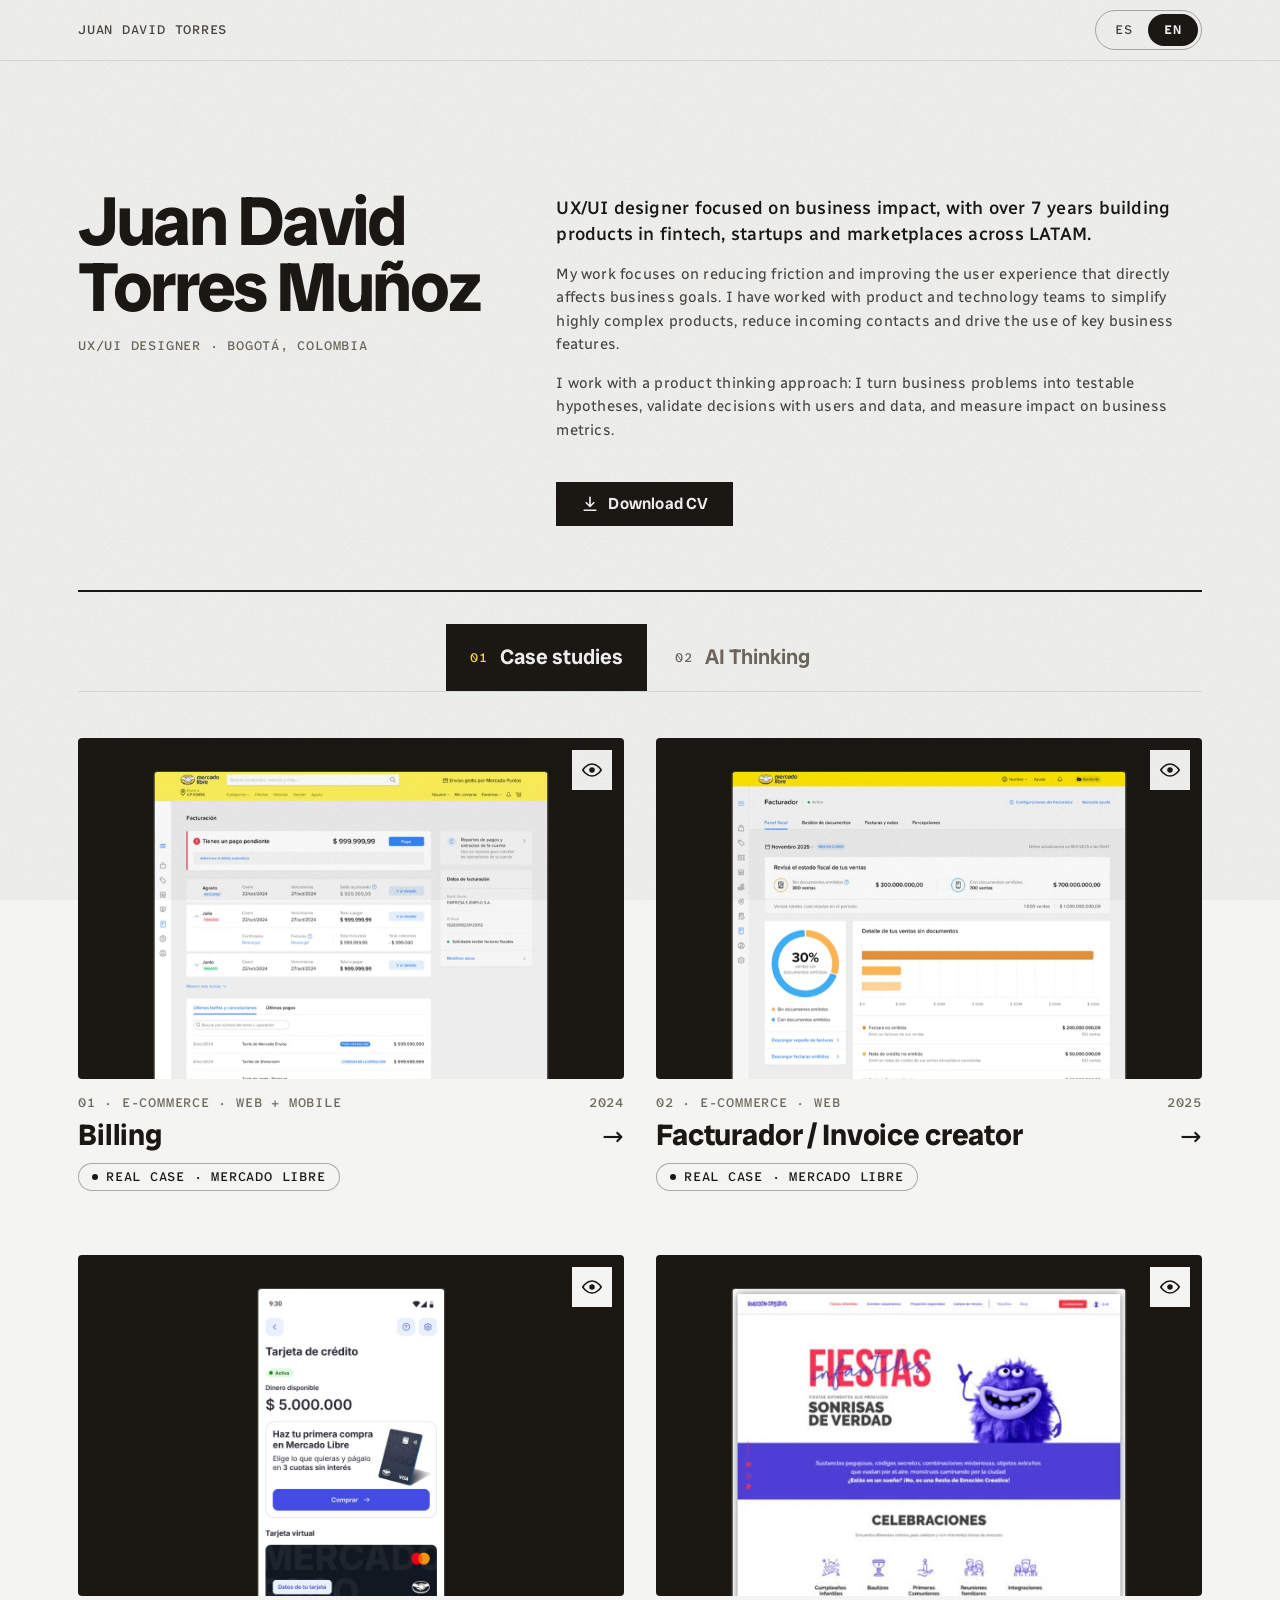
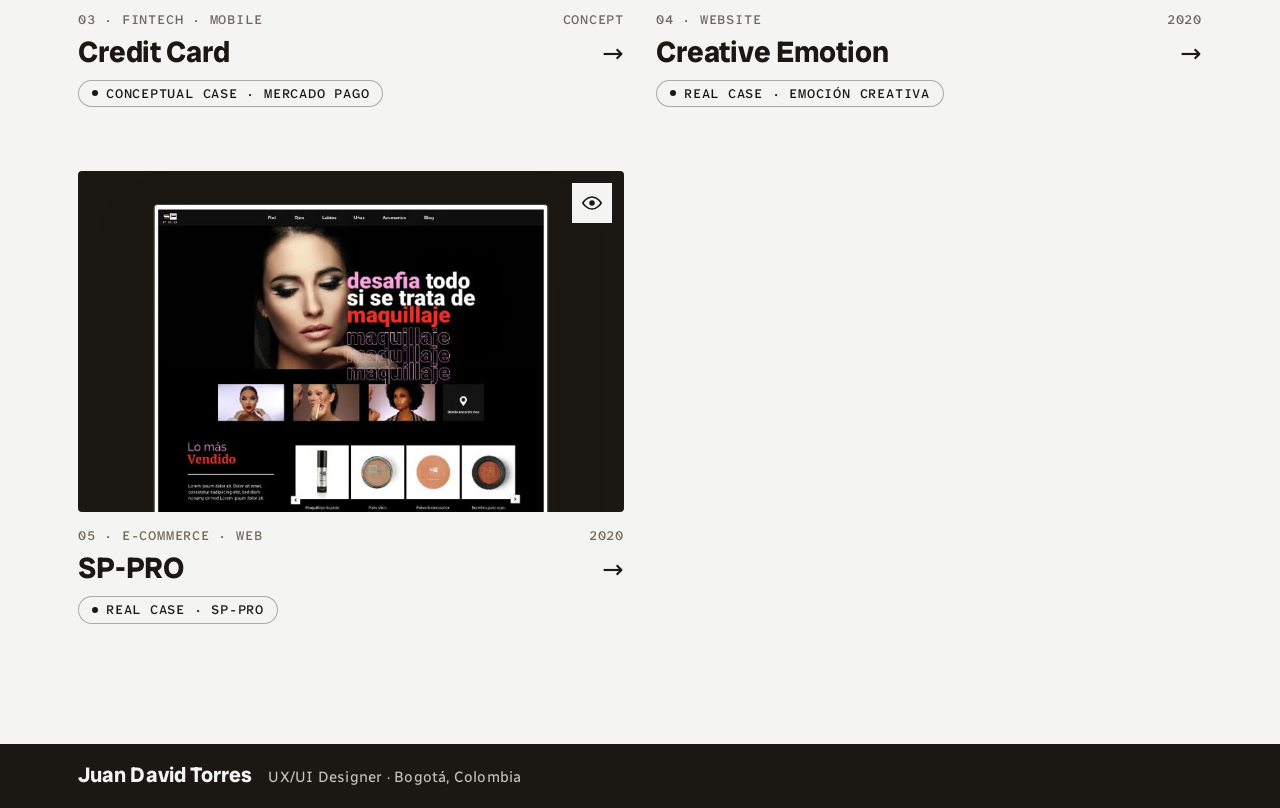
==== index.html @ 7fd1eca1 "Selector de opciones: sin el texto «Viendo» El estado elegido ya se distingue por la tinta y el avat" ====
<!DOCTYPE html>
<html lang="es" data-lang="es">
<head>
<meta charset="utf-8">
<meta name="viewport" content="width=device-width, initial-scale=1">
<meta name="robots" content="noindex,nofollow">
<title>Juan David Torres · Portafolio</title>
<link rel="preconnect" href="https://fonts.googleapis.com">
<link rel="preconnect" href="https://fonts.gstatic.com" crossorigin>
<link href="https://fonts.googleapis.com/css2?family=Atkinson+Hyperlegible+Mono:wght@300..800&family=Radio+Canada+Big:wght@400..700&family=Radio+Canada:wght@300..700&display=swap" rel="stylesheet">
<link rel="stylesheet" href="assets/jd.css?v=213">
</head>
<body class="ed">

<header class="topbar"><div class="wrap">
  <span class="back">Juan David Torres</span>
  <div class="top-r">
    <!-- UI kit oculto mientras se ajusta el sistema de diseño. Para volver a mostrarlo, quitar este comentario:
    <a class="textlink" href="sistema.html"><span class="lg"><span lang="es">UI kit portafolio</span><span lang="en">Portfolio UI kit</span></span><span class="sh">UI kit</span></a>
    -->
  <div class="lang" role="group" aria-label="Idioma / Language"><button data-set="es">ES</button><button data-set="en">EN</button></div>
  </div>
</div></header>

<main class="wrap">
  <section class="intro" aria-labelledby="intro-name">
    <div class="intro-id">
    <h1 id="intro-name">Juan David<br>Torres Muñoz</h1>
      <p class="intro-role"><span lang="es">Diseñador UX/UI · Bogotá, Colombia</span><span lang="en">UX/UI Designer · Bogotá, Colombia</span></p>
    </div>
    <div class="intro-txt">
      <p><span lang="es">Diseñador UX/UI enfocado en impacto de negocio, con más de 7 años construyendo productos en fintech, startups y marketplaces en LATAM.</span><span lang="en">UX/UI designer focused on business impact, with over 7 years building products in fintech, startups and marketplaces across LATAM.</span></p>
      <p><span lang="es">Mi trabajo se centra en reducir la fricción y mejorar la experiencia del usuario que afecta directamente los objetivos del negocio. He colaborado con equipos de producto y tecnología para simplificar productos de alta complejidad, disminuir el incoming e impulsar el uso de funcionalidades clave para el negocio.</span><span lang="en">My work focuses on reducing friction and improving the user experience that directly affects business goals. I have worked with product and technology teams to simplify highly complex products, reduce incoming contacts and drive the use of key business features.</span></p>
      <p><span lang="es">Trabajo bajo un enfoque de product thinking, donde traduzco problemas de negocio en hipótesis testeables, valido decisiones con usuarios y datos, y mido el impacto en métricas que impacten el negocio.</span><span lang="en">I work with a product thinking approach: I turn business problems into testable hypotheses, validate decisions with users and data, and measure impact on business metrics.</span></p>
      <a class="btn" href="assets/cv/CV-Juan-David-Torres.zip" download="CV-Juan-David-Torres.zip"><svg viewBox="0 0 24 24" aria-hidden="true"><path d="M12 4v11m0 0l-4.5-4.5M12 15l4.5-4.5M5 19.5h14"/></svg><span lang="es">Descargar CV</span><span lang="en">Download CV</span></a>
    </div>
  </section>
  <nav class="home" id="home" aria-label="Casos">
    <aside class="rail-pv" id="rail-pv" aria-live="polite">
      <div class="pv-head"><div class="wrap">
        <span class="no" id="pv-no"></span>
        <h2 id="pv-title"></h2>
        <a class="textlink" id="pv-open" href="#"><span lang="es">Abrir el caso</span><span lang="en">Open the case</span></a>
        <button class="x-btn" id="pv-close" type="button" aria-label="Cerrar"><svg viewBox="0 0 24 24" aria-hidden="true"><path d="M6 6l12 12M18 6L6 18" fill="none" stroke="currentColor" stroke-width="2.4" stroke-linecap="round"/></svg></button>
      </div></div>
      <div class="pv-scroll" id="pv-scroll"><div class="pv-body" id="pv-body"></div></div>
    </aside>
    <section class="home-ia" id="ia" role="tabpanel" aria-labelledby="pg-tab-ia" hidden>
      <ol class="ia-list">
        <li class="ia-item">
          <span class="ia-n">01</span>
          <div class="ia-body">
            <span class="ia-meta"><span lang="es">Skill para Claude · Estrategia UX</span><span lang="en">Claude skill · UX strategy</span></span>
            <h3>ux-strategist</h3>
            <p><span lang="es">Creé un sistema de razonamiento estratégico que convierte mi forma de trabajar en pasos repetibles. No genera documentos: ayuda a tomar mejores decisiones de producto antes de diseñar. Con él estructuré la parte conceptual de varios casos de este portafolio.</span><span lang="en">I created a strategic reasoning system that turns the way I work into repeatable steps. It does not generate documents: it helps make better product decisions before designing. I used it to structure the conceptual part of several cases in this portfolio.</span></p>
            <ul class="ia-tags">
              <li><span lang="es">Framing del problema</span><span lang="en">Problem framing</span></li>
              <li><span lang="es">Hipótesis</span><span lang="en">Hypotheses</span></li>
              <li><span lang="es">Priorización</span><span lang="en">Prioritization</span></li>
              <li><span lang="es">Métricas y guardrails</span><span lang="en">Metrics and guardrails</span></li>
              <li><span lang="es">Experimentos</span><span lang="en">Experiments</span></li>
              <li><span lang="es">Riesgos</span><span lang="en">Risks</span></li>
            </ul>
          </div>
        </li>
      </ol>
    </section>
    <div class="pg-title pg-tabs tabs" role="tablist" aria-label="Secciones">
      <button type="button" role="tab" class="tab pg-tab" id="pg-tab-casos" data-v="casos" aria-selected="true" aria-controls="home"><span class="n">01</span><span lang="es">Casos de estudio</span><span lang="en">Case studies</span></button>
      <button type="button" role="tab" class="tab pg-tab" id="pg-tab-ia" data-v="ia" aria-selected="false" aria-controls="ia" tabindex="-1"><span class="n">02</span><span lang="es">IA Thinking</span><span lang="en">AI Thinking</span></button>
    </div>
  </nav>
</main>

<footer class="site-foot"><div class="wrap">
  <span class="sf-name">Juan David Torres</span>
  <span class="sf-role"><span lang="es">Diseñador UX/UI · Bogotá, Colombia</span><span lang="en">UX/UI Designer · Bogotá, Colombia</span></span>
</div></footer>

<script src="assets/home-data.js?v=64"></script>
<script src="assets/site.js?v=75"></script>
<script src="assets/home.js?v=92"></script>
</body>
</html>
---- assets/jd.css ----
/* ============================================================
   JD·DS — sistema de diseño del portafolio · v2 (claro)
   Hueso frío, tinta, resaltador y tinta azul, con ruido fino de
   papel. Títulos en Radio Canada Big, texto en Radio Canada y
   datos en Atkinson Hyperlegible Mono. Seguimiento positivo,
   nada por debajo de 13px y contraste AA en todos los pares.
   Una sola fuente de verdad: los tokens de :root.
   ============================================================ */

/* ============ 1 · TOKENS ============ */
:root{
  color-scheme:light;

  /* superficie: hueso frío de página, blanco de tarjeta, tonos de marco */
  --bg-0:#f4f5f2;
  --bg-1:#ffffff;
  --bg-2:#e9ebe6;
  --bg-3:#dcdfd8;
  /* línea */
  --line-1:rgba(27,24,20,.10);
  --line-2:rgba(27,24,20,.18);
  --line-3:rgba(27,24,20,.34);
  /* texto (contraste sobre bg-0: 16,2 · 8,6 · 5,0) */
  --text-1:#1b1814;
  --text-2:#4a463f;
  --text-3:#6e695f;
  /* acentos: resaltador y tinta de bolígrafo */
  --hl:#ffd84a;          /* lo que importa, lo que cambió (siempre con tinta encima) */
  --on-hl:#1b1814;
  --pen:#1d3fae;         /* anotación, enlace, información */
  --ok:#1c7a4e;          /* hecho */
  --warn:#8a5d00;        /* hipótesis */
  --bad:#c4352b;         /* error */

  /* tipografía */
  --f-display:'Radio Canada Big','Radio Canada',system-ui,sans-serif;
  --f-text:'Radio Canada',system-ui,sans-serif;
  --f-mono:'Atkinson Hyperlegible Mono',ui-monospace,monospace;
  /* escala (11 tamaños) */
  --fs-label:.8125rem;   /* 13 */
  --fs-small:.9375rem;   /* 15 */
  --fs-card:1rem;        /* 16 */
  --fs-body:1.125rem;    /* 18 */
  --fs-h4:1.3125rem;     /* 21 */
  --fs-h3:clamp(1.5rem,2.3vw,1.875rem);
  --fs-big:clamp(1.75rem,3.2vw,2.625rem);
  --fs-stat:clamp(1.52rem,2.56vw,2rem);   /* cifra de dato en la capa editorial */
  --fs-numeral:3rem;                      /* numeral de etapa */
  --sz-sello:92px;                        /* diámetro del sello de caso */
  --fs-display:clamp(2.5rem,5.4vw,4.75rem);
  --fs-display-sm:clamp(2.25rem,4.6vw,3.875rem);
  /* seguimiento: positivo, para separar letras en pantallas de píxel pequeño */
  --ls-text:.012em;
  --ls-small:.02em;
  --ls-label:.06em;
  --ls-display:.004em;
  --lh-text:1.65;
  --lh-tight:1.14;

  /* espacio (base 4) */
  --foot-h:64px;--s-1:.25rem;--s-2:.5rem;--s-3:.75rem;--s-4:1rem;--s-5:1.5rem;--s-6:2rem;--s-7:3rem;--s-8:4rem;--s-9:6rem;
  /* forma */
  --r-xs:3px;--r-sm:4px;--r-md:10px;--r-lg:18px;--r-pill:999px;--r-round:50%;
  /* elevación */
  --e-frame:0 0 0 1px var(--line-2),0 18px 44px rgba(27,24,20,.14);
  /* movimiento */
  --dur-1:.15s;--dur-2:.3s;--dur-3:.5s;--ease:cubic-bezier(.2,.7,.2,1);
  /* ruido de papel */
  --grain-opacity:.07;
  /* layout */
  --maxw:1180px;--gutter:28px;
}

/* ============ 2 · BASE ============ */
*{box-sizing:border-box;margin:0;padding:0}
html{scroll-behavior:smooth;font-size:100%;-webkit-text-size-adjust:100%}
/* ruido fino de papel sobre todo el sitio */
body::after{content:"";position:fixed;inset:0;pointer-events:none;z-index:60;opacity:var(--grain-opacity);mix-blend-mode:multiply;background-image:url("data:image/svg+xml,%3Csvg xmlns='http://www.w3.org/2000/svg' width='240' height='240'%3E%3Cfilter id='n' x='0' y='0'%3E%3CfeTurbulence type='fractalNoise' baseFrequency='.85' numOctaves='2' stitchTiles='stitch'/%3E%3CfeColorMatrix values='0 0 0 0 0 0 0 0 0 0 0 0 0 0 0 0 0 0 .9 0'/%3E%3C/filter%3E%3Crect width='100%25' height='100%25' filter='url(%23n)'/%3E%3C/svg%3E")}
body{counter-reset:fig;background:var(--bg-0);color:var(--text-1);font-family:var(--f-text);font-size:var(--fs-body);font-weight:400;line-height:var(--lh-text);letter-spacing:var(--ls-text);-webkit-font-smoothing:antialiased;text-rendering:optimizeLegibility}
img{max-width:100%;display:block}
a{color:inherit}
button{font:inherit;color:inherit;letter-spacing:inherit}
::selection{background:var(--hl);color:var(--on-hl)}
:focus-visible{outline:2px solid var(--pen);outline-offset:3px;border-radius:var(--r-sm)}
html[data-lang="es"] [lang="en"]{display:none!important}
html[data-lang="en"] [lang="es"]{display:none!important}
.wrap{max-width:var(--maxw);margin:0 auto;padding:0 var(--gutter)}

/* ============ 3 · TIPOGRAFÍA ============ */
.mono{font-family:var(--f-mono);font-size:var(--fs-label);letter-spacing:var(--ls-label);text-transform:uppercase;font-weight:500}
.mute{color:var(--text-3)}
.lede{font-size:var(--fs-h4);line-height:1.55;color:var(--text-2)}
.big{font-family:var(--f-display);font-size:var(--fs-big);line-height:var(--lh-tight);letter-spacing:var(--ls-display);font-weight:600}
.big+.big{margin-top:0}
.pull{font-family:var(--f-display);font-size:var(--fs-h3);line-height:1.2;letter-spacing:var(--ls-display);font-weight:600;border-left:6px solid var(--hl);padding-left:var(--s-5);margin:var(--s-2) 0}
.cap{font-family:var(--f-mono);font-size:var(--fs-label);letter-spacing:var(--ls-label);text-transform:uppercase;color:var(--text-3);line-height:1.5}
.cap a{color:var(--text-1);text-decoration:underline;text-underline-offset:3px}
.cap a:hover{background:var(--hl);color:var(--on-hl);text-decoration:none}
.note{font-size:var(--fs-small);color:var(--text-2);line-height:1.5}
mark{background:var(--hl);color:var(--on-hl);padding:0 .14em;border-radius:var(--r-sm);-webkit-box-decoration-break:clone;box-decoration-break:clone}
.sub{display:block;margin:var(--s-7) 0 var(--s-3);color:var(--text-3)}
.sub::after{content:"";display:block;height:1px;background:var(--line-1);margin-top:var(--s-3)}
strong,b{font-weight:700}

/* utilidades de espacio (reemplazan los estilos en línea) */
.mt-3{margin-top:var(--s-3)}.mt-4{margin-top:var(--s-4)}.mt-5{margin-top:var(--s-5)}.mt-6{margin-top:var(--s-6)}.mt-7{margin-top:var(--s-7)}

/* ============ 4 · LAYOUT ============ */
/* sección: etiqueta numerada a la izquierda, contenido a la derecha */
.sec{display:grid;grid-template-columns:200px 1fr;gap:var(--s-5) var(--s-7);padding:var(--s-7) 0;border-top:1px solid var(--line-1)}
.sec:first-of-type{border-top:0}
.sec>h2{font-family:var(--f-mono);font-size:var(--fs-label);font-weight:500;letter-spacing:var(--ls-label);text-transform:uppercase;color:var(--text-3);padding-top:var(--s-2)}
.sec>h2 b{display:block;width:fit-content;font-family:var(--f-display);font-size:var(--fs-display-sm);line-height:1;font-weight:700;letter-spacing:0;color:var(--text-1);background:linear-gradient(transparent 62%,var(--hl) 62%);padding:0 .08em}

html[data-lang="en"] .sec>h2 b::before{content:"Ch."}
.sec.full{grid-template-columns:1fr}
.sec.full>h2{padding-top:0;display:flex;gap:var(--s-3);align-items:baseline}
.sec.full>h2 b{display:inline;width:auto;font-size:var(--fs-h3);margin:0}

.sec h3{font-family:var(--f-display);font-size:var(--fs-h3);line-height:var(--lh-tight);letter-spacing:var(--ls-display);font-weight:600;margin-bottom:var(--s-4)}
.sec p+p{margin-top:var(--s-3)}
.sec>.assume{grid-column:2}
.panel{display:none;padding:var(--s-8) 0 var(--s-9)}
.panel.on{display:block}

/* rejillas */
.two{display:grid;grid-template-columns:1fr 1fr;gap:var(--s-4)}
.row3{display:grid;grid-template-columns:repeat(3,1fr);gap:var(--s-4)}
.reasons,.jobs,.dirs,.docs,.tweaks,.cc-grid,.eff-grid,.tk-grid{display:grid;gap:var(--s-4)}
.reasons,.jobs,.dirs,.tweaks,.cc-grid,.tk-grid{grid-template-columns:repeat(2,minmax(0,1fr))}
.eff-grid{grid-template-columns:repeat(3,1fr)}
.hyps,.fit,.chain{display:grid;gap:var(--s-4)}
.result{display:grid;grid-template-columns:repeat(3,1fr);gap:var(--s-4)}
.msys{display:grid;grid-template-columns:repeat(4,1fr);gap:var(--s-3)}
.metrics{display:grid;grid-template-columns:repeat(auto-fit,minmax(210px,1fr));gap:var(--s-3)}
.film,.fdr-film{display:grid;grid-template-columns:repeat(2,1fr);gap:var(--s-4);align-items:start}
.dual{display:grid;grid-template-columns:minmax(0,1fr) 230px;gap:var(--s-5);align-items:start}
.stats{display:grid;grid-template-columns:repeat(4,1fr);gap:var(--s-3)}

/* ============ 5 · PRIMITIVAS ============ */

/* — Etiqueta (tag): una sola familia para badge, kt, tag, chip — */
.badge,.tag,.kt,.chip,.pend b.tg,.sd-step b{font-family:var(--f-mono);font-size:var(--fs-label);letter-spacing:var(--ls-label);text-transform:uppercase;font-weight:500;line-height:1.2;border-radius:var(--r-sm);border:1px solid var(--line-3);color:var(--text-1);display:inline-flex;align-items:center;gap:var(--s-2);padding:3px 9px}
.badge{border-radius:var(--r-pill);padding:5px 13px}
.badge::before{content:"";width:6px;height:6px;border-radius:var(--r-round);background:currentColor}
.badge.acid{background:var(--hl);border-color:var(--hl);color:var(--on-hl)}
/* variantes de la pill: acid (resaltador), inv (clara sobre tinta), line (clara con filete sobre papel) */
.badge.inv{background:var(--bg-0);border-color:var(--bg-0);color:var(--text-1)}
.badge.line{flex:none;background:var(--bg-0);border-color:var(--line-3);color:var(--text-1)}
.tag{margin-left:var(--s-3);vertical-align:middle}
.kt{margin-right:var(--s-2);vertical-align:2px}
/* semántica del conocimiento (ux-strategist) */
.kt.ev,.tag{color:var(--ok);border-color:color-mix(in srgb,var(--ok) 50%,transparent);background:color-mix(in srgb,var(--ok) 8%,transparent)}
.kt.ob,.tag.inf{color:var(--pen);border-color:color-mix(in srgb,var(--pen) 45%,transparent);background:color-mix(in srgb,var(--pen) 7%,transparent)}
.kt.hi{color:var(--warn);border-color:color-mix(in srgb,var(--warn) 55%,transparent);background:color-mix(in srgb,var(--hl) 22%,transparent);border-style:dashed}
.tag.no{color:var(--text-3);border-color:var(--line-3);background:none}
.chip{border-radius:var(--r-pill);padding:5px 14px;font-family:var(--f-text);text-transform:none;letter-spacing:var(--ls-small);font-size:var(--fs-small);font-weight:430}
.chip.fill{background:var(--bg-3);border-color:var(--line-2)}
.chip.no{border-style:dashed;color:var(--text-3);text-decoration:line-through;text-decoration-color:var(--line-3)}
.chip.mono-chip{font-family:var(--f-mono);letter-spacing:0;font-size:var(--fs-label);background:var(--bg-1)}
.chips,.chipset{display:flex;flex-wrap:wrap;gap:var(--s-2)}
.sd-step b{background:var(--text-1);color:var(--bg-0);border-color:var(--text-1)}

/* — Índice numerado (círculo) — */
.job b,.list li b,.hyp .num,.ds-item .num,.ad-notes li>b,.rc-recipe li>b{display:inline-grid;place-items:center;flex:none;font-family:var(--f-mono);font-weight:600;font-size:var(--fs-label);letter-spacing:0;border-radius:var(--r-round);border:1px solid var(--line-3);color:var(--text-1);background:var(--bg-2);min-width:32px;height:32px;padding:0 var(--s-2)}
.ad-notes li.on>b,.ds-item.hot .num{background:var(--hl);border-color:var(--hl);color:var(--on-hl)}

/* — Tarjeta: una sola superficie para reason, job, hyp, metric, dir, tweak, eff-card, tk-card, cc, list li, card — */
.card,.reason,.job,.hyp,.metric,.dir,.tweak,.eff-card,.tk-card,.cc,.list li,.fit-row,.ds-item,.pv-panel{background:var(--bg-1);border:1px solid var(--line-2);border-radius:var(--r-md);padding:var(--s-5);color:var(--text-1)}
.card .mono,.dir .mono,.eff-card>.mono,.tk-card>.mono,.metric .mono{display:block;margin-bottom:var(--s-3);color:var(--text-3)}
.card p,.dir p,.dir li,.job p,.hyp p,.tweak p,.reason ul,.metric{font-size:var(--fs-card);line-height:1.55}
.card h4,.dir h4,.reason h4,.job h4,.hyp h4,.tweak h4,.eff-card h4,.docs h4,.principle h4,.fit-row h4{font-family:var(--f-display);font-size:var(--fs-h4);line-height:1.2;font-weight:600;letter-spacing:var(--ls-display)}
.reason h4{margin-bottom:var(--s-3)}
/* énfasis: fondo elevado + marca de señal */
.hyp.sel,.dir.sel,.metric.ns,.lvl.l1{background:var(--bg-1);border-color:var(--text-1);box-shadow:4px 4px 0 var(--hl)}
.hyp.out{border-style:dashed;opacity:.8}
.metric.gr{border-style:dashed}
.metric.ns .mono{color:var(--text-1)}
.metric .mono{color:var(--pen)}
/* abierto: título con filete, sin caja */
.docs{grid-template-columns:repeat(2,minmax(0,1fr));gap:var(--s-2) var(--s-7)}
.docs>div{border-top:2px solid var(--line-3);padding:var(--s-3) 0 var(--s-4)}
.docs h4{margin:var(--s-1) 0 var(--s-2)}
.docs p{font-size:var(--fs-card);line-height:1.5;color:var(--text-2)}
.docs .mono{display:block}
.principle{border-top:2px solid var(--line-3);padding-top:var(--s-4)}
.principle b{font-family:var(--f-mono);font-size:var(--fs-label);letter-spacing:var(--ls-label);color:var(--pen);display:block;margin-bottom:var(--s-2)}
.principle p{font-size:var(--fs-card);color:var(--text-2)}

/* — Viñetas de lista — */
.reason ul{list-style:none;display:grid;gap:var(--s-3)}
.reason li{padding-left:var(--s-4);position:relative}
.reason li::before{content:"";position:absolute;left:0;top:.65em;width:6px;height:6px;border-radius:var(--r-round);background:var(--pen)}
.list{list-style:none;display:grid;grid-template-columns:repeat(auto-fit,minmax(230px,1fr));gap:var(--s-3)}
.list:has(li:nth-child(4)){grid-template-columns:repeat(2,1fr)}
.list li{display:flex;flex-direction:column;gap:var(--s-3);border-top:2px solid var(--text-1);font-size:var(--fs-card);line-height:1.5}
.list li b{align-self:flex-start}
.assume>.mono{display:block;margin-bottom:var(--s-3);color:var(--text-3)}

/* — Aviso de pendiente — */
.pend{border:1.5px dashed var(--warn);background:color-mix(in srgb,var(--hl) 26%,transparent);border-radius:var(--r-md);padding:var(--s-4) var(--s-5);font-size:var(--fs-card);color:var(--text-1)}
.pend b.tg{background:var(--hl);border-color:var(--text-1);color:var(--on-hl);margin-right:var(--s-3);white-space:nowrap}
.pend-inline{background:color-mix(in srgb,var(--hl) 50%,transparent);border-bottom:1.5px dashed var(--warn);padding:0 .25em;border-radius:var(--r-sm)}
.result .pend{display:flex;flex-direction:column;gap:var(--s-2);min-height:120px}
.result .pend strong{font-family:var(--f-display);font-size:var(--fs-h4);color:var(--text-1)}
.note-lang{font-size:var(--fs-small);color:var(--text-2);border-left:3px solid var(--hl);padding-left:var(--s-3);margin-top:var(--s-3)}
.eff-note{font-size:var(--fs-small);color:var(--text-3);margin-top:var(--s-3);line-height:1.5}
.window{margin-top:var(--s-4);display:inline-flex;gap:var(--s-3);align-items:baseline;border:1px dashed var(--line-3);border-radius:var(--r-pill);padding:6px var(--s-4);font-size:var(--fs-small)}
.window b{font-family:var(--f-mono);font-size:var(--fs-label);letter-spacing:var(--ls-label);text-transform:uppercase;font-weight:500}

/* — Control segmentado: opciones sueltas (tabs de opciones) e interruptor agrupado — */
.rc-tabs,.pv-tabs,.pv-seg,.ds-tabs,.persona-nav{display:flex;flex-wrap:wrap;gap:var(--s-2)}
.rc-tabs,.pv-tabs,.ds-tabs{margin-bottom:var(--s-4)}
.persona-nav{margin-bottom:var(--s-7)}
.rc-tabs button,.pv-tabs button,.pv-seg button,.ds-tabs button,.pbtn,.lg-sw button,.lang button,.seg button{cursor:pointer;border:1px solid var(--line-3);background:none;color:var(--text-2);border-radius:var(--r-sm);padding:var(--s-2) var(--s-4);font-family:var(--f-mono);font-size:var(--fs-label);font-weight:500;letter-spacing:var(--ls-label);line-height:1.3;transition:background var(--dur-1),color var(--dur-1),border-color var(--dur-1)}
.rc-tabs button,.pv-tabs button,.ds-tabs button{font-size:var(--fs-small);padding:var(--s-2) var(--s-4)}
.rc-tabs button:hover,.pv-tabs button:hover,.pv-seg button:hover,.ds-tabs button:hover,.pbtn:hover,.lg-sw button:hover,.lang button:hover,.seg button:hover{background:var(--bg-3);color:var(--text-1)}
/* seleccionado: fondo claro invertido, siempre igual en todo el sitio */
.rc-tabs button[aria-selected="true"],.pv-tabs button[aria-selected="true"],.pv-seg button[aria-pressed="true"],.ds-tabs button[aria-selected="true"],.pbtn[aria-selected="true"],.lg-sw button[aria-pressed="true"],.seg button[aria-selected="true"],html[data-lang="es"] .lang button[data-set="es"],html[data-lang="en"] .lang button[data-set="en"]{background:var(--text-1);color:var(--bg-0);border-color:var(--text-1);font-weight:700}
.lang,.lg-sw,.seg{display:inline-flex;justify-self:start;width:fit-content;border:1px solid var(--line-3);border-radius:var(--r-pill);padding:3px}
.lang button,.lg-sw button,.seg button{border:0;border-radius:var(--r-pill)}
.lg-sw{margin-bottom:var(--s-5)}
.rc-tabs button i{font-style:normal;opacity:.6;margin-left:var(--s-2)}
.pbtn{display:flex;align-items:center;gap:var(--s-3);border-radius:var(--r-pill);padding:var(--s-3) var(--s-5) var(--s-3) var(--s-3);font-family:var(--f-display);font-size:var(--fs-body);letter-spacing:0;font-weight:600}
.pbtn small{font-family:var(--f-mono);font-size:var(--fs-label);font-weight:500;letter-spacing:var(--ls-label);text-transform:uppercase;opacity:.7}
.pbtn .dot{width:30px;height:30px;border-radius:var(--r-round);background:var(--bg-3);display:grid;place-items:center;font-size:var(--fs-label)}
.pbtn[aria-selected="true"] .dot{background:var(--hl);color:var(--on-hl)}
.pcase{display:none}.pcase.on{display:block}

/* — Botón / control de acción — */
.ad-zoom,.rc-ctl button{cursor:pointer;background:none;border:1px solid var(--line-3);border-radius:var(--r-pill);padding:var(--s-2) var(--s-4);font-family:var(--f-mono);font-size:var(--fs-label);font-weight:500;letter-spacing:var(--ls-label);text-transform:uppercase;color:var(--text-1);transition:background var(--dur-1),color var(--dur-1)}
.ad-zoom{margin-left:auto;cursor:zoom-in}
.ad-zoom:hover,.rc-ctl button:hover{background:var(--text-1);color:var(--bg-0)}
.rc-ctl{display:flex;gap:var(--s-3);align-items:center;margin-top:var(--s-4);font-family:var(--f-mono);font-size:var(--fs-label);color:var(--text-3)}

/* — Marco (frame): contenedor de pantallas de interfaz clara sobre fondo oscuro — */
.shot{position:relative;margin:var(--s-5) 0 var(--s-2);background:var(--bg-2);border-radius:var(--r-md);padding:clamp(12px,2.4vw,28px);box-shadow:var(--e-frame);cursor:zoom-in;transition:transform var(--dur-2) var(--ease)}
.shot:hover{transform:translateY(-3px)}
.shot img{box-shadow:0 0 0 1px var(--line-2)}
.shot img,.ad-stage img,.lv img,.rc-stage>img,.rc-phone>img,.rv-stage>img,.lg-stage img,.pv-view img,.ds-phone img,.hero-img img{border-radius:var(--r-sm)}
.shot img{width:100%}
.ad-stage,.rc-stage,.rc-phone,.rv-stage,.lg-stage,.ds-phone,.lv{background:var(--bg-2);box-shadow:var(--e-frame);border-radius:var(--r-md);overflow:hidden}
.lv{height:min(780px,82vh);overflow:auto;margin-top:var(--s-5);overscroll-behavior:contain;background:var(--bg-1)}
.lv img{display:block;width:100%;height:auto;cursor:zoom-in;border-radius:0}
.pv-view{background:var(--bg-1);border:1px solid var(--line-2);border-radius:var(--r-md);min-height:240px;padding:clamp(14px,3vw,34px);display:flex;align-items:center;justify-content:center}
.pv-view img{max-width:100%;height:auto;transition:opacity var(--dur-1)}
.board-shot{padding:clamp(8px,1.6vw,18px)}
.film .shot,.fdr-film .shot,.a11y-pair .shot,.ad-states .shot,.gal .shot,.dual .shot{margin:0}
.fdr-film .shot img{aspect-ratio:1366/1100;object-fit:cover;object-position:top}
.figcap,.gal figcaption,.fdr-film figcaption,.a11y-pair figcaption,.ad-states figcaption,.a11y-main figcaption,.a11y-row figcaption,.ad-states-t{display:inline-block;background:var(--text-1);border-left:5px solid var(--hl);font-family:var(--f-mono);font-size:var(--fs-label);letter-spacing:var(--ls-label);text-transform:uppercase;color:var(--bg-0);margin-top:var(--s-3);font-weight:500;line-height:1.4;padding:var(--s-2) var(--s-4) var(--s-2) var(--s-3)}
.ad-states-t{margin:0 0 var(--s-4)}
.shot figcaption::before,.gal figcaption::before,.fdr-film figcaption::before,.a11y-pair figcaption::before,.ad-states figcaption::before{counter-increment:fig;content:"Fig. " counter(fig) " · "}

/* — Anotación: caja y marcador numerado. cota = informa · señal = cambió — */
.rv-box,.rc-box,.ad-box,.ds-box{position:absolute;border:2px solid var(--pen);border-radius:var(--r-sm);transition:opacity var(--dur-2),border-color var(--dur-2),background var(--dur-2),left var(--dur-2),top var(--dur-2),width var(--dur-2),height var(--dur-2)}
.rv-box,.ad-box,.rc-box{pointer-events:none}
.ad-box i,.ds-box i{position:absolute;left:-1px;top:-1px;translate:-35% -50%;min-width:2.6cqw;height:2.6cqw;border-radius:.4cqw;background:var(--hl);color:var(--on-hl);font:700 1.5cqw/2.6cqw var(--f-mono);font-style:normal;text-align:center;box-shadow:0 0 0 .25cqw var(--text-1)}
.ad-box.dim{opacity:.18}
.ad-box.on:not(.dim),.rc-box.chg{border-color:var(--text-1);background:color-mix(in srgb,var(--hl) 42%,transparent)}
.rv-box{border-color:var(--bad)}
.rv-box{background:color-mix(in srgb,var(--bad) 12%,transparent);opacity:0;transform:scale(.97);transition:opacity var(--dur-2),transform var(--dur-2)}
.rv-box.now{opacity:1;transform:none;animation:pulse 1.4s ease-in-out infinite}
.rv-box em{position:absolute;right:.5cqw;bottom:.4cqw;font:700 1.5cqw/1 var(--f-display);font-style:normal;color:var(--bg-1);background:var(--bad);border-radius:.6cqw;padding:.35cqw .7cqw}
.rv-fold{position:absolute;left:4%;right:0;height:0;border-top:2.5px dashed var(--bad);opacity:0;transition:opacity var(--dur-2)}
.rv-fold.on{opacity:1}
.rv-fold span{position:absolute;right:1.2cqw;top:-2.6cqw;font:700 1.15cqw/1 var(--f-mono);letter-spacing:.08em;text-transform:uppercase;color:var(--bg-1);background:var(--bad);border-radius:.5cqw;padding:.5cqw .9cqw}
.rc-box{border-width:2px}
.rc-box:not(.chg){opacity:0}
.rc-box.chg{animation:pulse 1.4s ease-in-out infinite}
.rc-box i{position:absolute;left:0;top:0;translate:0 -100%;padding:.35cqw .8cqw;border-radius:.6cqw .6cqw 0 0;font:700 1.2cqw/1.2 var(--f-mono);white-space:nowrap;background:var(--pen);color:var(--bg-1);font-style:normal}
.rc-box.chg i{background:var(--hl)}
.rc-box.br i{left:auto;right:0;top:auto;bottom:0;translate:0 100%;border-radius:0 0 .6cqw .6cqw}
.ds-box{background:color-mix(in srgb,var(--pen) 6%,transparent);cursor:pointer}
.ds-box.hot{background:color-mix(in srgb,var(--hl) 50%,transparent);border-color:var(--text-1);z-index:3}
.ds-phone.dim .ds-box:not(.hot){opacity:.25}
.rv-val,.lg-val{position:absolute;font-family:var(--f-text);color:var(--text-1);line-height:1.2;white-space:nowrap;letter-spacing:0}
.rv-val{font-size:.98cqw}
@keyframes pulse{0%,100%{box-shadow:0 0 0 0 color-mix(in srgb,var(--hl) 90%,transparent)}50%{box-shadow:0 0 0 .9cqw color-mix(in srgb,var(--hl) 0%,transparent)}}

/* ============ 6 · COMPONENTES ============ */

/* — Barra superior — */
.topbar{position:sticky;top:0;z-index:50;background:color-mix(in srgb,var(--bg-0) 88%,transparent);backdrop-filter:blur(12px);border-bottom:1px solid var(--line-1)}
.topbar .wrap{display:flex;align-items:center;justify-content:space-between;height:60px}
.back{font-family:var(--f-mono);font-size:var(--fs-label);letter-spacing:var(--ls-label);text-transform:uppercase;font-weight:500;text-decoration:none;display:flex;gap:var(--s-3);align-items:center;color:var(--text-2)}
.back:hover{color:var(--pen)}

/* — Hero — */
.hero{position:relative;padding:var(--s-8) 0 var(--s-6);background:var(--bg-0);border-bottom:1px solid var(--line-1)}
.hero .eyebrow{display:flex;gap:var(--s-3);align-items:center;flex-wrap:wrap;margin-bottom:var(--s-5)}
.hero .eyebrow .mono{color:var(--text-2)}
.hero h1{font-family:var(--f-display);font-weight:700;font-size:var(--fs-display);line-height:1.06;letter-spacing:var(--ls-display);max-width:16ch}
.hero h1 em{font-style:normal;background:linear-gradient(transparent 58%,var(--hl) 58%);padding:0 .06em}
.hero .lede{max-width:60ch;margin-top:var(--s-5)}
.hero-grid{display:grid;grid-template-columns:minmax(0,1fr) minmax(0,1.1fr);gap:var(--s-8);align-items:center}
.hero-img{position:relative}
.hero-img[data-bug]::after{content:attr(data-bug);position:absolute;top:var(--s-3);right:var(--s-3);background:var(--hl);color:var(--on-hl);font:700 var(--fs-label)/1 var(--f-mono);letter-spacing:var(--ls-label);text-transform:uppercase;padding:7px 11px;border-radius:var(--r-sm)}
html[data-lang="en"] .hero-img[data-bug-en]::after{content:attr(data-bug-en)}
.hero-img img{width:100%;height:auto;border-radius:var(--r-md);box-shadow:var(--e-frame)}
.hero--compact h1{font-size:var(--fs-display-sm);max-width:none}
.meta{display:grid;grid-template-columns:repeat(2,1fr);gap:0 var(--s-7);margin-top:var(--s-7)}
.meta::before{content:"Ficha técnica";grid-column:1/-1;font:500 var(--fs-label)/1 var(--f-mono);letter-spacing:var(--ls-label);text-transform:uppercase;color:var(--text-1);padding-bottom:var(--s-3);border-bottom:2px solid var(--line-3)}
html[data-lang="en"] .meta::before{content:"Credits"}
.meta>div{display:grid;grid-template-columns:110px 1fr;gap:var(--s-4);padding:var(--s-3) 0;border-bottom:1px dotted var(--line-3);align-items:baseline}
.meta>div:last-child,.meta>div:nth-last-child(2):nth-child(odd){border-bottom:0}
.meta dt{font-family:var(--f-mono);font-size:var(--fs-label);letter-spacing:var(--ls-label);text-transform:uppercase;color:var(--text-3);font-weight:500}
.meta dd{font-size:var(--fs-card);line-height:1.45;color:var(--text-1)}

/* — Pestañas de página — */
.tabs-bar{position:sticky;top:60px;z-index:40;background:color-mix(in srgb,var(--bg-0) 92%,transparent);backdrop-filter:blur(12px);border-bottom:1px solid var(--line-1)}
.tabs-bar .wrap{display:flex;align-items:center;justify-content:center;gap:var(--s-5)}
.tabs{display:flex;gap:var(--s-1)}
.tab{background:none;border:0;cursor:pointer;font-family:var(--f-display);font-size:var(--fs-h4);font-weight:600;letter-spacing:0;padding:var(--s-4) var(--s-5);color:var(--text-3);position:relative;display:flex;align-items:center;gap:var(--s-3);transition:color var(--dur-1)}
.tab .n{font-family:var(--f-mono);font-size:var(--fs-label);font-weight:500;letter-spacing:var(--ls-label)}
.tab:hover{color:var(--text-1)}
.tab[aria-selected="true"]{color:var(--bg-0);background:var(--text-1)}
.tab[aria-selected="true"] .n{color:var(--hl)}
/* — Continuar a la siguiente pestaña: mismo aspecto que la pestaña seleccionada — */
.to-next{display:flex;justify-content:flex-end;margin-top:var(--s-8)}
/* — Botón (.btn): la acción principal de una pantalla. Tinta sólida, texto claro, ancho de su contenido.
     Variantes por contenido: con flecha (.arr, avanza al señalar) o con icono (svg, baja al señalar). — */
.btn{display:inline-flex;align-items:center;justify-self:start;width:fit-content;gap:var(--s-2);padding:var(--s-3) var(--s-5);border:0;background:var(--text-1);color:var(--bg-0);font:600 var(--fs-card)/1 var(--f-display);text-decoration:none;cursor:pointer;transition:background var(--dur-1),color var(--dur-1)}
.btn:hover,.btn:focus-visible{background:var(--hl);color:var(--on-hl)}
.btn:focus-visible{outline:3px solid var(--text-1);outline-offset:3px}
.btn .arr,.btn svg{transition:transform var(--dur-1)}
.btn svg{width:20px;height:20px;fill:none;stroke:currentColor;stroke-width:2;stroke-linecap:round;stroke-linejoin:round}
.btn:hover .arr,.btn:focus-visible .arr{transform:translateX(4px)}
.btn:hover svg,.btn:focus-visible svg{transform:translateY(2px)}
@media (prefers-reduced-motion:reduce){.btn,.btn .arr,.btn svg{transition:none}.btn:hover .arr,.btn:hover svg{transform:none}}
.tabs-hint{font-family:var(--f-mono);font-size:var(--fs-label);letter-spacing:var(--ls-label);text-transform:uppercase;color:var(--text-3)}

/* — Cierre — */
.closing{background:var(--bg-1);border:1px solid var(--line-2);border-left:6px solid var(--hl);border-radius:var(--r-md);padding:var(--s-6) var(--s-7);font-family:var(--f-display);font-size:var(--fs-big);line-height:1.2;letter-spacing:var(--ls-display);font-weight:600;margin-top:var(--s-8)}
.closing em{font-style:normal;background:linear-gradient(transparent 58%,var(--hl) 58%);padding:0 .06em}

/* — Hipótesis — */
.hyp{display:grid;grid-template-columns:44px 1fr;gap:0 var(--s-4)}
.hyp p{margin-top:var(--s-2)}
.hyp .risk{margin-top:var(--s-3);font-size:var(--fs-small);color:var(--text-2)}
.hyp .risk b,.hmeta span b{font-family:var(--f-mono);font-size:var(--fs-label);letter-spacing:var(--ls-label);text-transform:uppercase;font-weight:500;margin-right:var(--s-2)}
.hyp .risk b{color:var(--bad)}
.hmeta{display:flex;flex-wrap:wrap;gap:var(--s-2) var(--s-5);margin-top:var(--s-3);font-size:var(--fs-small);color:var(--text-2)}
.hmeta span b{color:var(--pen)}

/* — Tarjetas de trabajo (jobs) — */
.job{display:grid;grid-template-columns:44px 1fr;gap:var(--s-4);padding:var(--s-4) var(--s-5)}
.job p{color:var(--text-2);margin-top:var(--s-2)}

/* — Niveles / releases — */
.levels{display:grid;gap:var(--s-2)}
.lvl{display:grid;grid-template-columns:120px 1fr 190px;gap:var(--s-4);align-items:center;border-radius:var(--r-md);padding:var(--s-4) var(--s-5);border:1px solid var(--line-2);background:var(--bg-1)}
.lvl b{font-family:var(--f-mono);font-size:var(--fs-label);letter-spacing:var(--ls-label);text-transform:uppercase;font-weight:600;color:var(--pen)}
.lvl span{font-size:var(--fs-card);line-height:1.4}
.lvl em{font-style:normal;font-family:var(--f-mono);font-size:var(--fs-label);text-align:right;color:var(--text-3)}
.lvl.l1{width:100%}.lvl.l2{width:94%;background:var(--bg-2)}.lvl.l3{width:88%}.lvl.l4{width:82%;background:none}

/* — Dirección elegida / alternativa — */
.dir ol{padding-left:var(--s-5);display:grid;gap:var(--s-2);margin-top:var(--s-3)}
.dir.sel .mono{color:var(--pen)}

/* — Tabla — */
.mtab{width:100%;border-collapse:collapse;margin-top:var(--s-5);font-size:var(--fs-card)}
.mtab th{font-family:var(--f-mono);font-size:var(--fs-label);font-weight:500;letter-spacing:var(--ls-label);text-transform:uppercase;text-align:left;color:var(--text-3);padding:0 var(--s-3) var(--s-2) 0;border-bottom:2px solid var(--line-3)}
.mtab td{padding:var(--s-3) var(--s-3) var(--s-3) 0;border-bottom:1px solid var(--line-1);vertical-align:top;line-height:1.4}
.mtab td:first-child{font-weight:700}
.mtab .to{font-family:var(--f-mono);font-weight:700;color:var(--text-1)}
.mtab small{display:block;color:var(--text-3);font-size:var(--fs-small);margin-top:3px;font-weight:430}

/* — Línea de tiempo — */
ol.tl{list-style:none;border-left:2px solid var(--line-3);margin:var(--s-5) 0 0 6px;padding:0 0 0 var(--s-5);display:grid;gap:var(--s-5)}
.tl li{position:relative}
.tl li::before{content:"";position:absolute;left:calc(-1 * var(--s-5) - 7px);top:6px;width:12px;height:12px;border-radius:var(--r-round);background:var(--bg-0);border:2px solid var(--pen)}
.tl li b{display:block;font-family:var(--f-mono);font-size:var(--fs-label);letter-spacing:var(--ls-label);text-transform:uppercase;font-weight:500;color:var(--text-1)}
.tl li span{font-size:var(--fs-card);line-height:1.45;color:var(--text-2)}

/* — Estadísticas — */
.stat{background:var(--bg-1);border:1px solid var(--line-2);border-radius:var(--r-md);padding:var(--s-5)}
.stat b{display:block;font-family:var(--f-display);font-size:var(--fs-big);line-height:1;letter-spacing:0;color:var(--text-1);font-weight:700}
.stat span{display:block;margin-top:var(--s-3);font-size:var(--fs-small);line-height:1.4;color:var(--text-2)}
.proof{display:flex;flex-wrap:wrap;gap:var(--s-3) var(--s-6);margin-top:var(--s-8);padding:var(--s-4) 0;border-top:1px solid var(--line-3);border-bottom:1px solid var(--line-1)}
.proof div{display:flex;align-items:baseline;gap:var(--s-2)}
.proof b{font-family:var(--f-display);font-size:var(--fs-h3);font-weight:700;color:var(--text-1)}
.proof span{font-size:var(--fs-small);color:var(--text-2)}

/* — Visor (lightbox) — */
.lb{position:fixed;inset:0;background:color-mix(in srgb,var(--bg-0) 97%,transparent);z-index:100;display:none;overflow:auto;padding:var(--s-7) var(--s-5);cursor:zoom-out}
.lb.on{display:block}
.lb img{max-width:min(1500px,100%);margin:0 auto;border-radius:var(--r-sm)}
.lb button{position:fixed;top:var(--s-4);right:var(--s-5);background:var(--hl);color:var(--on-hl);border:1px solid var(--text-1);border-radius:var(--r-pill);padding:var(--s-2) var(--s-4);font-family:var(--f-mono);font-size:var(--fs-label);font-weight:700;letter-spacing:var(--ls-label);cursor:pointer}

footer.site-foot{display:flex;align-items:center;height:var(--foot-h);background:var(--text-1);color:var(--bg-0)}
footer.site-foot .wrap{display:flex;align-items:baseline;flex-wrap:wrap;column-gap:var(--s-4);width:100%}
.sf-name{font:700 var(--fs-h4)/1.2 var(--f-display);letter-spacing:var(--ls-display)}
.sf-role{font-size:var(--fs-small);color:color-mix(in srgb,var(--bg-0) 78%,transparent)}
@media (max-width:560px){footer.site-foot{height:auto;padding:var(--s-4) 0}}

/* ============ 7 · PATRONES DE CASO ============ */

/* — Antes → Después — */
.ad{margin-top:var(--s-2)}
.ad-cols{display:grid;grid-template-columns:1fr 1fr;gap:var(--s-5);align-items:start}
.ad-fig{margin:0}
.ad-fig figcaption{display:flex;gap:var(--s-3);align-items:center;margin-bottom:var(--s-3)}
.ad-fig figcaption b{font-family:var(--f-mono);font-size:var(--fs-label);letter-spacing:var(--ls-label);text-transform:uppercase;font-weight:700;color:var(--on-hl);background:var(--hl);border:1px solid var(--text-1);border-radius:var(--r-sm);padding:3px 10px}
.ad-stage{position:relative;container-type:inline-size;line-height:0;aspect-ratio:1588/1032}
.ad--fold .ad-stage{aspect-ratio:1366/768}
.ad-stage img{width:100%;height:100%;object-fit:cover;display:block;cursor:zoom-in;border-radius:0}
.ad-notes{list-style:none;display:grid;grid-template-columns:repeat(3,1fr);gap:var(--s-5);margin-top:var(--s-6)}
.ad-notes li{display:grid;grid-template-columns:34px 1fr;gap:var(--s-3);padding:var(--s-4) var(--s-1) var(--s-1) 0;border-top:2px solid var(--line-3);cursor:pointer;transition:opacity var(--dur-2),border-color var(--dur-2)}
.ad-notes li.on{border-top-color:var(--text-1)}
.ad-notes li.dim{opacity:.55}
.ad-notes h4{margin-bottom:var(--s-3)}
.ad-notes p{font-size:var(--fs-card);line-height:1.5;margin-top:var(--s-2);color:var(--text-2)}
.ad-notes .ad-k{font-family:var(--f-mono);font-size:var(--fs-label);font-weight:500;letter-spacing:var(--ls-label);text-transform:uppercase;color:var(--text-3);display:block;margin-bottom:2px}
.ad-notes .ad-a .ad-k{color:var(--text-1)}
.ad-notes .ad-w{font-weight:700;color:var(--text-1);border-top:1px dashed var(--line-2);padding-top:var(--s-2)}
.ad-sel{all:unset;box-sizing:border-box;cursor:pointer;font-family:var(--f-display);font-size:var(--fs-h4);font-weight:600;letter-spacing:var(--ls-display);color:var(--text-3);padding-bottom:3px;border-bottom:3px solid transparent;text-decoration:underline dotted 1.5px;text-underline-offset:6px;transition:color var(--dur-1),border-color var(--dur-1)}
.ad-sel:hover{color:var(--text-1);text-decoration-style:solid}
.ad-sel[aria-pressed="true"]{color:var(--text-1);text-decoration:none;border-bottom-color:var(--hl);border-bottom-width:5px}
.ad-sel:focus-visible{outline:2px solid var(--pen);outline-offset:4px}
.ad-states{margin-top:var(--s-7);padding-top:var(--s-5);border-top:1px solid var(--line-1)}
.ad-states-g{display:grid;grid-template-columns:repeat(3,1fr);gap:var(--s-5)}

/* — Revisión interactiva de la pantalla actual — */
.rv{margin-top:var(--s-3)}
.rv-main{display:grid;grid-template-columns:minmax(0,1.55fr) minmax(280px,1fr);gap:var(--s-7);align-items:center}
.rv-stage{position:relative;container-type:inline-size;line-height:0}
.rv-stage>img{width:100%;height:auto;display:block;border-radius:0}
.rv-ov{position:absolute;inset:0;pointer-events:none}
.rv-text{min-height:220px}
.rv-count{font-family:var(--f-mono);font-size:var(--fs-label);letter-spacing:var(--ls-label);color:var(--pen);margin-bottom:var(--s-3);text-transform:uppercase;font-weight:700}
.rv-text h3{font-family:var(--f-display);font-size:var(--fs-h3);line-height:var(--lh-tight);font-weight:600;margin-bottom:var(--s-3)}
.rv-text p{font-size:var(--fs-body);line-height:1.55;color:var(--text-2);max-width:44ch}
.rv-text>*{animation:rvin var(--dur-2) ease}
@keyframes rvin{from{opacity:0;transform:translateY(6px)}to{opacity:1;transform:none}}
.rv-slider{display:flex;align-items:center;gap:var(--s-4);margin-top:var(--s-5);padding:var(--s-3) 0}
.rv-play{flex:none;width:44px;height:44px;border-radius:var(--r-md);border:1px solid var(--line-3);cursor:pointer;background:none;color:var(--text-1);display:grid;place-items:center;transition:background var(--dur-1),color var(--dur-1)}
.rv-play:hover{background:var(--text-1);color:var(--bg-0)}
.rv-play svg{fill:currentColor}
.rv-play .i-play{display:none}
.rv.is-paused .rv-play .i-play{display:block}
.rv.is-paused .rv-play .i-pause{display:none}
.rv-segs{flex:1;display:flex;gap:6px;align-items:center;min-width:0}
.rv-seg{position:relative;flex:1;height:28px;border:0;background:none;padding:0;cursor:pointer;display:flex;align-items:center}
.rv-seg::before,.rv-seg-fill{content:"";position:absolute;left:0;right:0;height:6px;border-radius:var(--r-sm);transition:height var(--dur-1)}
.rv-seg::before{background:var(--bg-3)}
.rv-seg-fill{background:var(--text-2);transform:scaleX(0);transform-origin:left}
.rv-seg:hover::before,.rv-seg.cur::before,.rv-seg:hover .rv-seg-fill,.rv-seg.cur .rv-seg-fill{height:9px}
.rv-seg.cur .rv-seg-fill{background:var(--pen)}
.rv-seg-fill.run{transition:transform var(--dur,4.8s) linear}
.rv-tip{position:absolute;bottom:calc(100% + 6px);left:50%;transform:translate(-50%,4px);background:var(--text-1);color:var(--bg-0);font:500 var(--fs-label)/1.3 var(--f-text);padding:7px 11px;border-radius:var(--r-sm);white-space:nowrap;max-width:260px;overflow:hidden;text-overflow:ellipsis;opacity:0;pointer-events:none;transition:opacity var(--dur-1),transform var(--dur-1);z-index:5}
.rv-seg:hover .rv-tip,.rv-seg:focus-visible .rv-tip{opacity:1;transform:translate(-50%,0)}
.rv-seg:first-child .rv-tip{left:0;transform:translate(0,4px)}.rv-seg:first-child:hover .rv-tip{transform:none}
.rv-seg:last-child .rv-tip{left:auto;right:0;transform:translate(0,4px)}.rv-seg:last-child:hover .rv-tip{transform:none}
.rv-num{flex:none;font-family:var(--f-mono);font-size:var(--fs-label);letter-spacing:var(--ls-label);color:var(--text-1);font-weight:700;min-width:52px;text-align:right}
.rv-nav{flex:none;display:flex;gap:6px}
.rv-nav button{width:38px;height:38px;border-radius:var(--r-md);border:1px solid var(--line-3);background:none;color:var(--text-1);cursor:pointer;display:grid;place-items:center;transition:background var(--dur-1),color var(--dur-1)}
.rv-nav button:hover{background:var(--text-1);color:var(--bg-0)}

/* — Sistema de diseño en uso (pasos A, B, C) — */
.sd-step{display:flex;align-items:baseline;gap:var(--s-3);margin:var(--s-8) 0 var(--s-2)}
.sd-step h3{font-family:var(--f-display);font-size:var(--fs-h3);font-weight:600;line-height:var(--lh-tight);margin:0}
.sd-lead{font-size:var(--fs-body);color:var(--text-2);max-width:60ch;margin:var(--s-2) 0 var(--s-5)}
.rc-main{display:grid;grid-template-columns:minmax(0,1fr) clamp(210px,23%,270px);gap:var(--s-5);align-items:stretch}
.rc-col{margin:0;display:flex;flex-direction:column;min-width:0}
.rc-lab{font-family:var(--f-mono);font-size:var(--fs-label);letter-spacing:var(--ls-label);text-transform:uppercase;font-weight:700;color:var(--text-1);margin-bottom:var(--s-3)}
.rc-situ{font-size:var(--fs-body);color:var(--text-2);margin:calc(-1 * var(--s-1)) 0 var(--s-5);min-height:28px}
.rc-stage{position:relative;container-type:inline-size;aspect-ratio:1366/768;flex:none}
.rc-stage>img,.rc-phone>img{position:absolute;left:0;top:0;width:100%;height:auto;opacity:0;transition:opacity var(--dur-2);border-radius:0}
.rc-stage>img.on,.rc-phone>img.on{opacity:1}
.rc-phone{position:relative;container-type:inline-size;flex:1;min-height:360px;border-radius:var(--r-lg)}
.pv-main,.lg-main{display:grid;grid-template-columns:minmax(0,1.5fr) minmax(280px,1fr);gap:var(--s-7);align-items:start}
.lg-main{align-items:center}
.pv-panel{background:none;border:0;border-left:1px solid var(--line-2);border-radius:0;padding:var(--s-1) 0 var(--s-1) var(--s-5)}
.pv-panel h5,.rc-sw h5{font-family:var(--f-mono);font-size:var(--fs-label);letter-spacing:var(--ls-label);text-transform:uppercase;color:var(--text-3);margin-bottom:var(--s-3);font-weight:500}
.pv-prop{margin-bottom:var(--s-4)}
.pv-prop>b{display:block;font:700 var(--fs-label) var(--f-mono);margin-bottom:var(--s-2)}
.pv-seg button{font-size:var(--fs-label)}
.lg-stage{position:relative;container-type:inline-size;line-height:0;background:var(--bg-2)}
.lg-stage img{width:100%;height:auto;display:block;border-radius:0}
.lg-stage img+img{position:absolute;left:0;top:0;opacity:0;transition:opacity var(--dur-2)}
.lg-stage.es img+img{opacity:1}
.lg-val{left:74.4%;top:32.7%;font-size:1cqw;transition:opacity var(--dur-1)}
.lg-stage.es .lg-val{opacity:0}
.lg-num{display:flex;align-items:baseline;gap:var(--s-3);margin-bottom:var(--s-2)}
.lg-num b{font-family:var(--f-display);font-size:var(--fs-big);line-height:1;font-weight:700;letter-spacing:0}
.lg-num span{font-size:var(--fs-card);color:var(--text-2)}
.gal{display:grid;gap:var(--s-4)}
.gal-web{grid-template-columns:repeat(auto-fill,minmax(210px,1fr))}
.gal-mob{grid-template-columns:repeat(4,minmax(0,250px));gap:var(--s-5);justify-content:start;align-items:start}

/* — Ejercicio TC: mapa de componentes y tokens — */
.ds-sub{font-family:var(--f-mono);font-size:var(--fs-label);letter-spacing:var(--ls-label);text-transform:uppercase;color:var(--text-3);margin:var(--s-7) 0 var(--s-4);display:flex;align-items:center;gap:var(--s-4);font-weight:500}
.ds-sub::after{content:"";flex:1;height:1px;background:var(--line-2)}
.ds-group{margin-top:var(--s-6)}
.ds-group>.mono{display:block;color:var(--text-3);margin-bottom:var(--s-3)}
.ds-group p.note{max-width:64ch;margin-bottom:var(--s-3)}
.ds-map{display:grid;grid-template-columns:minmax(300px,400px) 1fr;gap:var(--s-7);align-items:start}
.ds-phone{position:relative;border-radius:var(--r-lg);line-height:0;background:var(--bg-1)}
.ds-phone img{width:100%;height:auto;border-radius:0}
.ds-legend{display:grid;gap:var(--s-3)}
.ds-item{display:grid;grid-template-columns:34px minmax(80px,200px) 1fr;gap:var(--s-4);align-items:center;padding:var(--s-3) var(--s-4) var(--s-3) var(--s-3);cursor:pointer;transition:border-color var(--dur-1),transform var(--dur-1)}
.ds-item.hot{border-color:var(--text-1);transform:translateX(4px)}
.ds-item .th{background:var(--bg-2);border-radius:var(--r-sm);padding:6px;display:flex;align-items:center;justify-content:center;min-height:44px;overflow:hidden}
.ds-item .th img{max-width:100%;max-height:70px;object-fit:contain}
.ds-item .nm{font-family:var(--f-mono);font-size:var(--fs-small);line-height:1.35}
.ds-item .nm small{display:block;color:var(--text-3);font-size:var(--fs-label);letter-spacing:var(--ls-label);text-transform:uppercase;margin-top:2px}
.fit-row{display:grid;grid-template-columns:200px 1fr 190px;gap:var(--s-6);align-items:center}
.fit-row h4 small{display:block;font-family:var(--f-mono);font-size:var(--fs-label);font-weight:500;color:var(--text-3);margin-top:var(--s-1);letter-spacing:var(--ls-label)}
.fit-viz{display:grid;gap:var(--s-3);--k:.82}
.fit-lbl{font-family:var(--f-mono);font-size:var(--fs-label);letter-spacing:var(--ls-label);text-transform:uppercase;color:var(--text-3);margin-bottom:var(--s-1);display:flex;gap:var(--s-2)}
.fit-lbl b{color:var(--pen)}
.fit-base{border:1.5px dashed var(--text-3);border-radius:var(--r-sm);background:repeating-linear-gradient(135deg,transparent 0 6px,var(--line-1) 6px 7px)}
.fit-used{background:var(--bg-2);border-radius:var(--r-sm);display:inline-block;line-height:0}
.fit-used img{display:block}
.fit-delta{text-align:right}
.fit-delta b{display:block;font-family:var(--f-display);font-size:var(--fs-h3);line-height:1;font-weight:700;letter-spacing:0}
.fit-delta span{font-family:var(--f-mono);font-size:var(--fs-label);color:var(--text-3);letter-spacing:var(--ls-label);text-transform:uppercase}
.chain-head,.chain-row{display:grid;grid-template-columns:minmax(0,1.5fr) 24px minmax(0,1.1fr) 24px minmax(0,1fr);gap:var(--s-3);align-items:center}
.chain-head{font-family:var(--f-mono);font-size:var(--fs-label);letter-spacing:var(--ls-label);text-transform:uppercase;color:var(--text-3);margin-bottom:var(--s-2)}
.tk{font-family:var(--f-mono);font-size:var(--fs-label);background:var(--bg-1);border:1px solid var(--line-2);border-radius:var(--r-sm);padding:var(--s-3) var(--s-4);overflow-wrap:anywhere}
.tk.prim{background:var(--bg-3)}
.tk.val{display:flex;align-items:center;gap:var(--s-3);background:var(--text-1);color:var(--bg-0);border-color:var(--text-1);font-weight:700}
.chain-row .ar{text-align:center;color:var(--text-3);font-family:var(--f-mono)}
.sw{width:22px;height:22px;border-radius:var(--r-sm);box-shadow:inset 0 0 0 1px color-mix(in srgb,var(--bg-1) 35%,transparent);flex:none}
.bars{display:grid;gap:var(--s-3)}
.bar{display:grid;grid-template-columns:150px 1fr 40px;gap:var(--s-3);align-items:center;font-family:var(--f-mono);font-size:var(--fs-label)}
.bar i{display:block;height:14px;background:var(--pen);border-radius:var(--r-sm);min-width:2px}
.bar em{font-style:normal;text-align:right;color:var(--text-3)}
.rads{display:flex;gap:var(--s-3);flex-wrap:wrap}
.rad{text-align:center;font-family:var(--f-mono);font-size:var(--fs-label);color:var(--text-3);width:104px;line-height:1.3;overflow-wrap:break-word}
.rad div{width:64px;height:64px;margin:0 auto var(--s-2);background:var(--text-1);box-shadow:inset 0 0 0 1px var(--line-2)}
.swatches{display:grid;grid-template-columns:repeat(auto-fill,minmax(150px,1fr));gap:var(--s-3)}
.swc{border-radius:var(--r-md);overflow:hidden;border:1px solid var(--line-2);font-family:var(--f-mono);font-size:var(--fs-label);line-height:1.35;background:var(--bg-1)}
.swc div{height:54px}
.swc p{padding:var(--s-2) var(--s-3);overflow-wrap:anywhere}
.swc p b{display:block;font-weight:700;color:var(--text-1)}
.type{display:grid}
.type-row{display:grid;grid-template-columns:200px 1fr 90px;gap:var(--s-4);align-items:baseline;padding:var(--s-3) 0;border-top:1px solid var(--line-1);font-family:var(--f-text)}
.type-row:first-child{border-top:0}
.type-row code{font-family:var(--f-mono);font-size:var(--fs-label);color:var(--text-3)}
.type-row em{font-style:normal;font-family:var(--f-mono);font-size:var(--fs-label);color:var(--pen);text-align:right}
.shadows{display:flex;gap:var(--s-5);flex-wrap:wrap;padding:var(--s-3) 6px 6px}
.shd{width:100px;text-align:center;font-family:var(--f-mono);font-size:var(--fs-label);color:var(--text-3);line-height:1.3}
.shd div{width:100px;height:64px;background:var(--bg-3);border-radius:var(--r-md);margin-bottom:var(--s-3)}
.legacy{display:flex;flex-wrap:wrap;gap:6px;margin-top:var(--s-3)}
.legacy span{font-family:var(--f-mono);font-size:var(--fs-label);border:1px dashed var(--text-3);border-radius:var(--r-pill);padding:3px var(--s-3);color:var(--text-3)}
.tweak h4{display:flex;justify-content:space-between;gap:var(--s-3);align-items:baseline}
.tweak h4 small{font-family:var(--f-mono);font-size:var(--fs-label);font-weight:500;color:var(--pen);letter-spacing:var(--ls-label);white-space:nowrap}
.tweak p+p{color:var(--text-3);font-size:var(--fs-small);margin-top:var(--s-2)}
.eff-bar{display:flex;height:54px;border-radius:var(--r-md);overflow:hidden;margin:var(--s-3) 0 var(--s-2);border:1px solid var(--line-2)}
.eff-bar div{display:flex;align-items:center;padding:0 var(--s-3);font:700 var(--fs-label)/1 var(--f-mono);white-space:nowrap;overflow:hidden}
.eff-bar .inh{background:var(--text-1);color:var(--bg-0);flex:0 0 96.8%}
.eff-bar .top{background:var(--pen);flex:0 0 1.8%;padding:0;min-width:10px}
.eff-bar .aut{background:var(--bad);flex:0 0 1.4%;padding:0;min-width:8px}
.eff-leg{display:flex;gap:var(--s-4);flex-wrap:wrap;font-size:var(--fs-small);color:var(--text-3);margin-bottom:var(--s-2)}
.eff-leg span::before{content:"";display:inline-block;width:10px;height:10px;border-radius:var(--r-sm);margin-right:var(--s-2);background:var(--c)}
.hb{display:grid;gap:var(--s-3)}
.hb div{display:grid;grid-template-columns:96px 1fr 44px;gap:var(--s-3);align-items:center;font-family:var(--f-mono);font-size:var(--fs-label)}
.hb i{display:block;height:14px;border-radius:var(--r-sm);background:var(--pen)}
.hb i.k{background:var(--text-1)}.hb i.c{background:var(--bad)}
.hb em{font-style:normal;text-align:right;color:var(--text-3)}
.cc{padding:0;overflow:hidden;display:flex;flex-direction:column}
.cc-h{display:flex;justify-content:space-between;align-items:center;gap:var(--s-3);padding:var(--s-4) var(--s-5) var(--s-3)}
.cc-h h4{font-family:var(--f-mono);font-size:var(--fs-small);font-weight:700;letter-spacing:0}
.cc-h span{font-family:var(--f-mono);font-size:var(--fs-label);background:var(--text-1);color:var(--bg-0);border-radius:var(--r-sm);padding:4px 9px;white-space:nowrap;font-weight:700}
.cc-th{background:var(--bg-2);padding:var(--s-4) var(--s-4);display:flex;gap:var(--s-3);flex-wrap:wrap;align-items:center;justify-content:center;min-height:86px}
.cc-th figure{margin:0;line-height:0;max-width:100%}
.cc-th img{max-width:100%;height:auto;border-radius:var(--r-sm)}
.cc-th figcaption{font:500 var(--fs-label)/1.2 var(--f-mono);letter-spacing:var(--ls-label);text-transform:uppercase;color:var(--text-3);margin-top:6px;text-align:center}
.cc-b{padding:var(--s-4) var(--s-5) var(--s-5);display:grid;gap:var(--s-3)}
.cc-row{display:grid;grid-template-columns:104px 1fr;gap:var(--s-3);align-items:start;font-size:var(--fs-small)}
.cc-row>b{font:500 var(--fs-label)/1.5 var(--f-mono);letter-spacing:var(--ls-label);text-transform:uppercase;color:var(--text-3)}
.cc-row .ch{display:flex;flex-wrap:wrap;gap:6px}
.cc-row .ch span{font:500 var(--fs-label)/1 var(--f-mono);border:1px solid var(--line-3);border-radius:var(--r-pill);padding:5px 10px}
.cc-row .ch span.no{border-style:dashed;color:var(--text-3)}
.cc-row .ch span.st{background:var(--bg-3);border-color:var(--bg-3)}
.cc-cov{display:flex;gap:3px;align-items:center}
.cc-cov i{height:8px;border-radius:var(--r-sm);flex:1;background:var(--bg-3)}
.cc-cov i.on{background:var(--pen)}

/* — Accesibilidad y especificación (Facturador) — */
.a11y-pair{display:grid;grid-template-columns:minmax(0,1fr) minmax(0,.8fr);gap:var(--s-5);margin-top:var(--s-5);align-items:start}
.a11y-list{margin-top:var(--s-6);grid-template-columns:repeat(2,minmax(0,1fr))}

/* ============ 8 · RESPONSIVE ============ */
@media (max-width:980px){
  .reasons,.jobs,.dirs,.result,.film,.fdr-film,.eff-grid,.cc-grid,.tk-grid,.tweaks,.docs,.ad-cols,.ad-notes,.ad-states-g,.a11y-pair,.a11y-list,.dual{grid-template-columns:1fr}
  .hero-grid,.rv-main,.rc-main,.pv-main,.lg-main,.ds-map{grid-template-columns:1fr}
  .rc-phone{flex:none;height:460px;max-width:270px}
  .ds-phone{max-width:380px}
  .msys{grid-template-columns:1fr 1fr}
  .fit-row{grid-template-columns:1fr}.fit-delta{text-align:left}
  .chain-row,.chain-head{grid-template-columns:1fr}.chain-row .ar,.chain-head{display:none}
  .type-row{grid-template-columns:1fr}.type-row em{text-align:left}
  .lvl{grid-template-columns:1fr;width:100%!important}.lvl em{text-align:left}
  .cc-row{grid-template-columns:1fr}
  .gal-mob{grid-template-columns:repeat(2,minmax(0,250px))}
  .rv-text{min-height:0}
}
@media (max-width:860px){
  .meta{grid-template-columns:1fr}
  .sec{grid-template-columns:1fr;gap:var(--s-3)}
  .sec>.assume{grid-column:1}
  .two,.row3,.hyp{grid-template-columns:1fr}
  .stats{grid-template-columns:1fr 1fr}
  .tabs-hint{display:none}
  .tab{padding:var(--s-4) var(--s-3);font-size:1.125rem}
}
@media (max-width:760px){
  .mtab,.mtab tbody,.mtab tr,.mtab td,.mtab th{display:block}
  .mtab thead{display:none}
  .mtab tr{padding:var(--s-3) 0;border-bottom:1px solid var(--line-1)}
  .mtab td{border:0;padding:3px 0}
}
@media (max-width:560px){.list:has(li:nth-child(4)){grid-template-columns:1fr}}
@media (prefers-reduced-motion:reduce){
  html{scroll-behavior:auto}
  .rv-box.now,.rc-box.chg{animation:none}
  .rv-seg-fill.run{transition:none}
  .rv-text>*{animation:none}
  .shot,.shot:hover{transition:none;transform:none}
}

/* utilidades restantes */
.mb-5{margin-bottom:var(--s-5)}
.u-inline{display:inline-block}

/* tarjeta enlazable */
a.job{text-decoration:none;color:var(--text-1);transition:box-shadow var(--dur-1),border-color var(--dur-1),transform var(--dur-1)}
a.job:hover,a.job:focus-visible{border-color:var(--text-1);box-shadow:4px 4px 0 var(--hl);transform:translate(-2px,-2px)}
@media (prefers-reduced-motion:reduce){a.job:hover{transform:none}}

/* ============ Portada: casetes y previsualización ============ */
.reel-rot{transform-box:fill-box;transform-origin:center;transform:rotate(var(--rot,0deg))}
@keyframes spin{to{transform:rotate(360deg)}}
/* composición libre sobre 12 columnas: cada casete ocupa su lugar y respira */
.home{position:relative;display:grid;grid-template-columns:repeat(12,minmax(0,1fr));column-gap:var(--s-5);row-gap:calc(var(--s-9) + var(--s-4));padding:calc(var(--s-9) + var(--s-8) + var(--s-5)) 0 calc(var(--s-9) + var(--s-5))}
.pg-title{position:absolute;left:0;top:var(--s-6);font:700 var(--fs-h3)/1 var(--f-display);letter-spacing:var(--ls-display);text-transform:uppercase;transition:top var(--dur-3) var(--ease)}
.home.is-open .pg-title{top:var(--s-4)}
.pg-title span{background:linear-gradient(transparent 62%,var(--hl) 62%);padding:0 .08em}
.item{position:relative;display:flex;flex-direction:column;align-items:flex-start;gap:var(--s-5)}
.fl{width:100%}
.item{width:min(100%,300px)}
.item:nth-child(1){grid-column:1/5;grid-row:1}
.item:nth-child(2){grid-column:5/9;grid-row:1;margin-top:var(--s-9)}
.item:nth-child(3){grid-column:9/13;grid-row:1;margin-top:var(--s-5)}
.item:nth-child(4){grid-column:3/7;grid-row:2;margin-top:var(--s-3)}
.item:nth-child(5){grid-column:8/12;grid-row:2;margin-top:var(--s-8)}
.cover{position:relative;display:block;width:100%;color:inherit;text-decoration:none;transform-origin:50% 50%;transition:transform var(--dur-3) var(--ease)}
.cover,.cover *{cursor:pointer}
.cover svg{-webkit-user-select:none;user-select:none;display:block;width:100%;height:auto;overflow:visible;filter:drop-shadow(0 12px 16px color-mix(in srgb,var(--text-1) 22%,transparent))}
.item:nth-child(odd) .cover{transform:rotate(-1.8deg)}
.item:nth-child(even) .cover{transform:rotate(1.5deg)}
.cover:hover,.cover:focus-visible{transform:translateY(-12px) rotate(0)}
.cover:hover .reel-rot,.cover:focus-visible .reel-rot{animation:spin 1.6s linear infinite}
.cover::after{content:"";position:absolute;left:12%;right:12%;bottom:-20px;height:14px;background:radial-gradient(closest-side,color-mix(in srgb,var(--text-1) 30%,transparent),transparent 72%);filter:blur(4px);transition:transform var(--dur-3) var(--ease),opacity var(--dur-3);opacity:.8}
.cover:hover::after,.cover:focus-visible::after{transform:scaleX(.8) translateY(8px);opacity:.5}
/* enlace de texto que abre la previsualización */
.textlink{all:unset;box-sizing:border-box;cursor:pointer;font-family:var(--f-mono);font-size:var(--fs-label);font-weight:700;letter-spacing:var(--ls-label);text-transform:uppercase;color:var(--text-1);padding:2px 0;border-bottom:2px solid var(--hl);margin-left:var(--s-2);transition:background var(--dur-1)}
.textlink:hover,.textlink:focus-visible{background:var(--hl)}
.textlink::after{content:" →"}

/* sidebar de previsualización: el proyecto completo, no solo el diseño */
.pv-head{position:sticky;top:0;z-index:3;background:color-mix(in srgb,var(--bg-0) 94%,transparent);backdrop-filter:blur(10px);border-bottom:1px solid var(--line-2)}
.pv-head .wrap{display:flex;align-items:center;gap:var(--s-5);height:76px}
.x-btn{all:unset;box-sizing:border-box;cursor:pointer;display:grid;place-items:center;width:44px;height:44px;color:var(--text-1);transition:transform var(--dur-1),color var(--dur-1)}
.x-btn svg{width:26px;height:26px;transition:transform var(--dur-1)}
.x-btn:hover,.x-btn:focus-visible{color:var(--pen)}
.x-btn:hover svg,.x-btn:focus-visible svg{transform:rotate(90deg)}
.x-btn:focus-visible{outline:2px solid var(--text-1);outline-offset:2px;border-radius:var(--r-sm)}
.pv-head .no{font:700 var(--fs-display-sm)/1 var(--f-display);background:linear-gradient(transparent 62%,var(--hl) 62%);padding:0 .08em}
.pv-head h2{font:700 var(--fs-h3) var(--f-display);letter-spacing:var(--ls-display);flex:1}
.pv-body{display:grid;grid-template-columns:minmax(0,1fr) minmax(0,1.05fr);gap:var(--s-8);padding:var(--s-8) 0 var(--s-9);align-items:start}
.pv-left{display:grid;gap:var(--s-7);align-content:start}
.pv-col>.mono{display:flex;align-items:center;gap:var(--s-3);margin-bottom:var(--s-5);color:var(--text-1)}
.pv-col>.mono i{display:grid;place-items:center;width:30px;height:30px;border-radius:var(--r-round);background:var(--text-1);color:var(--bg-0);font-style:normal;font-weight:700}
.pv-list{list-style:none;display:grid}
.pv-list li{display:grid;grid-template-columns:44px 1fr;gap:var(--s-3);padding:var(--s-4) 0;border-top:1px solid var(--line-2)}
.pv-list li:first-child{border-top:2px solid var(--text-1)}
.pv-list b{font:700 var(--fs-label)/1.8 var(--f-mono);color:var(--text-3)}
.pv-list h4{font:600 var(--fs-h4)/1.2 var(--f-display);letter-spacing:var(--ls-display);margin-bottom:var(--s-1)}
.pv-list p{font-size:var(--fs-card);line-height:1.5;color:var(--text-2)}
.pv-stage{position:sticky;top:104px}
.pstage{position:relative;aspect-ratio:4/3;overflow:clip;background:var(--bg-0);border-radius:var(--r-sm);box-shadow:var(--e-frame)}
.pstage iframe{position:absolute;left:0;top:0;width:1280px;border:0;transform-origin:0 0;background:var(--bg-0);pointer-events:none}
.pstage .hit{position:absolute;inset:0;z-index:2;cursor:pointer}
.pstage .hit:focus-visible{outline:3px solid var(--hl);outline-offset:-3px}
.pstage::after{content:"";position:absolute;inset:0;z-index:1;pointer-events:none;box-shadow:inset 0 0 0 1px var(--line-2)}
.pv-track{display:flex;gap:var(--s-2);margin-top:var(--s-3)}
.pv-track button{flex:1;display:grid;gap:6px;text-align:left;border:0;background:none;cursor:pointer;padding:0;color:var(--text-3);font:700 var(--fs-label)/1 var(--f-mono);letter-spacing:var(--ls-label);text-transform:uppercase}
.pv-track button[aria-current="true"]{color:var(--text-1)}
.pv-track i{display:block;height:4px;border-radius:var(--r-xs);background:var(--bg-3);overflow:hidden}
.pv-track i b{display:block;height:100%;width:0;background:var(--text-1)}
/* estado abierto: los casetes completos pasan a una columna y se abre el sidebar */
.rail-pv{display:none}
.home.is-open{grid-template-columns:repeat(10,minmax(0,1fr));--P:calc((100dvh - 60px - var(--foot-h) - 7rem - 1rem) / 3);--cw:clamp(120px,calc((var(--P) - 76px) / .635),206px);grid-template-rows:repeat(3,calc(var(--cw) * .635 + 4.5rem)) auto;column-gap:var(--s-5);row-gap:var(--s-4);height:auto;padding:7rem 0 0;align-content:start}
.home.is-open .item{width:min(100%,var(--cw));align-self:start;justify-self:start}
.home.is-open .item:nth-child(even){justify-self:end}
.home.is-open .item:nth-child(1){grid-column:1/3;grid-row:1;margin-top:0}
.home.is-open .item:nth-child(2){grid-column:3/5;grid-row:1;margin-top:var(--s-5)}
.home.is-open .item:nth-child(3){grid-column:1/3;grid-row:2;margin-top:0}
.home.is-open .item:nth-child(4){grid-column:3/5;grid-row:2;margin-top:var(--s-5)}
.home.is-open .item:nth-child(5){grid-column:1/3;grid-row:3;margin-top:0}
.home.is-open .item{gap:var(--s-4)}
.home.is-open .textlink{margin-left:0}
.home.is-open .item.is-active .textlink{background:var(--hl)}
.home.is-open .cover{transition:transform var(--dur-3) cubic-bezier(.2,.7,.2,1)}
.home.is-open .item:nth-child(n) .cover{transform:none}
.home.is-open .item.is-active .cover{transform:translateY(-8px)}
.home.is-open .item.is-active .reel-rot{animation:spin 1.6s linear infinite}
.home.is-open .rail-pv{display:flex;flex-direction:column;grid-column:5/11;grid-row:1/span 4;min-height:0;align-self:start;height:auto;margin-left:var(--s-9)}
.rail-pv .pv-scroll{flex:1;min-height:0;overflow:auto;overscroll-behavior:contain}
.rail-pv .pv-head{position:static;background:none;backdrop-filter:none}
.rail-pv .pv-head .wrap{max-width:none;padding:0;height:56px}
.rail-pv .pv-body{display:block;padding:var(--s-4) 0 var(--s-6)}
.rail-pv .pv-stage{position:static;width:min(100%,calc((100dvh - 60px - 64px - 450px) * 1.3333))}
.pv-goal{max-width:68ch;margin-top:var(--s-6)}
.pv-goal .mono{display:block;margin-bottom:var(--s-3);color:var(--text-3)}
.pv-goal p{font:400 clamp(1.0625rem,1.45vw,1.1875rem)/1.45 var(--f-display);letter-spacing:var(--ls-display)}
.pv-goal small{display:block;margin-top:var(--s-2);font-size:var(--fs-card);line-height:1.5;color:var(--text-2)}
html.rail-open{scroll-behavior:auto}
@media (max-width:980px){
  .home{grid-template-columns:repeat(2,minmax(0,1fr));row-gap:var(--s-8)}
  .item:nth-child(n){grid-column:auto;grid-row:auto;margin-top:0}
  .item:nth-child(even){margin-top:var(--s-7)}
  .pv-body{grid-template-columns:1fr}.pv-stage{position:static;order:-1}
}
@media (max-width:980px){
  html.rail-open{overflow:auto}
  .home.is-open{grid-template-columns:repeat(5,minmax(0,1fr));grid-template-rows:auto auto;column-gap:var(--s-3);height:auto;overflow:visible;padding:var(--s-4) 0}
  .home.is-open .item:nth-child(n){grid-column:auto;grid-row:1;width:auto;justify-self:stretch}
  .home.is-open .rail-pv{grid-column:1/-1;grid-row:2;height:auto}
  .home.is-open .item.is-active .cover{transform:translateY(-6px)}
  .home.is-open .rail-pv{margin-left:0}
}
@media (max-width:560px){.home:not(.is-open){grid-template-columns:1fr}.item:nth-child(n){margin-top:0}}
@media (prefers-reduced-motion:reduce){.cover,.cover:hover{transition:none}.cover:hover .reel-rot{animation:none}.x-btn:hover svg,.x-btn:focus-visible svg{transform:none}}

/* ============ Facturación · pestaña Visual (vf-*) ============ */
.vf-legend{display:flex;flex-wrap:wrap;gap:var(--s-2) var(--s-5);align-items:center;margin-top:var(--s-5);color:var(--text-2);font-size:var(--fs-small)}
.vf-legend span{display:inline-flex;gap:var(--s-2);align-items:center}
.vf-kicker{font:500 var(--fs-label)/1 var(--f-mono);letter-spacing:var(--ls-label);text-transform:uppercase;color:var(--text-3);margin-bottom:var(--s-4)}
.vf-title{font:700 var(--fs-display)/1.02 var(--f-display);letter-spacing:var(--ls-display);max-width:16ch}
.vf-h{font:700 var(--fs-big)/1.08 var(--f-display);letter-spacing:var(--ls-display);margin:var(--s-3) 0 var(--s-4);max-width:24ch}
.vf-lead{color:var(--text-2);line-height:1.55;max-width:62ch}
.vf-sec-body{margin-top:var(--s-5)}
.vf-cap,.vf-note{font-size:var(--fs-small);color:var(--text-3);line-height:1.5;margin-top:var(--s-3)}
.vf-cap{font-family:var(--f-mono);letter-spacing:.02em}
.vf-warn{margin-top:var(--s-4);padding:var(--s-3) var(--s-4);border-left:4px solid var(--hl);background:var(--bg-1);font-size:var(--fs-small);color:var(--text-1)}
.vf-empty{display:grid;place-items:center;min-height:120px;padding:var(--s-5);border:1.5px dashed var(--line-3);border-radius:var(--r-md);color:var(--text-3);font:500 var(--fs-small)/1.4 var(--f-mono);text-align:center}
.vf-seg{display:inline-flex;flex-wrap:wrap;border:1px solid var(--line-3);border-radius:var(--r-pill);padding:3px;gap:2px;background:var(--bg-1)}
.vf-seg button{all:unset;box-sizing:border-box;cursor:pointer;padding:7px 14px;border-radius:var(--r-pill);font:600 var(--fs-small)/1 var(--f-mono);color:var(--text-2);transition:background var(--dur-1),color var(--dur-1)}
.vf-seg button:hover{color:var(--text-1)}
.vf-seg button[aria-pressed=true]{background:var(--text-1);color:var(--bg-0)}
.vf-seg button:disabled{opacity:.35;cursor:not-allowed}
.vf-seg button:focus-visible,.vf-tabs button:focus-visible,.vf-notes button:focus-visible,.vf-tree button:focus-visible,.vf-map button:focus-visible,.vf-prop button:focus-visible,.vf-thumb:focus-visible,.vf-zoom-btn:focus-visible,.vf-mcell:focus-visible,.vf-zoom:focus-visible{outline:3px solid var(--pen);outline-offset:2px}
.vf-seg-row{margin-bottom:var(--s-3)}
.vf-tabs{display:flex;flex-wrap:wrap;gap:var(--s-2) var(--s-5);border-bottom:1px solid var(--line-2)}
.vf-tabs button{all:unset;box-sizing:border-box;cursor:pointer;padding:10px 0;font:600 var(--fs-small)/1.2 var(--f-mono);letter-spacing:var(--ls-label);text-transform:uppercase;color:var(--text-3);border-bottom:3px solid transparent;margin-bottom:-1px}
.vf-tabs button b{display:inline-grid;place-items:center;width:22px;height:22px;margin-right:8px;border-radius:var(--r-round);background:var(--bg-3);color:var(--text-1)}
.vf-tabs button[aria-selected=true]{color:var(--text-1);border-bottom-color:var(--text-1)}
.vf-tabs button[aria-selected=true] b{background:var(--hl)}
.vf-zoom{cursor:zoom-in;display:block;max-width:100%;height:auto;border-radius:var(--r-sm)}
.vf-zoom-btn{position:absolute;right:var(--s-3);bottom:var(--s-3);z-index:4;cursor:pointer;border:1px solid var(--text-1);background:var(--hl);color:var(--on-hl);border-radius:var(--r-pill);padding:6px 12px;font:700 var(--fs-label)/1 var(--f-mono);letter-spacing:var(--ls-label);text-transform:uppercase}
.vf-two{display:grid;grid-template-columns:minmax(0,1.05fr) minmax(0,.95fr);gap:var(--s-7);align-items:start}
.vf-dl{display:grid;grid-template-columns:max-content 1fr;gap:var(--s-2) var(--s-4);font-size:var(--fs-card);line-height:1.45;margin-top:var(--s-4)}
.vf-dl dt{font:500 var(--fs-label)/1.6 var(--f-mono);letter-spacing:var(--ls-label);text-transform:uppercase;color:var(--text-3)}
.vf-dl dd{margin:0;color:var(--text-1)}
.vf-dl code,.vf-prop code,.vf-money code,.vf-tree code{font:500 .9em var(--f-mono);background:var(--bg-3);padding:1px 6px;border-radius:var(--r-sm)}
/* hero */
.vf-hero{margin-top:var(--s-6)}
.vf-duo{display:grid;grid-template-columns:minmax(0,1fr) minmax(0,.26fr);gap:var(--s-5);align-items:stretch}
.vf-duo figure{position:relative;margin:0;overflow:hidden;background:var(--bg-2);border-radius:var(--r-md);box-shadow:var(--e-frame)}
.vf-duo-d{aspect-ratio:16/10}
.vf-duo figure>img{display:block;width:100%;height:auto;cursor:zoom-in}
.vf-duo-m>img{position:absolute;left:0;top:0}
.vf-duo .vf-lab{position:absolute;left:var(--s-3);top:var(--s-3);pointer-events:none}
@media (max-width:720px){.vf-duo{grid-template-columns:minmax(0,1fr)}.vf-duo-m{width:min(260px,70%);aspect-ratio:9/16}}
.vf-hero-side{display:grid;gap:var(--s-5)}
.vf-thumb{all:unset;cursor:pointer;display:grid;gap:var(--s-2);border:1px solid var(--line-3);border-radius:var(--r-md);padding:var(--s-3);background:var(--bg-1)}
.vf-thumb img{display:block;width:100%;height:150px;object-fit:cover;object-position:top;border-radius:var(--r-sm)}
.vf-thumb span{font:700 var(--fs-label)/1 var(--f-mono);letter-spacing:var(--ls-label);text-transform:uppercase}
.vf-detail{margin:0}
.vf-detail img{display:block;width:100%;border-radius:var(--r-sm);box-shadow:var(--e-frame)}
.vf-detail figcaption{font-size:var(--fs-small);color:var(--text-3);margin-top:var(--s-2)}
/* comparador */
.vf-cmp-stage{position:relative;aspect-ratio:1588/1032;overflow:hidden;background:var(--bg-2);border-radius:var(--r-md);box-shadow:var(--e-frame);touch-action:pan-y}
.vf-cmp-layer{position:absolute;inset:0}
.vf-cmp-layer img{display:block;width:100%;height:100%;object-fit:fill;user-select:none;-webkit-user-drag:none}
.vf-cmp-b{clip-path:inset(0 calc(100% - var(--p) * 1%) 0 0)}
.vf-cmp-a{clip-path:inset(0 0 0 calc(var(--p) * 1%))}
.vf-cmp-line{position:absolute;top:0;bottom:0;left:calc(var(--p) * 1%);width:3px;margin-left:-1.5px;background:var(--hl);box-shadow:0 0 0 1px var(--text-1);z-index:2;pointer-events:none}
.vf-cmp-line::after{content:"⇆";position:absolute;top:50%;left:50%;translate:-50% -50%;width:34px;height:34px;display:grid;place-items:center;border-radius:var(--r-round);background:var(--hl);border:1.5px solid var(--text-1);font-size:16px}
.vf-cmp-range{position:absolute;inset:0;width:100%;height:100%;opacity:0;cursor:ew-resize;margin:0;z-index:3}
.vf-cmp-stage:focus-within{outline:3px solid var(--pen);outline-offset:3px}
.vf-lab{position:absolute;top:var(--s-3);z-index:2;background:var(--text-1);color:var(--bg-0);border-left:5px solid var(--hl);padding:6px 12px;font:700 var(--fs-label)/1 var(--f-mono);letter-spacing:var(--ls-label);text-transform:uppercase}
.vf-cmp-b .vf-lab{left:var(--s-3)}.vf-cmp-a .vf-lab{right:var(--s-3)}
.vf-reg{position:absolute;opacity:0;border:3px solid var(--text-1);border-radius:var(--r-sm);background:color-mix(in srgb,var(--hl) 42%,transparent);pointer-events:none;transition:opacity var(--dur-1)}
.vf-reg.on{opacity:1}
.vf-cmp.is-stack .vf-cmp-stage{aspect-ratio:auto;display:grid;grid-template-columns:repeat(2,minmax(0,1fr));gap:var(--s-4);background:none;box-shadow:none;overflow:visible}
.vf-cmp.is-stack .vf-cmp-layer img{cursor:zoom-in}
@media (max-width:720px){.vf-cmp.is-stack .vf-cmp-stage{grid-template-columns:minmax(0,1fr)}}
.vf-cmp.is-stack .vf-cmp-layer{position:relative;inset:auto;clip-path:none;aspect-ratio:1588/1032;border-radius:var(--r-md);overflow:hidden;box-shadow:var(--e-frame)}
.vf-cmp.is-stack .vf-cmp-line,.vf-cmp.is-stack .vf-cmp-range,.vf-cmp.is-stack .vf-zoom-btn{display:none}
.vf-cmp.is-stack .vf-cmp-a .vf-lab{right:auto;left:var(--s-3)}
.vf-notes{list-style:none;display:grid;grid-template-columns:repeat(3,minmax(0,1fr));gap:var(--s-5);margin-top:var(--s-5)}
.vf-notes button{all:unset;box-sizing:border-box;cursor:pointer;display:grid;gap:var(--s-2);width:100%;padding-top:var(--s-3);border-top:3px solid var(--line-3)}
.vf-notes button b{font:700 var(--fs-big)/1 var(--f-display);color:var(--text-3)}
.vf-notes .t{font:700 var(--fs-h4)/1.2 var(--f-display)}
.vf-notes .d{color:var(--text-2);font-size:var(--fs-card);line-height:1.45}
.vf-notes button[aria-pressed=true]{border-top-color:var(--text-1)}
.vf-notes button[aria-pressed=true] b{color:var(--text-1);background:linear-gradient(transparent 60%,var(--hl) 60%);justify-self:start}
/* arquitectura */
.vf-arch{display:grid;grid-template-columns:240px minmax(0,1fr);gap:var(--s-7);align-items:start}
.vf-arch-head{display:flex;flex-direction:column;align-items:flex-start;gap:var(--s-3);margin-bottom:var(--s-3)}
.vf-arch-head h3{font:700 var(--fs-h3)/1.1 var(--f-display)}
.vf-re{margin-top:var(--s-2);color:var(--text-2);font-size:var(--fs-card)}
.vf-arch-fig,.vf-ficha-fig{margin:var(--s-5) 0 0}
.vf-arch-fig img,.vf-ficha-fig img{display:block;max-width:100%;border-radius:var(--r-sm);box-shadow:var(--e-frame)}
.vf-arch-fig figcaption,.vf-ficha-fig figcaption{font-size:var(--fs-small);color:var(--text-3);margin-top:var(--s-2)}
.vf-ficha{margin-top:var(--s-5)}
.vf-ficha-grid{display:grid;grid-template-columns:minmax(0,1fr);gap:var(--s-4)}
/* ingeniería */
.vf-metrics{display:grid;grid-template-columns:repeat(4,minmax(0,1fr));gap:var(--s-4);padding:var(--s-4) 0;border-top:1px solid var(--line-2);border-bottom:1px solid var(--line-2)}
.vf-metrics div{display:grid;gap:2px}
.vf-metrics b{font:700 var(--fs-big)/1 var(--f-display)}
.vf-metrics span{font-size:var(--fs-small);color:var(--text-3)}
.vf-eng-nav{margin-top:var(--s-6)}
.vf-eng-panel{padding-top:var(--s-5)}
.vf-insp-stage{position:relative;background:var(--bg-2);border-radius:var(--r-sm);box-shadow:var(--e-frame)}
.vf-insp-stage img{display:block;width:100%;height:100%;border-radius:var(--r-sm)}
.vf-box{position:absolute;border:2px solid var(--pen);background:color-mix(in srgb,var(--pen) 14%,transparent);pointer-events:none;transition:all var(--dur-2)}
.vf-insp figcaption{font-size:var(--fs-small);color:var(--text-3);margin-top:var(--s-2)}
.vf-tree{list-style:none;display:grid;border:1px solid var(--line-2);border-radius:var(--r-md);overflow:hidden}
.vf-tree button{all:unset;box-sizing:border-box;cursor:pointer;display:flex;justify-content:space-between;gap:var(--s-3);width:100%;padding:8px 12px;border-bottom:1px solid var(--line-1);font-size:var(--fs-small)}
.vf-tree .t{font-weight:600}.vf-tree .k{font:500 var(--fs-label)/1.4 var(--f-mono);color:var(--text-3)}
.vf-tree button[aria-selected=true]{background:var(--hl);color:var(--on-hl)}
.vf-tree button[aria-selected=true] .k{color:var(--on-hl)}
.vf-map{border-collapse:collapse;width:100%;margin-top:var(--s-4);font-size:var(--fs-small)}
.vf-map th,.vf-map td{padding:8px 6px;text-align:center;border-bottom:1px solid var(--line-1)}
.vf-map thead th{font:500 var(--fs-label)/1.3 var(--f-mono);color:var(--text-3);text-transform:uppercase;letter-spacing:var(--ls-label)}
.vf-map tbody th{text-align:left;font-weight:600}
.vf-map button{all:unset;cursor:pointer;display:inline-grid;place-items:center;width:32px;height:32px;border-radius:var(--r-round);color:var(--text-3)}
.vf-map button[aria-pressed=true]{background:var(--text-1);color:var(--hl)}
.vf-none{color:var(--line-3)}
.vf-var-fig{margin:0}
.vf-var-fig img{display:block;max-width:100%;border-radius:var(--r-sm);box-shadow:var(--e-frame)}
.vf-prop{display:grid;grid-template-columns:auto auto;gap:var(--s-2) var(--s-3);align-items:baseline;padding:var(--s-3) 0;border-bottom:1px solid var(--line-1)}
.vf-prop .n{font-weight:700}.vf-prop .ty{font:500 var(--fs-label)/1 var(--f-mono);color:var(--text-3);text-transform:uppercase;justify-self:end}
.vf-prop .v{grid-column:1/-1;display:flex;flex-wrap:wrap;gap:6px}
.vf-prop button{all:unset;cursor:pointer;padding:6px 10px;border:1px solid var(--line-3);border-radius:var(--r-sm);font-size:var(--fs-small)}
.vf-prop button[aria-pressed=true]{background:var(--text-1);color:var(--bg-0);border-color:var(--text-1)}
.vf-money{display:grid;gap:var(--s-3);padding:var(--s-5);border:1px solid var(--line-3);border-radius:var(--r-md);background:var(--bg-1)}
.vf-money .row{display:flex;justify-content:space-between;gap:var(--s-4);align-items:baseline}
.vf-money b{font:700 var(--fs-big)/1 var(--f-display)}
.vf-money .mode{font:500 var(--fs-label)/1 var(--f-mono);color:var(--text-3);text-transform:uppercase}
/* matriz */
.vf-matrix-scroll{overflow-x:auto;border-radius:var(--r-md);box-shadow:var(--e-frame);background:var(--bg-2)}
.vf-matrix-stage{position:relative;min-width:1100px}
.vf-matrix-stage>img{display:block;width:100%;height:auto}
.vf-mcell{position:absolute;all:unset;box-sizing:border-box;position:absolute;cursor:pointer;border:2px solid transparent;border-radius:var(--r-sm);left:0;top:0}
.vf-mcell:hover{border-color:var(--pen)}
.vf-mcell[aria-pressed=true]{border:4px solid var(--text-1);background:color-mix(in srgb,var(--hl) 30%,transparent)}
.vf-mcell.vf-none[aria-pressed=true]{border-style:dashed;background:transparent}
.vf-mcell.vf-discarded:hover{border-color:var(--bad)}
.vf-m-detail{margin-top:var(--s-5);display:grid;grid-template-columns:minmax(0,1fr) minmax(0,1.1fr);gap:var(--s-6);align-items:start}
.vf-m-head{grid-column:1/-1;display:flex;align-items:center;gap:var(--s-4);flex-wrap:wrap}
.vf-m-head h3{font:700 var(--fs-h3)/1.1 var(--f-display)}
.vf-state{font:700 var(--fs-label)/1 var(--f-mono);letter-spacing:var(--ls-label);text-transform:uppercase;padding:6px 10px;border-radius:var(--r-sm)}
.vf-state.vf-ok{background:var(--bg-3);color:var(--ok)}
.vf-state.vf-none{background:var(--bg-3);color:var(--text-2)}
.vf-state.vf-discarded{background:var(--bad);color:var(--bg-1)}
.vf-m-fig{margin:0}.vf-m-fig img{display:block;max-width:100%;border-radius:var(--r-sm);box-shadow:var(--e-frame)}
.vf-m-detail .vf-dl{margin-top:0}
.vf-scen-ctl{display:flex;flex-wrap:wrap;gap:var(--s-3) var(--s-5);margin-bottom:var(--s-4)}
.vf-scen-fig{margin:0}
.vf-scen-fig img{display:block;max-width:100%;border-radius:var(--r-sm);box-shadow:var(--e-frame)}
.vf-scen-fig.is-mobile img{max-width:360px;margin:0 auto}
.vf-scen-fig figcaption{font:500 var(--fs-label)/1.4 var(--f-mono);color:var(--text-3);margin-top:var(--s-2)}
.vf-sub{font:700 var(--fs-h4)/1.2 var(--f-display);margin:var(--s-7) 0 var(--s-3)}
.vf-img-block{margin:0}.vf-img-block img{display:block;max-width:100%;border-radius:var(--r-sm);box-shadow:var(--e-frame)}
/* configurador */
.vf-conf-ctl{display:grid;gap:var(--s-4);margin-bottom:var(--s-5)}
.vf-field{display:flex;flex-wrap:wrap;gap:var(--s-2) var(--s-4);align-items:center}
.vf-fl{min-width:150px;font:500 var(--fs-label)/1 var(--f-mono);letter-spacing:var(--ls-label);text-transform:uppercase;color:var(--text-3)}
.vf-conf-view{display:grid;grid-template-columns:minmax(0,1.3fr) minmax(0,1fr);gap:var(--s-6);align-items:start}
.vf-conf-fig{margin:0}.vf-conf-fig img,.vf-conf-side img{display:block;max-width:100%;border-radius:var(--r-sm);box-shadow:var(--e-frame)}
.vf-conf-fig.is-mob img{max-width:360px}
.vf-conf-fig figcaption{font:500 var(--fs-label)/1.4 var(--f-mono);color:var(--text-3);margin-top:var(--s-2)}
.vf-cmp2{margin-top:var(--s-7)}
.vf-cmp2-head{display:flex;flex-wrap:wrap;align-items:center;gap:var(--s-4);margin-bottom:var(--s-3)}
.vf-cmp2-head h3{font:700 var(--fs-h4)/1.2 var(--f-display)}
.vf-cmp2-grid{display:grid;grid-template-columns:repeat(2,minmax(0,1fr));gap:var(--s-5)}
.vf-cmp2-grid figure{margin:0}.vf-cmp2-grid img{display:block;max-width:100%;border-radius:var(--r-sm);box-shadow:var(--e-frame)}
.vf-cmp2-grid figcaption{font:500 var(--fs-label)/1 var(--f-mono);color:var(--text-3);margin-top:var(--s-2);text-transform:uppercase}
/* documentación */
.vf-status-row{display:flex;flex-wrap:wrap;gap:var(--s-3);align-items:center;margin-bottom:var(--s-4);font-size:var(--fs-small);color:var(--text-2)}
.vf-st{font:700 var(--fs-label)/1 var(--f-mono);letter-spacing:var(--ls-label);padding:6px 10px;border-radius:var(--r-sm)}
.vf-done{background:var(--bg-3);color:var(--ok)}.vf-wip{background:var(--hl);color:var(--on-hl)}
.vf-docs-body{display:grid;grid-template-columns:260px minmax(0,1fr);gap:var(--s-6);padding-top:var(--s-5);align-items:start}
.vf-docs-view{margin:0;max-height:760px;overflow:auto;background:var(--bg-2);border-radius:var(--r-md);padding:var(--s-3)}
.vf-docs-view img{display:block;max-width:100%;margin:0 auto;border-radius:var(--r-sm)}
.vf-docs-view figcaption{font-size:var(--fs-small);color:var(--text-2);margin-top:var(--s-3);line-height:1.5}
.vf-src{font:500 var(--fs-label)/1 var(--f-mono);color:var(--text-3)}
.vf-rule{margin-top:var(--s-7);display:grid;grid-template-columns:minmax(0,1fr) minmax(0,1.2fr);gap:var(--s-6);align-items:center}
.vf-rule p{font:700 var(--fs-big)/1.12 var(--f-display);letter-spacing:var(--ls-display)}
.vf-rule-fig{position:relative;border-radius:var(--r-md);overflow:hidden;box-shadow:var(--e-frame)}
.vf-rule-fig img{display:block;width:100%;height:auto}
.vf-rule-fig i{position:absolute;border:3px solid var(--text-1);background:color-mix(in srgb,var(--hl) 32%,transparent);border-radius:var(--r-sm)}
.vf-rule small{grid-column:2;color:var(--text-3);font-size:var(--fs-small);margin-top:calc(-1 * var(--s-4))}
@media (max-width:980px){
  .vf-hero,.vf-two,.vf-arch,.vf-conf-view,.vf-m-detail,.vf-docs-body,.vf-rule,.vf-ficha-grid{grid-template-columns:minmax(0,1fr)}
  .vf-metrics{grid-template-columns:repeat(2,minmax(0,1fr))}
  .vf-notes{grid-template-columns:1fr}
  .vf-rule small{grid-column:1;margin-top:0}
}
@media (max-width:560px){
  .vf-cmp2-grid{grid-template-columns:1fr}
  .vf-title{font-size:var(--fs-big)}
}
@media (prefers-reduced-motion:reduce){.vf-hero-stage>img,.vf-box,.vf-reg,.vf-seg button{transition:none}}

.sec.full>h2.vf-title{display:block;font:700 var(--fs-display)/1.02 var(--f-display);text-transform:none;letter-spacing:var(--ls-display);color:var(--text-1);max-width:16ch;margin:0 0 var(--s-4);padding:0;border:0}
.sec.full>p.vf-kicker{display:block;margin:0 0 var(--s-4)}
.sec.full>h3.vf-h{display:block;margin-top:var(--s-3)}

.vf-sec-body,.vf-eng,.vf-arch>*,.vf-hero>*,.vf-two>*,.vf-conf-view>*,.vf-m-detail>*,.vf-docs-body>*,.vf-rule>*,.vf-cmp,.vf-scen-fig,.vf-img-block{min-width:0;max-width:100%}
.vf-tabs{overflow-x:auto}
.vf-dl dd{min-width:0;overflow-wrap:anywhere}
@media (max-width:560px){.vf-dl{grid-template-columns:minmax(0,1fr)}.vf-dl dt{margin-top:var(--s-2)}.vf-fl{min-width:0;width:100%}.vf-conf-fig.is-mob img,.vf-scen-fig.is-mobile img{max-width:min(360px,100%)}}
.stats3{display:grid;grid-template-columns:repeat(3,minmax(0,1fr));gap:var(--s-4)}
@media (max-width:720px){.stats3{grid-template-columns:minmax(0,1fr)}}

/* ============================================================
   CAPA EDITORIAL · referencia étapes: (ver contenido/referencia-etapes.md)
   Solo actúa bajo body.ed. Cuatro piezas:
   1 · sello fijo en la portada del caso (disco negro con el número)
   2 · rejilla modular de 12 columnas (tecla G para verla)
   3 · filete negro en cada capítulo
   ============================================================ */
body.ed{--ed-gap:var(--s-5)}

/* 1 · sello */
body.ed .hero-img[data-bug]::after{display:none}
.sello{position:absolute;z-index:3;top:-22px;left:-22px;width:var(--sz-sello);height:var(--sz-sello);border-radius:var(--r-round);background:var(--text-1);color:var(--bg-0);display:grid;place-content:center;justify-items:center;gap:2px;text-align:center;line-height:1;box-shadow:0 0 0 3px var(--bg-0)}
.sello small{font:500 var(--fs-label)/1 var(--f-mono);letter-spacing:var(--ls-label);text-transform:uppercase;color:color-mix(in srgb,var(--bg-0) 80%,transparent)}
.sello b{font:700 2rem/1 var(--f-display);letter-spacing:0}


/* 3 · rejilla de 12 columnas: rótulo en 1–3, contenido en 4–12 */
body.ed .sec:not(.full){grid-template-columns:repeat(12,minmax(0,1fr));column-gap:var(--ed-gap)}
body.ed .sec:not(.full)>h2{grid-column:1 / 4}
body.ed .sec:not(.full)>:not(h2){grid-column:4 / 13}
body.ed .sec:not(.full)>div>h3{max-width:34ch}
body.ed .sec:not(.full)>div>p{max-width:62ch}
.ed-grid{position:fixed;inset:0;z-index:9998;pointer-events:none;display:none}
.ed-grid.on{display:block}
.ed-grid>div{max-width:var(--maxw);height:100%;margin:0 auto;padding:0 var(--gutter);display:grid;grid-template-columns:repeat(12,minmax(0,1fr));column-gap:var(--ed-gap)}
.ed-grid span{background:color-mix(in srgb,var(--hl) 22%,transparent);box-shadow:inset 1px 0 0 color-mix(in srgb,var(--text-1) 25%,transparent),inset -1px 0 0 color-mix(in srgb,var(--text-1) 25%,transparent);font:500 var(--fs-label)/1 var(--f-mono);color:var(--text-2);padding-top:var(--s-2);text-align:center}
.ed-grid-hint{font:500 var(--fs-label)/1 var(--f-mono);letter-spacing:var(--ls-label);text-transform:uppercase;color:color-mix(in srgb,var(--bg-0) 78%,transparent)}
.ed-grid-hint kbd{font:inherit;background:var(--hl);color:var(--on-hl);padding:2px 6px;border-radius:var(--r-xs)}

/* 4 · filete negro sobre cada capítulo */
body.ed .sec:not(.full){position:relative;border-top:2px solid var(--text-1);padding-top:calc(var(--s-7) + 12px);padding-bottom:calc(var(--s-7) + 12px)}

@media (max-width:860px){
  body.ed .sec:not(.full){grid-template-columns:minmax(0,1fr)}
  body.ed .sec:not(.full)>h2,body.ed .sec:not(.full)>:not(h2){grid-column:1 / -1}
  .sello{width:76px;height:76px}.sello b{font-size:1.6rem}
}
@media (prefers-reduced-motion:no-preference){.ed-grid{transition:opacity var(--dur-1)}}

/* ============================================================
   CAPA EDITORIAL · sin tarjetas contenedoras
   La jerarquía la hace la tipografía: etiqueta mono, cifra o titular grande,
   filete fino. Imágenes sin marco ni sombra; pies de figura en texto corrido.
   ============================================================ */
body.ed .card{background:none;border:0;border-radius:0;box-shadow:none;padding:0}
body.ed .ed-item{border-top:1px solid var(--line-3);padding-top:var(--s-3)}
body.ed .ed-item .mono{display:block;margin-bottom:var(--s-3);color:var(--text-3)}
body.ed .ed-item p{font-size:var(--fs-card);line-height:1.55}
body.ed .stats3,body.ed .two{gap:var(--s-5) var(--s-6)}
body.ed p.ed-big{font:700 var(--fs-stat)/1.05 var(--f-display);letter-spacing:var(--ls-display);color:var(--text-1);margin:.1em 0 0}
body.ed p.ed-big.xl{font-size:var(--fs-big)}
body.ed .ed-item.etapa .mono{font:700 var(--fs-numeral)/1 var(--f-display);letter-spacing:0;color:var(--text-1);background:linear-gradient(transparent 62%,var(--hl) 62%);width:fit-content;padding:0 .08em}
.ed-flow{display:grid;gap:var(--s-3);border-left:2px solid var(--text-1);padding:var(--s-1) 0 var(--s-1) var(--s-5)}
.ed-flow .mono{display:block;color:var(--text-3)}
.ed-q{font:600 var(--fs-h4)/1.25 var(--f-display);letter-spacing:var(--ls-display);color:var(--text-1);margin-top:.2em}
.ed-arrow{font-size:1.4rem;line-height:1;color:var(--text-3)}
.ed-metrics{display:grid;gap:var(--s-5)}
.ed-metrics>.mono{color:var(--text-3)}
.ed-metrics-grid{display:grid;grid-template-columns:repeat(2,minmax(0,1fr));gap:var(--s-5) var(--s-6)}
.ed-metrics-grid>div{border-top:1px solid var(--line-3);padding-top:var(--s-3)}
.ed-metrics-grid .mono{display:block;margin-bottom:var(--s-2);color:var(--text-3)}
@media (max-width:560px){.ed-metrics-grid{grid-template-columns:minmax(0,1fr)}}

/* imágenes: sin marco, sin sombra, sin elevación */
body.ed .shot{background:none;padding:0;box-shadow:none;border-radius:0}
body.ed .shot:hover{transform:none}
body.ed .shot img,body.ed .hero-img img{box-shadow:0 0 0 1px var(--line-2)}
body.ed .ad-stage{background:none;box-shadow:0 0 0 1px var(--line-2);border-radius:var(--r-sm)}
/* pies de figura: texto, no barra negra */
body.ed .figcap,body.ed .shot figcaption,body.ed .a11y-pair figcaption,body.ed .a11y-main figcaption,body.ed .a11y-row figcaption,body.ed .ad-states figcaption,body.ed .gal figcaption,body.ed .fdr-film figcaption,body.ed .ad-states-t{display:block;background:none;border:0;color:var(--text-2);padding:0;margin-top:var(--s-3);max-width:70ch}
body.ed .shot figcaption::before{color:var(--text-1);font-weight:700}
/* etiqueta Antes / Después: palabra marcada, no pastilla */
body.ed .ad-fig figcaption b{background:linear-gradient(transparent 62%,var(--hl) 62%);border:0;border-radius:0;padding:0 .15em;color:var(--text-1)}
/* pendiente: nota con filete, no caja punteada */
body.ed .pend{background:none;border:0;border-top:1px dashed var(--warn);border-radius:0;padding:var(--s-3) 0 0}

/* ============================================================
   CAPA EDITORIAL · resto de componentes contenedores (casos 01, 03, 04, 05)
   Misma regla que en el piloto: sin caja, la jerarquía va en la tipografía.
   ============================================================ */
body.ed .reason,body.ed .job,body.ed .hyp,body.ed .metric,body.ed .dir,body.ed .tweak,body.ed .eff-card,body.ed .tk-card,body.ed .cc,body.ed .list li,body.ed .fit-row,body.ed .ds-item,body.ed .pv-panel,body.ed .lvl{background:none;border:0;border-top:1px solid var(--line-3);border-radius:0;box-shadow:none;padding:var(--s-3) 0 0}
body.ed .hyp.sel,body.ed .dir.sel,body.ed .metric.ns,body.ed .lvl.l1,body.ed .list li{border-top:2px solid var(--text-1);box-shadow:none}
body.ed .lvl{width:100%!important}
body.ed .window{border:0;border-radius:0;padding:0}
body.ed .ds-phone,body.ed .lv,body.ed .pv-view,body.ed .rc-stage,body.ed .rc-phone,body.ed .rv-stage,body.ed .lg-stage,body.ed .board-shot{background:none;box-shadow:0 0 0 1px var(--line-2);border:0;border-radius:var(--r-sm)}
body.ed .pv-view{padding:0;min-height:0}
body.ed .closing{background:none;border:0;border-top:2px solid var(--text-1);border-radius:0;padding:var(--s-6) 0 0}
body.ed .stat{background:none;border:0;border-top:1px solid var(--line-3);border-radius:0;padding:var(--s-3) 0 0}
body.ed .tk{background:none;border:0;border-radius:0;padding:0}

/* ============================================================
   CAPA EDITORIAL · las secciones a ancho completo (pestañas Visual) usan el
   mismo capítulo que Producto: número en 1–3, texto en 4–12 y el módulo
   (imagen, comparador, visor) a las 12 columnas.
   ============================================================ */
body.ed .sec.full{grid-template-columns:repeat(12,minmax(0,1fr));column-gap:var(--ed-gap);border-top:2px solid var(--text-1);padding-top:calc(var(--s-7) + 12px);padding-bottom:calc(var(--s-7) + 12px)}
body.ed .sec.full:first-of-type{border-top:2px solid var(--text-1)}
body.ed .sec.full>h2{grid-column:1 / 4;grid-row:span 3;align-self:start;display:block;padding-top:var(--s-2)}
/* el número ocupa varias filas: así no estira la fila del título y el texto queda pegado a él */
body.ed .sec.full>h3{align-self:start;margin-bottom:0}
body.ed .sec.full>h2 b{display:block;width:fit-content;font-size:var(--fs-display-sm);margin:0}
body.ed .sec.full>:not(h2){grid-column:1 / -1}
body.ed .sec.full>p,body.ed .sec.full>h3,body.ed .sec.full>.vf-legend,body.ed .sec.full>.a11y-list{grid-column:4 / 13}
body.ed .sec.full>p.big{max-width:34ch;font-size:var(--fs-h3);line-height:var(--lh-tight)}
@media (max-width:860px){
  body.ed .sec.full{grid-template-columns:minmax(0,1fr)}
  body.ed .sec.full>h2{grid-row:auto}
  body.ed .sec.full>h2,body.ed .sec.full>:not(h2),body.ed .sec.full>p,body.ed .sec.full>h3,body.ed .sec.full>.vf-legend,body.ed .sec.full>.a11y-list{grid-column:1 / -1}
}

/* ============================================================
   CAPA EDITORIAL · controles de la pestaña Visual de Facturación
   Misma regla que la barra de pestañas: sin píldora ni caja, texto mono y,
   para el seleccionado, tinta de fondo con texto claro.
   ============================================================ */
body.ed .vf-seg{border:0;border-radius:0;padding:0;gap:var(--s-1);background:none}
body.ed .vf-seg button{border-radius:0;padding:var(--s-2) var(--s-4);letter-spacing:var(--ls-label);text-transform:uppercase;color:var(--text-3)}
body.ed .vf-seg button:hover{color:var(--text-1)}
body.ed .vf-seg button[aria-pressed=true]{background:var(--text-1);color:var(--bg-0)}
body.ed .vf-st{background:none;border-radius:0;padding:0}
body.ed .vf-st.vf-done{color:var(--ok)}
body.ed .vf-st.vf-wip{background:linear-gradient(transparent 62%,var(--hl) 62%);color:var(--text-1);padding:0 .15em}

/* ============================================================
   CAPA EDITORIAL · casos web (Emoción creativa, SP-PRO): texto de la captura
   original convertido a texto editable, con los mismos capítulos que Producto.
   ============================================================ */
body.ed .sec:not(.full)>.ed-wide{grid-column:1 / -1}
body.ed .ed-steps{display:grid;grid-template-columns:repeat(auto-fit,minmax(170px,1fr));gap:var(--s-5) var(--s-6)}
body.ed .ed-steps .ed-item p{font-size:var(--fs-card);line-height:1.5;margin:0}
body.ed .ed-steps .ed-item .mono{margin-bottom:var(--s-2)}
body.ed .ed-steps .ed-q{font:600 var(--fs-h4)/1.25 var(--f-display);letter-spacing:var(--ls-display)}
body.ed ol.ed-qs{list-style:none;counter-reset:q;display:grid;gap:var(--s-4);margin:var(--s-5) 0}
body.ed ol.ed-qs li{counter-increment:q;display:grid;grid-template-columns:2.2rem minmax(0,1fr);gap:var(--s-3);border-top:1px solid var(--line-3);padding-top:var(--s-3);font-size:var(--fs-card);line-height:1.55}
body.ed ol.ed-qs li::before{content:counter(q);font:600 var(--fs-label)/1.6 var(--f-mono);color:var(--text-3)}
body.ed .ed-figs{display:grid;grid-template-columns:repeat(auto-fit,minmax(240px,1fr));gap:var(--s-5);align-items:start}
body.ed .ed-figs .shot{margin:0}
body.ed .ed-wide .shot{margin:0}
body.ed .ed-wide .shot img{display:block;width:100%;height:auto}
@media (max-width:560px){body.ed ol.ed-qs li{grid-template-columns:1.8rem minmax(0,1fr)}}
.crumbs{display:flex;align-items:center;gap:var(--s-4);min-width:0}
.crumbs .here{font:500 var(--fs-label)/1 var(--f-mono);letter-spacing:var(--ls-label);text-transform:uppercase;color:var(--text-1);padding-left:var(--s-4);border-left:1px solid var(--line-3);white-space:nowrap;overflow:hidden;text-overflow:ellipsis}
@media (max-width:560px){.crumbs{gap:var(--s-3)}.crumbs .here{padding-left:var(--s-3)}}

/* CAPA EDITORIAL · selector de personas = mismo componente que las pestañas */
body.ed .persona-nav{gap:var(--s-1)}
body.ed .pbtn{border:0;border-radius:0;background:none;padding:var(--s-4) var(--s-5);gap:var(--s-3);font:600 var(--fs-h4)/1.2 var(--f-display);letter-spacing:0;color:var(--text-3)}
body.ed .pbtn:hover{background:none;color:var(--text-1)}
body.ed .pbtn[aria-selected="true"]{background:var(--text-1);color:var(--bg-0);font-weight:600}
body.ed .pbtn .dot{width:auto;height:auto;border-radius:0;background:none;color:inherit;font:500 var(--fs-label)/1 var(--f-mono);letter-spacing:var(--ls-label)}
body.ed .pbtn[aria-selected="true"] .dot{background:none;color:var(--hl)}
body.ed .pbtn small{opacity:1;color:inherit}
body.ed .pbtn[aria-selected="true"] small{color:var(--bg-3)}

/* CAPA EDITORIAL · las frases de apertura (.big) dentro de un capítulo tienen el tamaño del titular de capítulo (h3) */
body.ed .sec p.big{font-size:var(--fs-h3);line-height:var(--lh-tight)}
body.ed .persona-nav{border-top:1px solid var(--line-1);border-bottom:1px solid var(--line-1);background:color-mix(in srgb,var(--bg-0) 92%,transparent)}

/* CAPA EDITORIAL · mapa de componentes (Tarjeta de crédito · Sistema de diseño en uso) */
body.ed .ds-tabs{gap:var(--s-1);border-top:1px solid var(--line-1);border-bottom:1px solid var(--line-1);margin-bottom:var(--s-6)}
body.ed .ds-tabs button{border:0;border-radius:0;background:none;padding:var(--s-4) var(--s-5);font:600 var(--fs-h4)/1.2 var(--f-display);letter-spacing:0;color:var(--text-3)}
body.ed .ds-tabs button:hover{background:none;color:var(--text-1)}
body.ed .ds-tabs button[aria-selected="true"]{background:var(--text-1);color:var(--bg-0);font-weight:600}
body.ed .ds-map{grid-template-columns:minmax(280px,340px) minmax(0,1fr);gap:var(--s-8)}
body.ed .ds-phone{overflow:visible;line-height:0}
/* marcadores a tamaño fijo (el contenedor no es de consulta, cqw se desproporcionaba) */
body.ed .ds-box i{min-width:22px;height:22px;border-radius:var(--r-sm);padding:0 4px;font:700 var(--fs-label)/22px var(--f-mono);box-shadow:0 0 0 2px var(--text-1);translate:-50% -50%}
body.ed .ds-box{border-width:1.5px}
/* leyenda: lista tipográfica con filetes, miniatura sin caja */
body.ed .ds-legend{gap:0}
body.ed .ds-item{grid-template-columns:28px minmax(90px,170px) minmax(0,1fr);padding:var(--s-3) 0;border-radius:0;transform:none}
body.ed .ds-item.hot{border-top-color:var(--text-1);transform:none;background:color-mix(in srgb,var(--hl) 28%,transparent)}
body.ed .ds-item .th{background:none;padding:0;min-height:0;justify-content:flex-start;box-shadow:0 0 0 1px var(--line-2);border-radius:var(--r-sm)}
body.ed .ds-item .th img{max-height:56px;width:100%;object-fit:contain}
body.ed .ds-item .num{min-width:24px;height:24px;border:0;background:none;color:var(--text-3);justify-content:flex-start}
body.ed .ds-item.hot .num{background:none;color:var(--text-1)}
/* los marcadores solo aparecen al señalar un componente en la lista (o al pasar sobre la pantalla) */
body.ed .ds-box,body.ed .ds-phone.dim .ds-box:not(.hot){opacity:0;background:none}
body.ed .ds-box.hot{opacity:1;background:color-mix(in srgb,var(--hl) 38%,transparent);border-color:var(--text-1)}
body.ed .ds-item{cursor:pointer}
body.ed .ds-item:focus-visible{outline:3px solid var(--pen);outline-offset:2px}
body.ed .ds-item .nm{font:600 var(--fs-h4)/1.25 var(--f-display);letter-spacing:var(--ls-display)}
body.ed .ds-item .nm small{font:500 var(--fs-label)/1.3 var(--f-mono);letter-spacing:var(--ls-label);text-transform:none;margin-top:var(--s-1)}
body.ed .ds-item{grid-template-columns:28px minmax(0,1fr)}

.home .item{gap:0}
/* botón de icono que abre la previsualización: un cuadrado de tinta con un ojo de resaltador, colgado de la esquina inferior derecha */
.fl{position:relative}
.pv-open{all:unset;box-sizing:border-box;position:absolute;right:-12px;bottom:-12px;z-index:4;width:44px;height:44px;background:var(--text-1);cursor:pointer;transition:background var(--dur-1)}
.pv-open svg{position:absolute;left:50%;top:50%;width:26px;height:26px;translate:-50% -50%;fill:none;stroke:var(--hl);stroke-width:1.8;stroke-linecap:round;stroke-linejoin:round;transition:stroke var(--dur-1)}
.pv-open svg circle{fill:var(--hl);stroke:none;transition:fill var(--dur-1),transform var(--dur-2) var(--ease);transform-origin:12px 12px}
.pv-open:hover,.pv-open:focus-visible{background:var(--hl)}
.pv-open:hover svg,.pv-open:focus-visible svg{stroke:var(--text-1)}
.pv-open:hover svg circle,.pv-open:focus-visible svg circle{fill:var(--text-1);transform:scale(1.25)}
.pv-open:focus-visible{outline:3px solid var(--pen);outline-offset:3px}
.pv-open .sr{position:absolute;width:1px;height:1px;overflow:hidden;clip:rect(0 0 0 0);white-space:nowrap}
.home.is-open .pv-open{width:32px;height:32px;right:-8px;bottom:-8px}
.home.is-open .pv-open svg{width:20px;height:20px}
.home.is-open .item.is-active .pv-open{background:var(--hl)}
.home.is-open .item.is-active .pv-open svg{stroke:var(--text-1)}
.home.is-open .item.is-active .pv-open svg circle{fill:var(--text-1)}
.home.is-open{--cw:clamp(120px,calc((var(--P) - 20px) / .635),206px);grid-template-rows:repeat(3,calc(var(--cw) * .635 + 1.25rem)) auto}

/* PORTADA · responsive: las reglas de la rejilla escalonada de escritorio no deben ganar a las de pantallas estrechas */
@media (max-width:980px){
  .home:not(.is-open){grid-template-columns:repeat(2,minmax(0,1fr));row-gap:var(--s-8)}
  .home:not(.is-open) .item:nth-child(n){grid-column:auto;grid-row:auto;margin-top:0;width:100%;max-width:340px}
  .home:not(.is-open) .item:nth-child(even){margin-top:var(--s-7)}
}
@media (max-width:560px){
  .home:not(.is-open){grid-template-columns:minmax(0,1fr)}
  .home:not(.is-open) .item:nth-child(n){margin-top:0;max-width:none}
  .home:not(.is-open) .item:nth-child(even){margin-top:0}
}
.top-r{display:flex;align-items:center;gap:var(--s-5)}
.top-r .textlink{margin-left:0;padding:0;display:inline-flex;align-items:center;gap:.5em;min-height:24px}
.top-r .sh{display:none}
@media (max-width:560px){.top-r .lg{display:none}.top-r .sh{display:inline}}
/* tooltip del botón de previsualizar: solo al señalar o enfocar */
.pv-open::after{content:"Previsualizar";position:absolute;right:calc(100% + 8px);top:50%;transform:translateY(-50%);white-space:nowrap;background:var(--text-1);color:var(--bg-0);padding:6px 10px;font:700 var(--fs-label)/1 var(--f-mono);letter-spacing:var(--ls-label);text-transform:uppercase;opacity:0;pointer-events:none;transition:opacity var(--dur-1)}
html[data-lang="en"] .pv-open::after{content:"Preview"}
.pv-open:hover::after,.pv-open:focus-visible::after{opacity:1}
@media (prefers-reduced-motion:reduce){.pv-open::after{transition:none}}
.home .item{z-index:1}

/* CAPA EDITORIAL · autoría: marcador + palabra, sin pastillas; la convención va al pie de la pestaña, como la clave de un mapa */

/* PORTADA · presentación (nombre a la izquierda, descripción del CV a la derecha, filete antes de los casos) */
.intro{display:grid;grid-template-columns:repeat(12,minmax(0,1fr));column-gap:var(--s-5);row-gap:var(--s-4);align-items:start;padding:calc(var(--s-9) + var(--s-6)) 0 var(--s-8);border-bottom:2px solid var(--text-1)}
.intro-id{grid-column:1 / 6;display:grid;gap:var(--s-4)}
.intro h1{font:700 var(--fs-display)/.95 var(--f-display);letter-spacing:-.04em}
.intro-role{font:500 var(--fs-label)/1.6 var(--f-mono);letter-spacing:var(--ls-label);text-transform:uppercase;color:var(--text-3)}
.intro-txt{grid-column:6 / 13;display:grid;gap:var(--s-4);font:400 var(--fs-small)/1.55 var(--f-text);color:var(--text-2);padding-top:.4em}
.intro-txt p:first-child{font:500 var(--fs-body)/1.45 var(--f-text);color:var(--text-1)}
@media (max-width:860px){.intro-id,.intro-txt{grid-column:1 / -1}.intro{padding:var(--s-9) 0 var(--s-7)}}

/* VISUAL · Facturador alineado con Facturación: etiquetas de texto, sin botones, sin cajas numeradas */
body.ed .ad-fig figcaption{margin-bottom:var(--s-2)}
body.ed .ad-fig figcaption b{background:none;border:0;border-radius:0;padding:0;color:var(--text-3);font-weight:500}
body.ed .ad-fig .ad-stage{cursor:zoom-in}
body.ed .ad-notes li{grid-template-columns:minmax(0,1fr);padding-left:0;cursor:auto;border-top:1px solid var(--line-3)}

/* RESALTADOR PARAMETRIZADO · una sola vez por proyecto
   El amarillo marca la idea que debe recordarse: un capítulo `.sec.key` por caso.
   Fuera de él, <mark> es texto normal y el numeral de capítulo va en tinta. */
body.ed mark{background:none;color:inherit;padding:0;border-radius:0}
body.ed .sec.key mark{background:var(--hl);color:var(--on-hl);padding:0 .14em;border-radius:var(--r-sm)}
body.ed .sec>h2 b,body.ed .sec.full>h2 b{background:none;padding:0}
body.ed .sec.key>h2 b,body.ed .sec.full.key>h2 b{background:linear-gradient(transparent 62%,var(--hl) 62%);padding:0 .08em}
body.ed .ed-item.etapa .mono{background:none;padding:0}
body.ed .sec.key .ed-item.etapa .mono{background:linear-gradient(transparent 62%,var(--hl) 62%);padding:0 .08em}

/* PORTADA → CASO · el interior hereda la identidad de su portada
   Cada caso toma el color y el recurso geométrico de su portada (§ PORTADA TIPOGRÁFICA). */
/* todos los casos comparten portada negra con texto claro; el acento bajo el título distingue cada caso */
body[data-case]{--case-bg:var(--text-1);--case-fg:var(--bg-0)}
body[data-case] .hero{background:var(--case-bg);color:var(--case-fg);border-bottom:3px solid var(--hl)}
body[data-case] .hero h1{font-size:var(--fs-display);line-height:.95;letter-spacing:-.04em;max-width:none}
body[data-case] .hero .meta::before{color:inherit;border-bottom-color:currentColor}
body[data-case] .hero .meta>div{border-bottom:1px solid color-mix(in srgb,currentColor 35%,transparent)}
body[data-case] .hero .meta>div:last-child,body[data-case] .hero .meta>div:nth-last-child(2):nth-child(odd){border-bottom:0}
body[data-case] .hero .meta dt,body[data-case] .hero .meta dd{color:inherit}
body[data-case] .hero .sello{box-shadow:0 0 0 3px var(--case-bg)}
/* recurso geométrico de la portada, bajo el título */
body[data-case] .hero h1::after{content:"";display:block;margin-top:.3em;height:3px;width:100%;max-width:7em;background:var(--case-fg)}
body[data-case] .hero .sello{background:var(--hl);color:var(--on-hl)}
body[data-case] .hero .sello small{color:color-mix(in srgb,var(--text-1) 80%,transparent)}
/* sello de portada más contenido (92px → 64px) */
body[data-case] .hero .sello{width:64px;height:64px;top:-16px;left:-16px}
body[data-case] .hero .sello b{font-size:1.4rem}

/* ============================================================
   Selector de usuarios (Tarjeta de crédito) · tarjetas-botón con más affordance
   En usabilidad no se percibía como control: ahora tiene pregunta, borde y sombra desplazada; el elegido se hunde en tinta.
   ============================================================ */
body.ed .persona-pick{margin-bottom:var(--s-7)}
body.ed .persona-q{display:flex;align-items:center;gap:var(--s-2);margin-bottom:var(--s-4);font:500 var(--fs-label)/1.4 var(--f-mono);letter-spacing:var(--ls-label);text-transform:uppercase;color:var(--text-1)}
body.ed .persona-q::before{content:"";flex:none;width:10px;height:10px;border-radius:var(--r-round);background:var(--hl);box-shadow:0 0 0 2px var(--text-1)}
body.ed .persona-pick .persona-nav{display:grid;grid-template-columns:repeat(3,minmax(0,1fr));gap:var(--s-4);margin:0;border:0;background:none}
body.ed .persona-pick .pbtn{display:flex;align-items:center;gap:var(--s-4);width:100%;text-align:left;padding:var(--s-4) var(--s-5) var(--s-4) var(--s-4);border:2px solid var(--text-1);border-radius:var(--r-sm);background:var(--bg-0);color:var(--text-1);box-shadow:4px 4px 0 var(--text-1);transition:transform var(--dur-1),box-shadow var(--dur-1),background var(--dur-1)}
body.ed .persona-pick .pbtn:hover{background:var(--bg-0);transform:translate(-2px,-2px);box-shadow:6px 6px 0 var(--text-1)}
body.ed .persona-pick .pbtn:focus-visible{outline:3px solid var(--hl);outline-offset:3px}
body.ed .persona-pick .pbtn[aria-selected="true"]{background:var(--text-1);color:var(--bg-0);transform:translate(4px,4px);box-shadow:0 0 0 var(--text-1);cursor:default}
body.ed .persona-pick .pbtn .dot{flex:none;width:44px;height:44px;border-radius:var(--r-round);background:var(--bg-3);color:var(--text-1);display:grid;place-items:center;font:700 1.125rem/1 var(--f-display)}
body.ed .persona-pick .pbtn[aria-selected="true"] .dot{background:var(--hl);color:var(--on-hl)}
body.ed .persona-pick .pb-txt{display:flex;flex-direction:column;gap:4px;min-width:0}
body.ed .persona-pick .pb-txt b{font:600 var(--fs-h4)/1.15 var(--f-display)}
body.ed .persona-pick .pb-txt small{font:500 var(--fs-label)/1.2 var(--f-mono);letter-spacing:var(--ls-label);text-transform:uppercase;color:var(--text-2)}
body.ed .persona-pick .pbtn[aria-selected="true"] .pb-txt small{color:var(--bg-3)}
body.ed .persona-pick .pb-go{margin-left:auto;font:500 var(--fs-label)/1 var(--f-mono);letter-spacing:var(--ls-label);text-transform:uppercase}
body.ed .persona-pick .pb-arr{display:inline-block;font-size:1.1rem;transition:transform var(--dur-1)}
body.ed .persona-pick .pbtn:hover .pb-arr{transform:translateX(3px)}
body.ed .persona-pick .pbtn[aria-selected="true"] .pb-arr{display:none}
@media (max-width:760px){body.ed .persona-pick .persona-nav{grid-template-columns:1fr;gap:var(--s-3)}}
@media (prefers-reduced-motion:reduce){body.ed .persona-pick .pbtn,body.ed .persona-pick .pb-arr{transition:none}}

/* ============================================================
   Facturación · Visual: selectores de capas (03) y especificaciones (04)
   Mismo componente que el selector de usuarios: tarjetas-botón con borde, sombra desplazada,
   número en círculo; el elegido se hunde en tinta. El selector y su contenido viven en el bloque derecho (columnas 4–12).
   ============================================================ */
body.ed #vf-s3>.vf-sec-body,body.ed #vf-s4>.vf-sec-body{grid-column:4 / 13}
body.ed .vf-arch,body.ed .vf-docs-body{grid-template-columns:minmax(0,1fr);gap:0}
@media (max-width:860px){body.ed #vf-s3>.vf-sec-body,body.ed #vf-s4>.vf-sec-body{grid-column:1 / -1}}



/* ============================================================
   Choice (chips) · .choice; lo usa el selector Deuda / Mes / En curso de Facturación (#vf-comp-seg)
   Píldoras con borde y ✓ en la opción elegida: subordinado a las tarjetas de capa.
   ============================================================ */
body.ed .vf-ficha-head{display:flex;flex-wrap:wrap;align-items:center;gap:var(--s-3) var(--s-4);margin-bottom:var(--s-4)}
body.ed #vf-comp-seg,body.ed .choice{display:flex;flex-wrap:wrap;gap:var(--s-2)}
body.ed #vf-comp-seg button,body.ed .choice button{display:inline-flex;align-items:center;gap:6px;min-height:40px;padding:0 var(--s-4);border:1.5px solid var(--line-3);border-radius:var(--r-pill);background:var(--bg-0);color:var(--text-1);font:600 var(--fs-small)/1 var(--f-display);letter-spacing:0;text-transform:none;cursor:pointer;transition:border-color var(--dur-1),background var(--dur-1),color var(--dur-1)}
body.ed #vf-comp-seg button:hover,body.ed .choice button:hover{border-color:var(--text-1);background:var(--bg-2)}
body.ed #vf-comp-seg button:focus-visible,body.ed .choice button:focus-visible{outline:3px solid var(--hl);outline-offset:2px}
body.ed #vf-comp-seg button[aria-pressed=true],body.ed .choice button[aria-pressed=true]{border-color:var(--text-1);background:var(--text-1);color:var(--bg-0);cursor:default}
body.ed #vf-comp-seg button[aria-pressed=true]::before,body.ed .choice button[aria-pressed=true]::before{content:"✓";font-weight:700;color:var(--hl)}

/* ============================================================
   PORTADA · casos con imagen protagonista (dirección B de exploracion-portadas.html)
   Captura de la página real centrada sobre negro, sin marco; debajo, metadatos en mono,
   nombre en grande con subrayado amarillo al señalar, flecha y frase del caso.
   Todos los casos con el mismo tamaño, en dos columnas.
   ============================================================ */
.cover::after{display:none}
.home .item .cover.cs{display:block;transform:none;color:var(--text-1)}
.home .item .cover.cs:focus-visible{outline:3px solid var(--hl);outline-offset:6px}
.cs-media{position:relative;display:block;aspect-ratio:16/10;overflow:hidden;background:var(--text-1);border-radius:var(--r-sm)}
.cs-media img{position:absolute;left:50%;top:10%;width:72%;height:auto;translate:-50% 0;border-radius:var(--r-xs) var(--r-xs) 0 0;box-shadow:0 0 0 1px color-mix(in srgb,var(--bg-0) 18%,transparent),0 24px 48px color-mix(in srgb,var(--text-1) 50%,transparent);transition:transform var(--dur-3) var(--ease)}
.cs-03 .cs-media img{width:34%}
.cover.cs:hover .cs-media img,.cover.cs:focus-visible .cs-media img{transform:translateY(-10px)}
.cs-meta{display:flex;justify-content:space-between;gap:var(--s-4);margin-top:var(--s-4);font:500 var(--fs-label)/1.3 var(--f-mono);letter-spacing:var(--ls-label);text-transform:uppercase;color:var(--text-3)}
.cs-head{display:flex;align-items:baseline;justify-content:space-between;gap:var(--s-4);margin-top:var(--s-2)}
.cs-name{font:700 var(--fs-h3)/1.05 var(--f-display);letter-spacing:-.005em;background:linear-gradient(var(--hl),var(--hl)) left 90%/0 .3em no-repeat;transition:background-size var(--dur-2) var(--ease)}
.cover.cs:hover .cs-name,.cover.cs:focus-visible .cs-name{background-size:100% .3em}
.cs-arr{flex:none;font:400 1.6rem/1 var(--f-display);transition:transform var(--dur-1)}
.cover.cs:hover .cs-arr,.cover.cs:focus-visible .cs-arr{transform:translateX(6px)}
.cs-tease{display:flex;flex-wrap:wrap;align-items:center;gap:var(--s-2) var(--s-3);margin-top:var(--s-3);max-width:60ch;color:var(--text-2)}
/* tipo de caso: mismo pill y colores que en la portada de cada caso (fondo claro, texto y punto oscuros);
   el filete lo separa del fondo de la home, que es del mismo tono */
/* sello: solo en las miniaturas con el panel abierto */
.cover.cs .sello{display:none}
/* rejilla: dos columnas iguales */
.home:not(.is-open){padding-top:calc(var(--s-6) + 66px + var(--s-7));row-gap:var(--s-8);column-gap:var(--s-6)}
.home:not(.is-open) .item:nth-child(n){grid-column:span 6;grid-row:auto;margin-top:0;width:100%;max-width:none;justify-self:stretch}
/* ojo de previsualizar: cuadro claro en la esquina superior derecha de la imagen; la etiqueta sale a su izquierda */
.home:not(.is-open) .pv-open{top:var(--s-3);right:var(--s-3);bottom:auto;width:40px;height:40px;background:var(--bg-0)}
.home:not(.is-open) .pv-open svg{width:22px;height:22px;stroke:var(--text-1)}
.home:not(.is-open) .pv-open svg circle{fill:var(--text-1)}
.home:not(.is-open) .pv-open:hover,.home:not(.is-open) .pv-open:focus-visible{background:var(--hl)}
/* con el panel abierto: miniaturas apaisadas con el sello pequeño, sin texto */
.home.is-open .cs-meta,.home.is-open .cs-head,.home.is-open .cs-tease{display:none}
.home.is-open .cs-media{aspect-ratio:8/5}
.home.is-open .cs-media img{top:10%;width:72%}
.home.is-open .cs-03 .cs-media img{width:40%}
.home.is-open .cover.cs .sello{display:grid;--sz-sello:44px;top:-10px;left:-10px}
.home.is-open .cover.cs .sello small{display:none}
.home.is-open .cover.cs .sello b{font-size:1.15rem}
.home.is-open .item.is-active .cs-media{box-shadow:0 0 0 3px var(--hl)}
@media (max-width:860px){.home:not(.is-open) .item:nth-child(n){grid-column:1 / -1}}
@media (max-width:560px){.home:not(.is-open){grid-template-columns:minmax(0,1fr);row-gap:var(--s-7)}}
@media (prefers-reduced-motion:reduce){.cs-media img,.cs-name,.cs-arr{transition:none}.cover.cs:hover .cs-media img,.cover.cs:hover .cs-arr{transform:none}}
/* PORTADA · botón para descargar el CV: mismo aspecto que «Continuar con Visual» (tinta sólida, texto claro) */
.intro-txt .btn{margin-top:var(--s-5)}

/* ============================================================
   PORTADA · pestañas «Casos de estudio» / «IA» con el mismo componente que los casos (.tab):
   número en mono, tinta de fondo en la seleccionada, centradas y con filete inferior.
   ============================================================ */
.pg-tabs{left:0;right:0;display:flex;justify-content:center;gap:var(--s-1);font:inherit;text-transform:none;letter-spacing:0;border-bottom:1px solid var(--line-1)}
.pg-tabs span{background:none;padding:0}
.pg-tabs .tab[aria-selected="true"]{cursor:default}
.pg-tabs .tab:focus-visible{outline:3px solid var(--hl);outline-offset:2px}
/* panel IA: ocupa el lugar de las tarjetas */
.home.is-ia .item,.home.is-ia .rail-pv{display:none}
.home-ia{grid-column:1 / -1}
.home-ia[hidden]{display:none}
.ia-list{list-style:none}
.ia-item{display:grid;grid-template-columns:repeat(12,minmax(0,1fr));column-gap:var(--s-5);padding:var(--s-6) 0;border-bottom:1px solid var(--line-2)}
.ia-n{grid-column:1 / 3;font:700 var(--fs-numeral)/1 var(--f-display)}
.ia-body{grid-column:4 / 13;display:grid;gap:var(--s-3);justify-items:start}
.ia-meta{font:500 var(--fs-label)/1.3 var(--f-mono);letter-spacing:var(--ls-label);text-transform:uppercase;color:var(--text-3)}
.ia-body h3{font:700 var(--fs-h3)/1.05 var(--f-display);letter-spacing:-.005em}
.ia-body p{max-width:62ch;color:var(--text-2)}
.ia-body .textlink{margin-left:0;margin-top:var(--s-2)}
.ia-tags{list-style:none;display:flex;flex-wrap:wrap;gap:var(--s-2);margin-top:var(--s-2)}
.ia-tags li{font:500 var(--fs-label)/1 var(--f-mono);letter-spacing:var(--ls-label);text-transform:uppercase;padding:7px 12px;border:1px solid var(--line-3);border-radius:var(--r-pill);background:var(--bg-0)}
@media (max-width:860px){.ia-n,.ia-body{grid-column:1 / -1}.ia-n{margin-bottom:var(--s-3)}}


/* ============================================================
   UI KIT · contenedores de las demos (solo colocan las piezas reales)
   ============================================================ */
.kit-tabs{justify-content:flex-start;border-bottom:1px solid var(--line-1);margin-top:var(--s-3)}
.kit-pick{max-width:860px;margin:var(--s-3) 0 var(--s-3)}
.kit-row{display:flex;flex-wrap:wrap;align-items:center;gap:var(--s-4);margin-top:var(--s-3)}
.kit-cover{max-width:620px;margin-top:var(--s-3);padding:var(--s-6) var(--s-6) var(--s-5);background:var(--text-1);color:var(--bg-0);border-bottom:3px solid var(--hl);border-radius:var(--r-sm) var(--r-sm) 0 0}
.kit-cover-t{margin-top:var(--s-4);font:700 var(--fs-display-sm)/.95 var(--f-display);letter-spacing:-.04em}
.kit-cover-t::after{content:"";display:block;margin-top:.3em;height:3px;width:100%;max-width:7em;background:var(--bg-0)}
.kit-cover dl{margin-top:var(--s-5);border-top:1px solid color-mix(in srgb,currentColor 35%,transparent);padding-top:var(--s-3)}
.kit-cover dl div{display:flex;gap:var(--s-5)}
.kit-cover dt{font:500 var(--fs-label)/1.6 var(--f-mono);letter-spacing:var(--ls-label);text-transform:uppercase}
.kit-cover dd{font-size:var(--fs-card)}
.kit-cards{max-width:420px;margin-top:var(--s-3)}
.kit-cards .cover.cs{display:block;transform:none;color:var(--text-1);text-decoration:none}
/* Facturación · capas: «Componentes de Facturación» necesita más ancho que las otras dos opciones */
@media (min-width:761px){body.ed .persona-pick #vf-arch-nav{grid-template-columns:minmax(0,1fr) minmax(0,1.4fr) minmax(0,1fr)}}
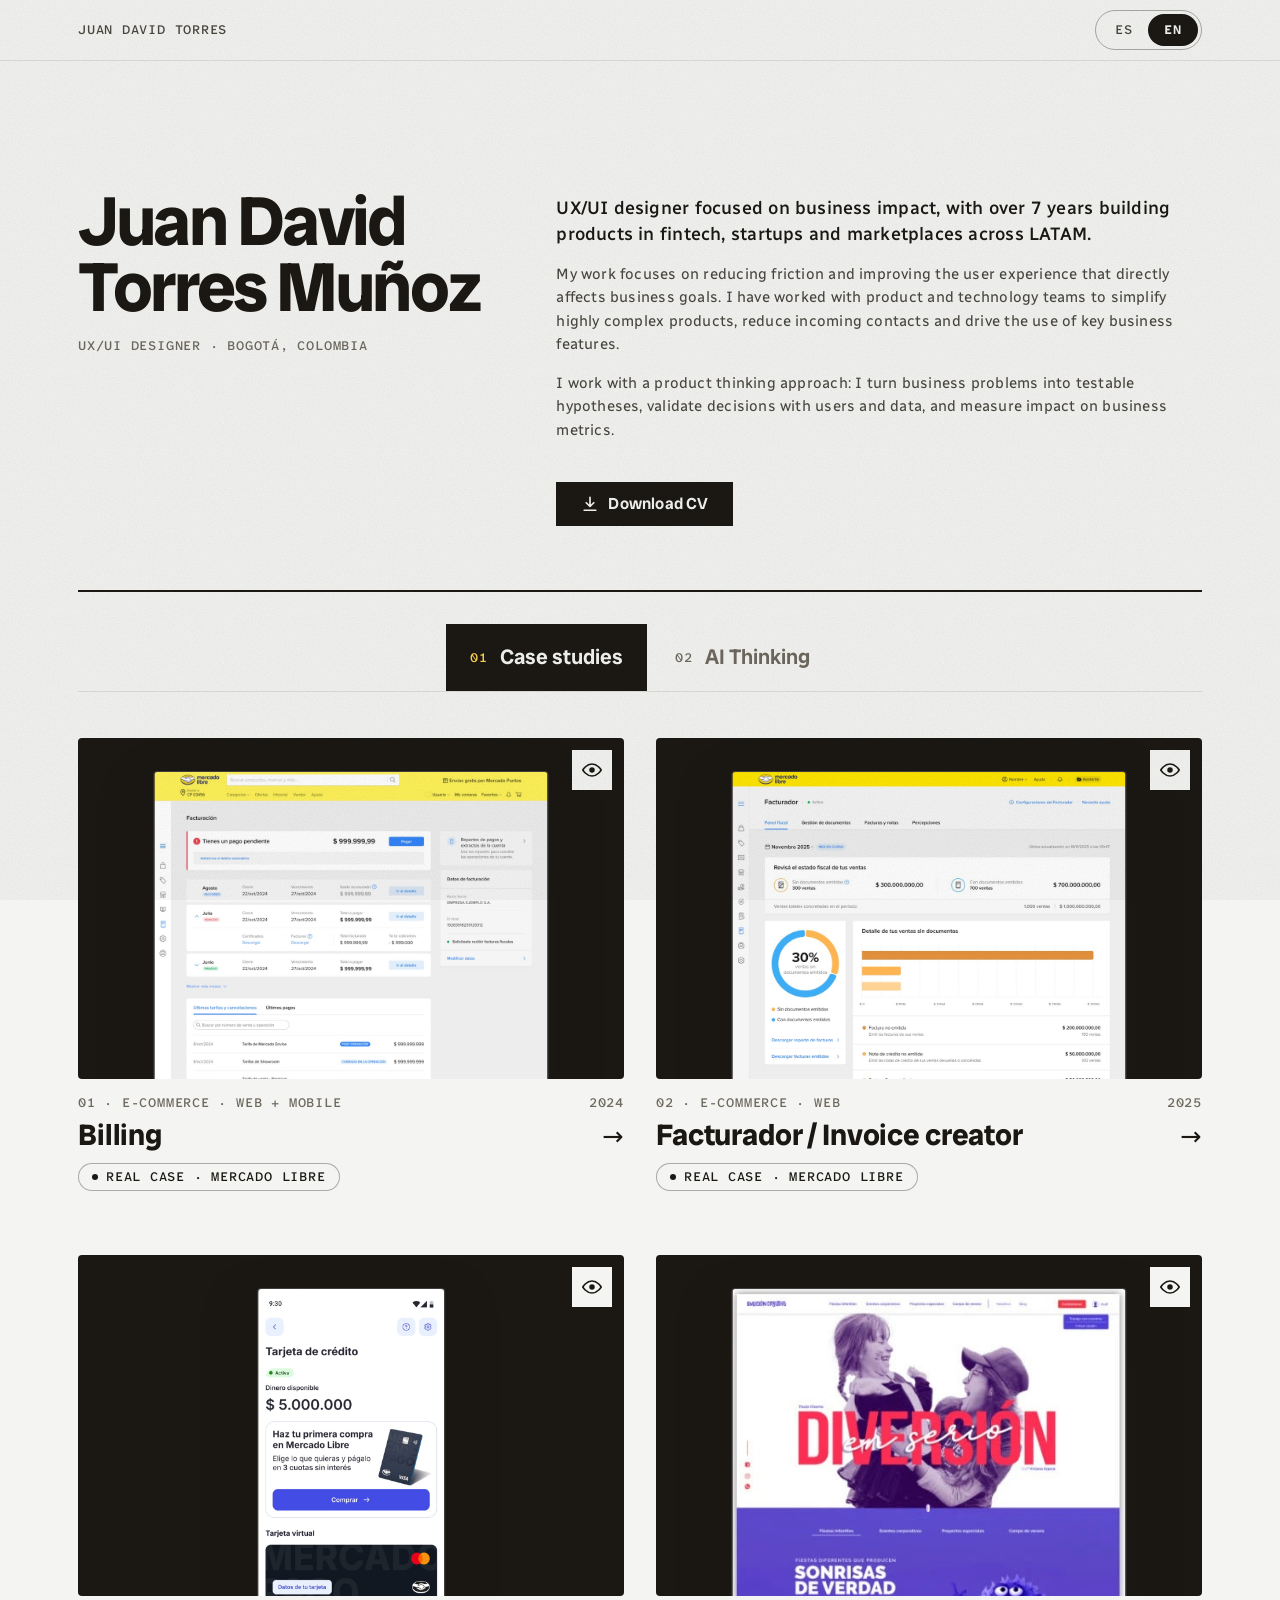
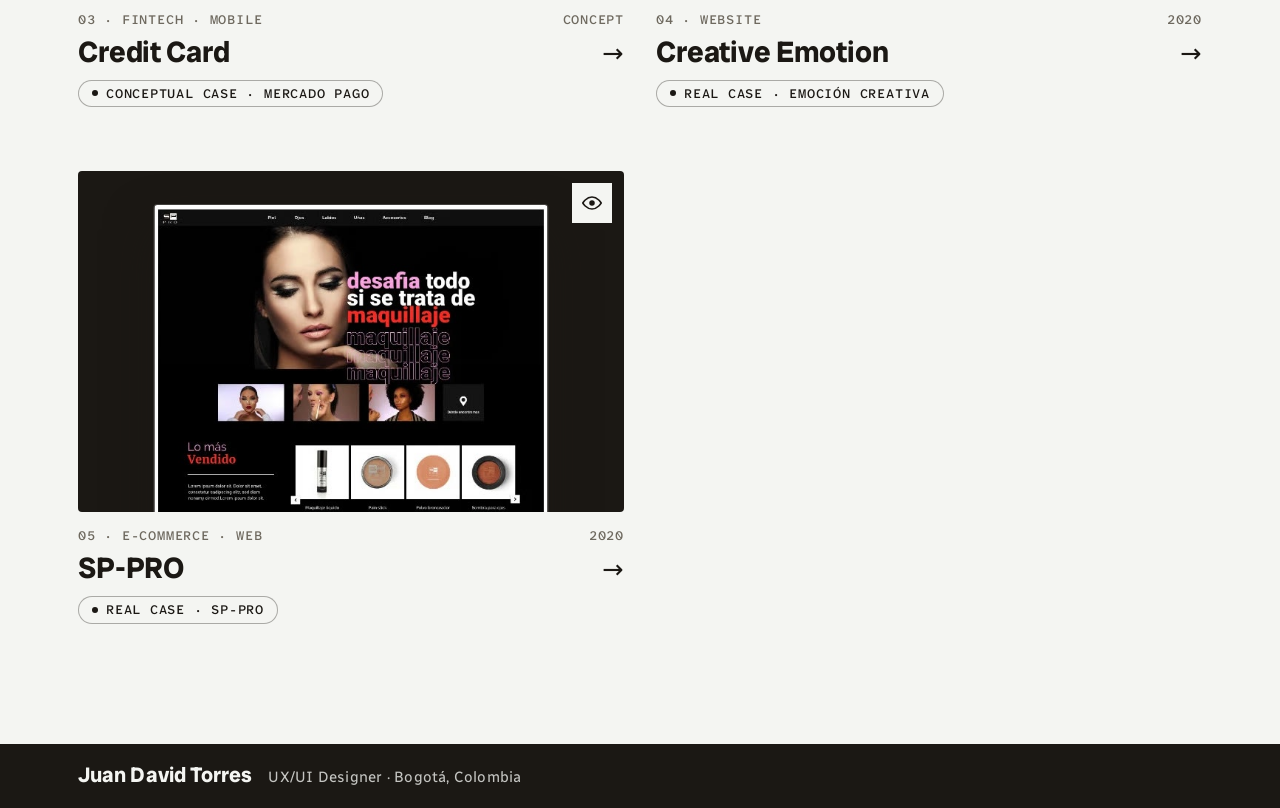
==== commit 61e330bb: "Portadas de la home con más resolución - Facturación y Facturador: 1000px de ancho desde las captura" ====
--- a/index.html
+++ b/index.html
@@ -79,6 +79,6 @@
 
 <script src="assets/home-data.js?v=64"></script>
 <script src="assets/site.js?v=75"></script>
-<script src="assets/home.js?v=92"></script>
+<script src="assets/home.js?v=93"></script>
 </body>
 </html>
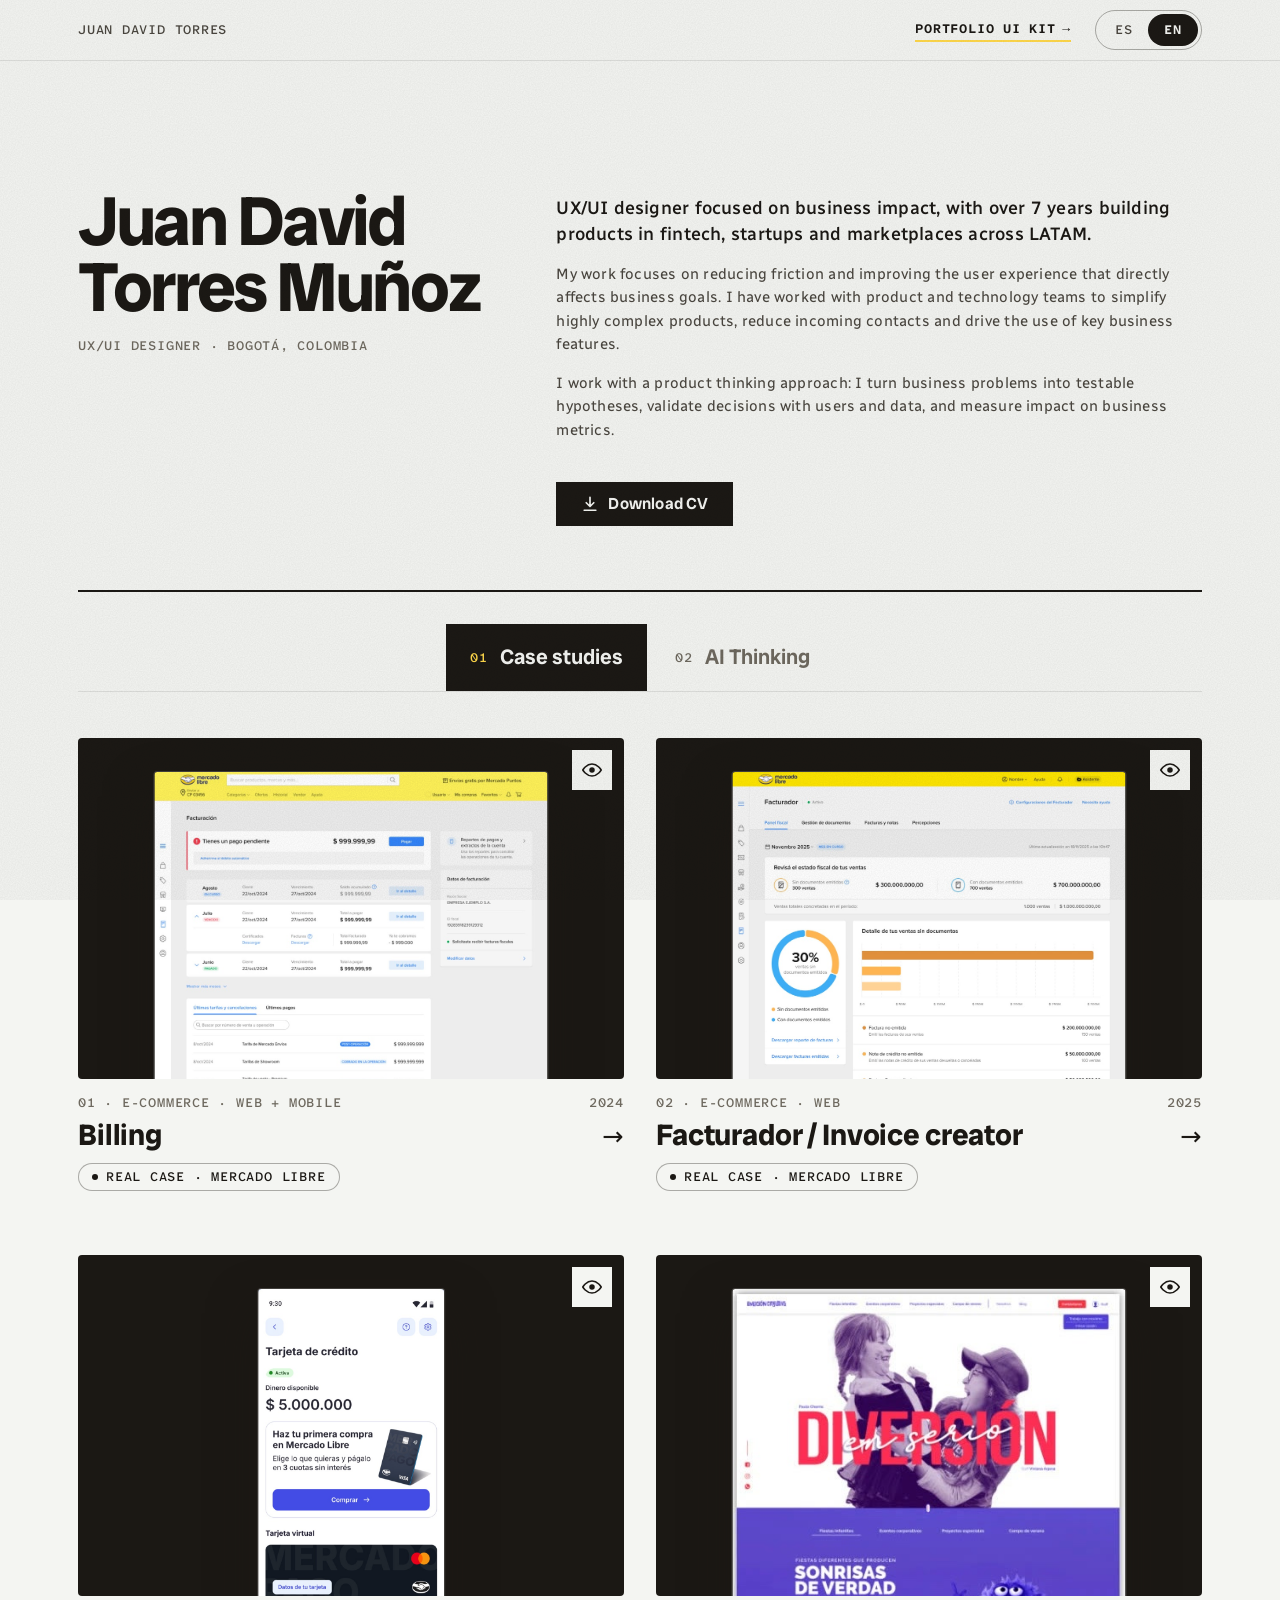
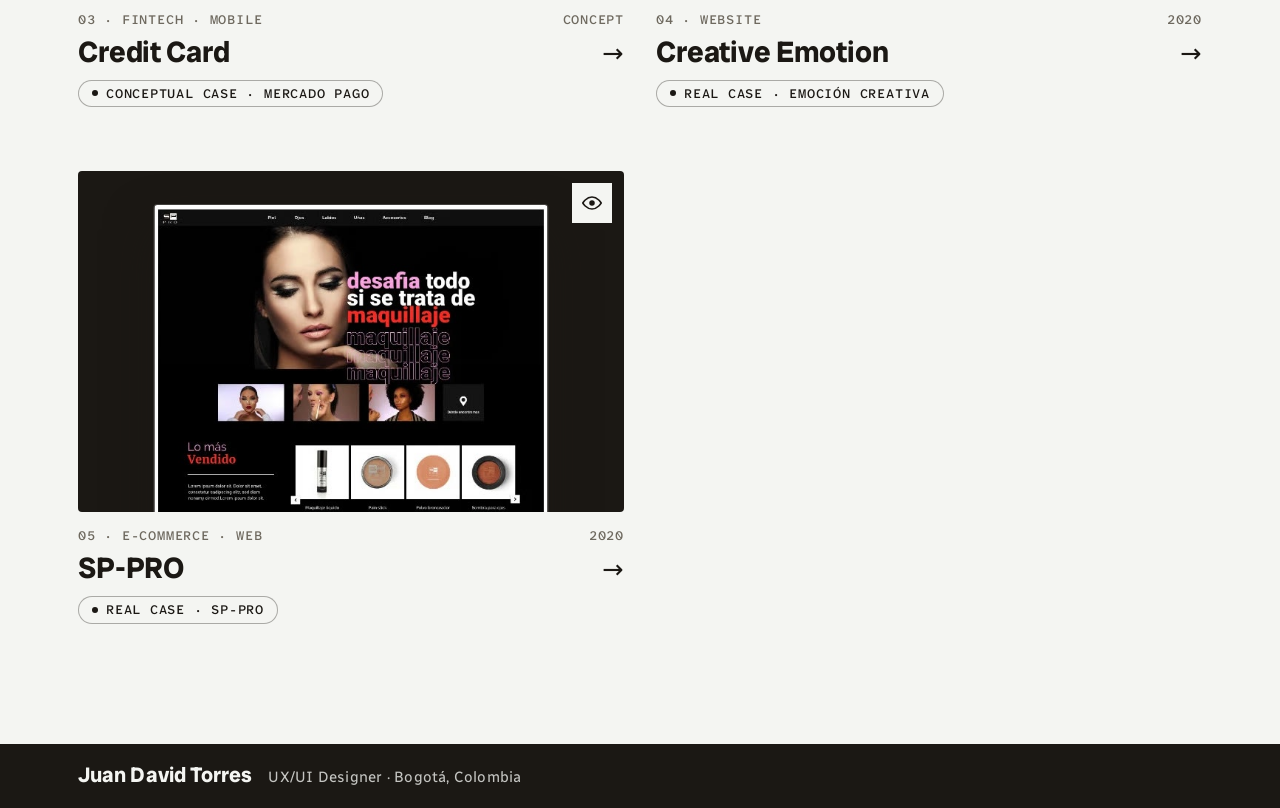
==== commit 4077055c: "Volver a mostrar el enlace al UI kit Co-Authored-By: Claude Opus 5.5 <noreply@anthropic.com>" ====
--- a/index.html
+++ b/index.html
@@ -8,16 +8,14 @@
 <link rel="preconnect" href="https://fonts.googleapis.com">
 <link rel="preconnect" href="https://fonts.gstatic.com" crossorigin>
 <link href="https://fonts.googleapis.com/css2?family=Atkinson+Hyperlegible+Mono:wght@300..800&family=Radio+Canada+Big:wght@400..700&family=Radio+Canada:wght@300..700&display=swap" rel="stylesheet">
-<link rel="stylesheet" href="assets/jd.css?v=213">
+<link rel="stylesheet" href="assets/jd.css?v=219">
 </head>
 <body class="ed">
 
 <header class="topbar"><div class="wrap">
   <span class="back">Juan David Torres</span>
   <div class="top-r">
-    <!-- UI kit oculto mientras se ajusta el sistema de diseño. Para volver a mostrarlo, quitar este comentario:
     <a class="textlink" href="sistema.html"><span class="lg"><span lang="es">UI kit portafolio</span><span lang="en">Portfolio UI kit</span></span><span class="sh">UI kit</span></a>
-    -->
   <div class="lang" role="group" aria-label="Idioma / Language"><button data-set="es">ES</button><button data-set="en">EN</button></div>
   </div>
 </div></header>
--- a/assets/jd.css
+++ b/assets/jd.css
@@ -1,15 +1,16 @@
 /* ============================================================
-   JD·DS — sistema de diseño del portafolio · v2 (claro)
-   Hueso frío, tinta, resaltador y tinta azul, con ruido fino de
-   papel. Títulos en Radio Canada Big, texto en Radio Canada y
-   datos en Atkinson Hyperlegible Mono. Seguimiento positivo,
-   nada por debajo de 13px y contraste AA en todos los pares.
-   Una sola fuente de verdad: los tokens de :root.
-   ============================================================ */
-
-/* ============ 1 · TOKENS ============ */
-:root{
-  color-scheme:light;
+   JD·DS — sistema de diseño del portafolio
+   Orden del archivo (de lo general a lo particular):
+   1. Tokens  2. Base  3. Layout  4. Componentes  5. Páginas
+   Cada componente vive en un solo bloque, en el orden en que se
+   aplican sus reglas; las reglas de página solo colocan componentes.
+   ============================================================ */
+
+/* ============================================================
+   1 · TOKENS
+   Única fuente de verdad: color, tipografía, espacio, forma, movimiento y layout.
+   ============================================================ */
+:root{color-scheme:light;
 
   /* superficie: hueso frío de página, blanco de tarjeta, tonos de marco */
   --bg-0:#f4f5f2;
@@ -68,12 +69,15 @@
   /* ruido de papel */
   --grain-opacity:.07;
   /* layout */
-  --maxw:1180px;--gutter:28px;
-}
-
-/* ============ 2 · BASE ============ */
+  --maxw:1180px;--gutter:28px;}
+
+/* ============================================================
+   2 · BASE
+   Reset, elementos HTML, grano de papel y utilidades.
+   ============================================================ */
 *{box-sizing:border-box;margin:0;padding:0}
 html{scroll-behavior:smooth;font-size:100%;-webkit-text-size-adjust:100%}
+
 /* ruido fino de papel sobre todo el sitio */
 body::after{content:"";position:fixed;inset:0;pointer-events:none;z-index:60;opacity:var(--grain-opacity);mix-blend-mode:multiply;background-image:url("data:image/svg+xml,%3Csvg xmlns='http://www.w3.org/2000/svg' width='240' height='240'%3E%3Cfilter id='n' x='0' y='0'%3E%3CfeTurbulence type='fractalNoise' baseFrequency='.85' numOctaves='2' stitchTiles='stitch'/%3E%3CfeColorMatrix values='0 0 0 0 0 0 0 0 0 0 0 0 0 0 0 0 0 0 .9 0'/%3E%3C/filter%3E%3Crect width='100%25' height='100%25' filter='url(%23n)'/%3E%3C/svg%3E")}
 body{counter-reset:fig;background:var(--bg-0);color:var(--text-1);font-family:var(--f-text);font-size:var(--fs-body);font-weight:400;line-height:var(--lh-text);letter-spacing:var(--ls-text);-webkit-font-smoothing:antialiased;text-rendering:optimizeLegibility}
@@ -84,15 +88,10 @@
 :focus-visible{outline:2px solid var(--pen);outline-offset:3px;border-radius:var(--r-sm)}
 html[data-lang="es"] [lang="en"]{display:none!important}
 html[data-lang="en"] [lang="es"]{display:none!important}
-.wrap{max-width:var(--maxw);margin:0 auto;padding:0 var(--gutter)}
-
-/* ============ 3 · TIPOGRAFÍA ============ */
 .mono{font-family:var(--f-mono);font-size:var(--fs-label);letter-spacing:var(--ls-label);text-transform:uppercase;font-weight:500}
 .mute{color:var(--text-3)}
-.lede{font-size:var(--fs-h4);line-height:1.55;color:var(--text-2)}
 .big{font-family:var(--f-display);font-size:var(--fs-big);line-height:var(--lh-tight);letter-spacing:var(--ls-display);font-weight:600}
 .big+.big{margin-top:0}
-.pull{font-family:var(--f-display);font-size:var(--fs-h3);line-height:1.2;letter-spacing:var(--ls-display);font-weight:600;border-left:6px solid var(--hl);padding-left:var(--s-5);margin:var(--s-2) 0}
 .cap{font-family:var(--f-mono);font-size:var(--fs-label);letter-spacing:var(--ls-label);text-transform:uppercase;color:var(--text-3);line-height:1.5}
 .cap a{color:var(--text-1);text-decoration:underline;text-underline-offset:3px}
 .cap a:hover{background:var(--hl);color:var(--on-hl);text-decoration:none}
@@ -103,853 +102,93 @@
 strong,b{font-weight:700}
 
 /* utilidades de espacio (reemplazan los estilos en línea) */
-.mt-3{margin-top:var(--s-3)}.mt-4{margin-top:var(--s-4)}.mt-5{margin-top:var(--s-5)}.mt-6{margin-top:var(--s-6)}.mt-7{margin-top:var(--s-7)}
-
-/* ============ 4 · LAYOUT ============ */
+.mt-3{margin-top:var(--s-3)}
+.mt-4{margin-top:var(--s-4)}
+.mt-5{margin-top:var(--s-5)}
+.mt-7{margin-top:var(--s-7)}
+html[data-lang="en"] .sec>h2 b::before{content:"Ch."}
+
+/* seleccionado: fondo claro invertido, siempre igual en todo el sitio */
+html[data-lang="es"] .lang button[data-set="es"],html[data-lang="en"] .lang button[data-set="en"]{background:var(--text-1);color:var(--bg-0);border-color:var(--text-1);font-weight:700}
+html[data-lang="en"] .hero-img[data-bug-en]::after{content:attr(data-bug-en)}
+html[data-lang="en"] .meta::before{content:"Credits"}
+@media (prefers-reduced-motion:reduce){
+  html{scroll-behavior:auto}
+}
+html.rail-open{scroll-behavior:auto}
+@media (max-width:980px){
+  html.rail-open{overflow:auto}
+}
+html[data-lang="en"] .pv-open::after{content:"Preview"}
+
+/* RESALTADOR PARAMETRIZADO · una sola vez por proyecto
+   El amarillo marca la idea que debe recordarse: un capítulo `.sec.key` por caso.
+   Fuera de él, <mark> es texto normal y el numeral de capítulo va en tinta. */
+body.ed mark{background:none;color:inherit;padding:0;border-radius:0}
+
+/* ============================================================
+   3 · LAYOUT
+   Contenedor, capítulos numerados, rejillas y retícula editorial.
+   ============================================================ */
+.wrap{max-width:var(--maxw);margin:0 auto;padding:0 var(--gutter)}
+
 /* sección: etiqueta numerada a la izquierda, contenido a la derecha */
 .sec{display:grid;grid-template-columns:200px 1fr;gap:var(--s-5) var(--s-7);padding:var(--s-7) 0;border-top:1px solid var(--line-1)}
 .sec:first-of-type{border-top:0}
 .sec>h2{font-family:var(--f-mono);font-size:var(--fs-label);font-weight:500;letter-spacing:var(--ls-label);text-transform:uppercase;color:var(--text-3);padding-top:var(--s-2)}
 .sec>h2 b{display:block;width:fit-content;font-family:var(--f-display);font-size:var(--fs-display-sm);line-height:1;font-weight:700;letter-spacing:0;color:var(--text-1);background:linear-gradient(transparent 62%,var(--hl) 62%);padding:0 .08em}
-
-html[data-lang="en"] .sec>h2 b::before{content:"Ch."}
 .sec.full{grid-template-columns:1fr}
 .sec.full>h2{padding-top:0;display:flex;gap:var(--s-3);align-items:baseline}
 .sec.full>h2 b{display:inline;width:auto;font-size:var(--fs-h3);margin:0}
-
 .sec h3{font-family:var(--f-display);font-size:var(--fs-h3);line-height:var(--lh-tight);letter-spacing:var(--ls-display);font-weight:600;margin-bottom:var(--s-4)}
 .sec p+p{margin-top:var(--s-3)}
 .sec>.assume{grid-column:2}
-.panel{display:none;padding:var(--s-8) 0 var(--s-9)}
-.panel.on{display:block}
 
 /* rejillas */
 .two{display:grid;grid-template-columns:1fr 1fr;gap:var(--s-4)}
-.row3{display:grid;grid-template-columns:repeat(3,1fr);gap:var(--s-4)}
-.reasons,.jobs,.dirs,.docs,.tweaks,.cc-grid,.eff-grid,.tk-grid{display:grid;gap:var(--s-4)}
-.reasons,.jobs,.dirs,.tweaks,.cc-grid,.tk-grid{grid-template-columns:repeat(2,minmax(0,1fr))}
-.eff-grid{grid-template-columns:repeat(3,1fr)}
-.hyps,.fit,.chain{display:grid;gap:var(--s-4)}
-.result{display:grid;grid-template-columns:repeat(3,1fr);gap:var(--s-4)}
-.msys{display:grid;grid-template-columns:repeat(4,1fr);gap:var(--s-3)}
-.metrics{display:grid;grid-template-columns:repeat(auto-fit,minmax(210px,1fr));gap:var(--s-3)}
-.film,.fdr-film{display:grid;grid-template-columns:repeat(2,1fr);gap:var(--s-4);align-items:start}
-.dual{display:grid;grid-template-columns:minmax(0,1fr) 230px;gap:var(--s-5);align-items:start}
+.film{display:grid;grid-template-columns:repeat(2,1fr);gap:var(--s-4);align-items:start}
 .stats{display:grid;grid-template-columns:repeat(4,1fr);gap:var(--s-3)}
 
-/* ============ 5 · PRIMITIVAS ============ */
-
-/* — Etiqueta (tag): una sola familia para badge, kt, tag, chip — */
-.badge,.tag,.kt,.chip,.pend b.tg,.sd-step b{font-family:var(--f-mono);font-size:var(--fs-label);letter-spacing:var(--ls-label);text-transform:uppercase;font-weight:500;line-height:1.2;border-radius:var(--r-sm);border:1px solid var(--line-3);color:var(--text-1);display:inline-flex;align-items:center;gap:var(--s-2);padding:3px 9px}
-.badge{border-radius:var(--r-pill);padding:5px 13px}
-.badge::before{content:"";width:6px;height:6px;border-radius:var(--r-round);background:currentColor}
-.badge.acid{background:var(--hl);border-color:var(--hl);color:var(--on-hl)}
-/* variantes de la pill: acid (resaltador), inv (clara sobre tinta), line (clara con filete sobre papel) */
-.badge.inv{background:var(--bg-0);border-color:var(--bg-0);color:var(--text-1)}
-.badge.line{flex:none;background:var(--bg-0);border-color:var(--line-3);color:var(--text-1)}
-.tag{margin-left:var(--s-3);vertical-align:middle}
-.kt{margin-right:var(--s-2);vertical-align:2px}
-/* semántica del conocimiento (ux-strategist) */
-.kt.ev,.tag{color:var(--ok);border-color:color-mix(in srgb,var(--ok) 50%,transparent);background:color-mix(in srgb,var(--ok) 8%,transparent)}
-.kt.ob,.tag.inf{color:var(--pen);border-color:color-mix(in srgb,var(--pen) 45%,transparent);background:color-mix(in srgb,var(--pen) 7%,transparent)}
-.kt.hi{color:var(--warn);border-color:color-mix(in srgb,var(--warn) 55%,transparent);background:color-mix(in srgb,var(--hl) 22%,transparent);border-style:dashed}
-.tag.no{color:var(--text-3);border-color:var(--line-3);background:none}
-.chip{border-radius:var(--r-pill);padding:5px 14px;font-family:var(--f-text);text-transform:none;letter-spacing:var(--ls-small);font-size:var(--fs-small);font-weight:430}
-.chip.fill{background:var(--bg-3);border-color:var(--line-2)}
-.chip.no{border-style:dashed;color:var(--text-3);text-decoration:line-through;text-decoration-color:var(--line-3)}
-.chip.mono-chip{font-family:var(--f-mono);letter-spacing:0;font-size:var(--fs-label);background:var(--bg-1)}
-.chips,.chipset{display:flex;flex-wrap:wrap;gap:var(--s-2)}
-.sd-step b{background:var(--text-1);color:var(--bg-0);border-color:var(--text-1)}
-
 /* — Índice numerado (círculo) — */
-.job b,.list li b,.hyp .num,.ds-item .num,.ad-notes li>b,.rc-recipe li>b{display:inline-grid;place-items:center;flex:none;font-family:var(--f-mono);font-weight:600;font-size:var(--fs-label);letter-spacing:0;border-radius:var(--r-round);border:1px solid var(--line-3);color:var(--text-1);background:var(--bg-2);min-width:32px;height:32px;padding:0 var(--s-2)}
-.ad-notes li.on>b,.ds-item.hot .num{background:var(--hl);border-color:var(--hl);color:var(--on-hl)}
 
 /* — Tarjeta: una sola superficie para reason, job, hyp, metric, dir, tweak, eff-card, tk-card, cc, list li, card — */
-.card,.reason,.job,.hyp,.metric,.dir,.tweak,.eff-card,.tk-card,.cc,.list li,.fit-row,.ds-item,.pv-panel{background:var(--bg-1);border:1px solid var(--line-2);border-radius:var(--r-md);padding:var(--s-5);color:var(--text-1)}
-.card .mono,.dir .mono,.eff-card>.mono,.tk-card>.mono,.metric .mono{display:block;margin-bottom:var(--s-3);color:var(--text-3)}
-.card p,.dir p,.dir li,.job p,.hyp p,.tweak p,.reason ul,.metric{font-size:var(--fs-card);line-height:1.55}
-.card h4,.dir h4,.reason h4,.job h4,.hyp h4,.tweak h4,.eff-card h4,.docs h4,.principle h4,.fit-row h4{font-family:var(--f-display);font-size:var(--fs-h4);line-height:1.2;font-weight:600;letter-spacing:var(--ls-display)}
-.reason h4{margin-bottom:var(--s-3)}
-/* énfasis: fondo elevado + marca de señal */
-.hyp.sel,.dir.sel,.metric.ns,.lvl.l1{background:var(--bg-1);border-color:var(--text-1);box-shadow:4px 4px 0 var(--hl)}
-.hyp.out{border-style:dashed;opacity:.8}
-.metric.gr{border-style:dashed}
-.metric.ns .mono{color:var(--text-1)}
-.metric .mono{color:var(--pen)}
+
 /* abierto: título con filete, sin caja */
-.docs{grid-template-columns:repeat(2,minmax(0,1fr));gap:var(--s-2) var(--s-7)}
+.docs{display:grid;grid-template-columns:repeat(2,minmax(0,1fr));gap:var(--s-2) var(--s-7)}
 .docs>div{border-top:2px solid var(--line-3);padding:var(--s-3) 0 var(--s-4)}
-.docs h4{margin:var(--s-1) 0 var(--s-2)}
+.docs h4{font-family:var(--f-display);font-size:var(--fs-h4);line-height:1.2;font-weight:600;letter-spacing:var(--ls-display);margin:var(--s-1) 0 var(--s-2)}
 .docs p{font-size:var(--fs-card);line-height:1.5;color:var(--text-2)}
 .docs .mono{display:block}
-.principle{border-top:2px solid var(--line-3);padding-top:var(--s-4)}
-.principle b{font-family:var(--f-mono);font-size:var(--fs-label);letter-spacing:var(--ls-label);color:var(--pen);display:block;margin-bottom:var(--s-2)}
-.principle p{font-size:var(--fs-card);color:var(--text-2)}
-
-/* — Viñetas de lista — */
-.reason ul{list-style:none;display:grid;gap:var(--s-3)}
-.reason li{padding-left:var(--s-4);position:relative}
-.reason li::before{content:"";position:absolute;left:0;top:.65em;width:6px;height:6px;border-radius:var(--r-round);background:var(--pen)}
 .list{list-style:none;display:grid;grid-template-columns:repeat(auto-fit,minmax(230px,1fr));gap:var(--s-3)}
 .list:has(li:nth-child(4)){grid-template-columns:repeat(2,1fr)}
-.list li{display:flex;flex-direction:column;gap:var(--s-3);border-top:2px solid var(--text-1);font-size:var(--fs-card);line-height:1.5}
-.list li b{align-self:flex-start}
-.assume>.mono{display:block;margin-bottom:var(--s-3);color:var(--text-3)}
-
-/* — Aviso de pendiente — */
-.pend{border:1.5px dashed var(--warn);background:color-mix(in srgb,var(--hl) 26%,transparent);border-radius:var(--r-md);padding:var(--s-4) var(--s-5);font-size:var(--fs-card);color:var(--text-1)}
-.pend b.tg{background:var(--hl);border-color:var(--text-1);color:var(--on-hl);margin-right:var(--s-3);white-space:nowrap}
-.pend-inline{background:color-mix(in srgb,var(--hl) 50%,transparent);border-bottom:1.5px dashed var(--warn);padding:0 .25em;border-radius:var(--r-sm)}
-.result .pend{display:flex;flex-direction:column;gap:var(--s-2);min-height:120px}
-.result .pend strong{font-family:var(--f-display);font-size:var(--fs-h4);color:var(--text-1)}
-.note-lang{font-size:var(--fs-small);color:var(--text-2);border-left:3px solid var(--hl);padding-left:var(--s-3);margin-top:var(--s-3)}
-.eff-note{font-size:var(--fs-small);color:var(--text-3);margin-top:var(--s-3);line-height:1.5}
-.window{margin-top:var(--s-4);display:inline-flex;gap:var(--s-3);align-items:baseline;border:1px dashed var(--line-3);border-radius:var(--r-pill);padding:6px var(--s-4);font-size:var(--fs-small)}
-.window b{font-family:var(--f-mono);font-size:var(--fs-label);letter-spacing:var(--ls-label);text-transform:uppercase;font-weight:500}
-
-/* — Control segmentado: opciones sueltas (tabs de opciones) e interruptor agrupado — */
-.rc-tabs,.pv-tabs,.pv-seg,.ds-tabs,.persona-nav{display:flex;flex-wrap:wrap;gap:var(--s-2)}
-.rc-tabs,.pv-tabs,.ds-tabs{margin-bottom:var(--s-4)}
-.persona-nav{margin-bottom:var(--s-7)}
-.rc-tabs button,.pv-tabs button,.pv-seg button,.ds-tabs button,.pbtn,.lg-sw button,.lang button,.seg button{cursor:pointer;border:1px solid var(--line-3);background:none;color:var(--text-2);border-radius:var(--r-sm);padding:var(--s-2) var(--s-4);font-family:var(--f-mono);font-size:var(--fs-label);font-weight:500;letter-spacing:var(--ls-label);line-height:1.3;transition:background var(--dur-1),color var(--dur-1),border-color var(--dur-1)}
-.rc-tabs button,.pv-tabs button,.ds-tabs button{font-size:var(--fs-small);padding:var(--s-2) var(--s-4)}
-.rc-tabs button:hover,.pv-tabs button:hover,.pv-seg button:hover,.ds-tabs button:hover,.pbtn:hover,.lg-sw button:hover,.lang button:hover,.seg button:hover{background:var(--bg-3);color:var(--text-1)}
-/* seleccionado: fondo claro invertido, siempre igual en todo el sitio */
-.rc-tabs button[aria-selected="true"],.pv-tabs button[aria-selected="true"],.pv-seg button[aria-pressed="true"],.ds-tabs button[aria-selected="true"],.pbtn[aria-selected="true"],.lg-sw button[aria-pressed="true"],.seg button[aria-selected="true"],html[data-lang="es"] .lang button[data-set="es"],html[data-lang="en"] .lang button[data-set="en"]{background:var(--text-1);color:var(--bg-0);border-color:var(--text-1);font-weight:700}
-.lang,.lg-sw,.seg{display:inline-flex;justify-self:start;width:fit-content;border:1px solid var(--line-3);border-radius:var(--r-pill);padding:3px}
-.lang button,.lg-sw button,.seg button{border:0;border-radius:var(--r-pill)}
-.lg-sw{margin-bottom:var(--s-5)}
-.rc-tabs button i{font-style:normal;opacity:.6;margin-left:var(--s-2)}
-.pbtn{display:flex;align-items:center;gap:var(--s-3);border-radius:var(--r-pill);padding:var(--s-3) var(--s-5) var(--s-3) var(--s-3);font-family:var(--f-display);font-size:var(--fs-body);letter-spacing:0;font-weight:600}
-.pbtn small{font-family:var(--f-mono);font-size:var(--fs-label);font-weight:500;letter-spacing:var(--ls-label);text-transform:uppercase;opacity:.7}
-.pbtn .dot{width:30px;height:30px;border-radius:var(--r-round);background:var(--bg-3);display:grid;place-items:center;font-size:var(--fs-label)}
-.pbtn[aria-selected="true"] .dot{background:var(--hl);color:var(--on-hl)}
-.pcase{display:none}.pcase.on{display:block}
-
-/* — Botón / control de acción — */
-.ad-zoom,.rc-ctl button{cursor:pointer;background:none;border:1px solid var(--line-3);border-radius:var(--r-pill);padding:var(--s-2) var(--s-4);font-family:var(--f-mono);font-size:var(--fs-label);font-weight:500;letter-spacing:var(--ls-label);text-transform:uppercase;color:var(--text-1);transition:background var(--dur-1),color var(--dur-1)}
-.ad-zoom{margin-left:auto;cursor:zoom-in}
-.ad-zoom:hover,.rc-ctl button:hover{background:var(--text-1);color:var(--bg-0)}
-.rc-ctl{display:flex;gap:var(--s-3);align-items:center;margin-top:var(--s-4);font-family:var(--f-mono);font-size:var(--fs-label);color:var(--text-3)}
-
-/* — Marco (frame): contenedor de pantallas de interfaz clara sobre fondo oscuro — */
-.shot{position:relative;margin:var(--s-5) 0 var(--s-2);background:var(--bg-2);border-radius:var(--r-md);padding:clamp(12px,2.4vw,28px);box-shadow:var(--e-frame);cursor:zoom-in;transition:transform var(--dur-2) var(--ease)}
-.shot:hover{transform:translateY(-3px)}
-.shot img{box-shadow:0 0 0 1px var(--line-2)}
-.shot img,.ad-stage img,.lv img,.rc-stage>img,.rc-phone>img,.rv-stage>img,.lg-stage img,.pv-view img,.ds-phone img,.hero-img img{border-radius:var(--r-sm)}
-.shot img{width:100%}
-.ad-stage,.rc-stage,.rc-phone,.rv-stage,.lg-stage,.ds-phone,.lv{background:var(--bg-2);box-shadow:var(--e-frame);border-radius:var(--r-md);overflow:hidden}
-.lv{height:min(780px,82vh);overflow:auto;margin-top:var(--s-5);overscroll-behavior:contain;background:var(--bg-1)}
-.lv img{display:block;width:100%;height:auto;cursor:zoom-in;border-radius:0}
-.pv-view{background:var(--bg-1);border:1px solid var(--line-2);border-radius:var(--r-md);min-height:240px;padding:clamp(14px,3vw,34px);display:flex;align-items:center;justify-content:center}
-.pv-view img{max-width:100%;height:auto;transition:opacity var(--dur-1)}
-.board-shot{padding:clamp(8px,1.6vw,18px)}
-.film .shot,.fdr-film .shot,.a11y-pair .shot,.ad-states .shot,.gal .shot,.dual .shot{margin:0}
-.fdr-film .shot img{aspect-ratio:1366/1100;object-fit:cover;object-position:top}
-.figcap,.gal figcaption,.fdr-film figcaption,.a11y-pair figcaption,.ad-states figcaption,.a11y-main figcaption,.a11y-row figcaption,.ad-states-t{display:inline-block;background:var(--text-1);border-left:5px solid var(--hl);font-family:var(--f-mono);font-size:var(--fs-label);letter-spacing:var(--ls-label);text-transform:uppercase;color:var(--bg-0);margin-top:var(--s-3);font-weight:500;line-height:1.4;padding:var(--s-2) var(--s-4) var(--s-2) var(--s-3)}
-.ad-states-t{margin:0 0 var(--s-4)}
-.shot figcaption::before,.gal figcaption::before,.fdr-film figcaption::before,.a11y-pair figcaption::before,.ad-states figcaption::before{counter-increment:fig;content:"Fig. " counter(fig) " · "}
-
-/* — Anotación: caja y marcador numerado. cota = informa · señal = cambió — */
-.rv-box,.rc-box,.ad-box,.ds-box{position:absolute;border:2px solid var(--pen);border-radius:var(--r-sm);transition:opacity var(--dur-2),border-color var(--dur-2),background var(--dur-2),left var(--dur-2),top var(--dur-2),width var(--dur-2),height var(--dur-2)}
-.rv-box,.ad-box,.rc-box{pointer-events:none}
-.ad-box i,.ds-box i{position:absolute;left:-1px;top:-1px;translate:-35% -50%;min-width:2.6cqw;height:2.6cqw;border-radius:.4cqw;background:var(--hl);color:var(--on-hl);font:700 1.5cqw/2.6cqw var(--f-mono);font-style:normal;text-align:center;box-shadow:0 0 0 .25cqw var(--text-1)}
-.ad-box.dim{opacity:.18}
-.ad-box.on:not(.dim),.rc-box.chg{border-color:var(--text-1);background:color-mix(in srgb,var(--hl) 42%,transparent)}
-.rv-box{border-color:var(--bad)}
-.rv-box{background:color-mix(in srgb,var(--bad) 12%,transparent);opacity:0;transform:scale(.97);transition:opacity var(--dur-2),transform var(--dur-2)}
-.rv-box.now{opacity:1;transform:none;animation:pulse 1.4s ease-in-out infinite}
-.rv-box em{position:absolute;right:.5cqw;bottom:.4cqw;font:700 1.5cqw/1 var(--f-display);font-style:normal;color:var(--bg-1);background:var(--bad);border-radius:.6cqw;padding:.35cqw .7cqw}
-.rv-fold{position:absolute;left:4%;right:0;height:0;border-top:2.5px dashed var(--bad);opacity:0;transition:opacity var(--dur-2)}
-.rv-fold.on{opacity:1}
-.rv-fold span{position:absolute;right:1.2cqw;top:-2.6cqw;font:700 1.15cqw/1 var(--f-mono);letter-spacing:.08em;text-transform:uppercase;color:var(--bg-1);background:var(--bad);border-radius:.5cqw;padding:.5cqw .9cqw}
-.rc-box{border-width:2px}
-.rc-box:not(.chg){opacity:0}
-.rc-box.chg{animation:pulse 1.4s ease-in-out infinite}
-.rc-box i{position:absolute;left:0;top:0;translate:0 -100%;padding:.35cqw .8cqw;border-radius:.6cqw .6cqw 0 0;font:700 1.2cqw/1.2 var(--f-mono);white-space:nowrap;background:var(--pen);color:var(--bg-1);font-style:normal}
-.rc-box.chg i{background:var(--hl)}
-.rc-box.br i{left:auto;right:0;top:auto;bottom:0;translate:0 100%;border-radius:0 0 .6cqw .6cqw}
-.ds-box{background:color-mix(in srgb,var(--pen) 6%,transparent);cursor:pointer}
-.ds-box.hot{background:color-mix(in srgb,var(--hl) 50%,transparent);border-color:var(--text-1);z-index:3}
-.ds-phone.dim .ds-box:not(.hot){opacity:.25}
-.rv-val,.lg-val{position:absolute;font-family:var(--f-text);color:var(--text-1);line-height:1.2;white-space:nowrap;letter-spacing:0}
-.rv-val{font-size:.98cqw}
-@keyframes pulse{0%,100%{box-shadow:0 0 0 0 color-mix(in srgb,var(--hl) 90%,transparent)}50%{box-shadow:0 0 0 .9cqw color-mix(in srgb,var(--hl) 0%,transparent)}}
-
-/* ============ 6 · COMPONENTES ============ */
-
-/* — Barra superior — */
-.topbar{position:sticky;top:0;z-index:50;background:color-mix(in srgb,var(--bg-0) 88%,transparent);backdrop-filter:blur(12px);border-bottom:1px solid var(--line-1)}
+.list li{background:var(--bg-1);border:1px solid var(--line-2);border-radius:var(--r-md);padding:var(--s-5);color:var(--text-1);display:flex;flex-direction:column;gap:var(--s-3);border-top:2px solid var(--text-1);font-size:var(--fs-card);line-height:1.5}
+.list li b{display:inline-grid;place-items:center;flex:none;font-family:var(--f-mono);font-weight:600;font-size:var(--fs-label);letter-spacing:0;border-radius:var(--r-round);border:1px solid var(--line-3);color:var(--text-1);background:var(--bg-2);min-width:32px;height:32px;padding:0 var(--s-2);align-self:flex-start}
+.film .shot{margin:0}
 .topbar .wrap{display:flex;align-items:center;justify-content:space-between;height:60px}
-.back{font-family:var(--f-mono);font-size:var(--fs-label);letter-spacing:var(--ls-label);text-transform:uppercase;font-weight:500;text-decoration:none;display:flex;gap:var(--s-3);align-items:center;color:var(--text-2)}
-.back:hover{color:var(--pen)}
-
-/* — Hero — */
-.hero{position:relative;padding:var(--s-8) 0 var(--s-6);background:var(--bg-0);border-bottom:1px solid var(--line-1)}
-.hero .eyebrow{display:flex;gap:var(--s-3);align-items:center;flex-wrap:wrap;margin-bottom:var(--s-5)}
-.hero .eyebrow .mono{color:var(--text-2)}
-.hero h1{font-family:var(--f-display);font-weight:700;font-size:var(--fs-display);line-height:1.06;letter-spacing:var(--ls-display);max-width:16ch}
-.hero h1 em{font-style:normal;background:linear-gradient(transparent 58%,var(--hl) 58%);padding:0 .06em}
-.hero .lede{max-width:60ch;margin-top:var(--s-5)}
-.hero-grid{display:grid;grid-template-columns:minmax(0,1fr) minmax(0,1.1fr);gap:var(--s-8);align-items:center}
-.hero-img{position:relative}
-.hero-img[data-bug]::after{content:attr(data-bug);position:absolute;top:var(--s-3);right:var(--s-3);background:var(--hl);color:var(--on-hl);font:700 var(--fs-label)/1 var(--f-mono);letter-spacing:var(--ls-label);text-transform:uppercase;padding:7px 11px;border-radius:var(--r-sm)}
-html[data-lang="en"] .hero-img[data-bug-en]::after{content:attr(data-bug-en)}
-.hero-img img{width:100%;height:auto;border-radius:var(--r-md);box-shadow:var(--e-frame)}
-.hero--compact h1{font-size:var(--fs-display-sm);max-width:none}
-.meta{display:grid;grid-template-columns:repeat(2,1fr);gap:0 var(--s-7);margin-top:var(--s-7)}
-.meta::before{content:"Ficha técnica";grid-column:1/-1;font:500 var(--fs-label)/1 var(--f-mono);letter-spacing:var(--ls-label);text-transform:uppercase;color:var(--text-1);padding-bottom:var(--s-3);border-bottom:2px solid var(--line-3)}
-html[data-lang="en"] .meta::before{content:"Credits"}
-.meta>div{display:grid;grid-template-columns:110px 1fr;gap:var(--s-4);padding:var(--s-3) 0;border-bottom:1px dotted var(--line-3);align-items:baseline}
-.meta>div:last-child,.meta>div:nth-last-child(2):nth-child(odd){border-bottom:0}
-.meta dt{font-family:var(--f-mono);font-size:var(--fs-label);letter-spacing:var(--ls-label);text-transform:uppercase;color:var(--text-3);font-weight:500}
-.meta dd{font-size:var(--fs-card);line-height:1.45;color:var(--text-1)}
-
-/* — Pestañas de página — */
-.tabs-bar{position:sticky;top:60px;z-index:40;background:color-mix(in srgb,var(--bg-0) 92%,transparent);backdrop-filter:blur(12px);border-bottom:1px solid var(--line-1)}
 .tabs-bar .wrap{display:flex;align-items:center;justify-content:center;gap:var(--s-5)}
-.tabs{display:flex;gap:var(--s-1)}
-.tab{background:none;border:0;cursor:pointer;font-family:var(--f-display);font-size:var(--fs-h4);font-weight:600;letter-spacing:0;padding:var(--s-4) var(--s-5);color:var(--text-3);position:relative;display:flex;align-items:center;gap:var(--s-3);transition:color var(--dur-1)}
-.tab .n{font-family:var(--f-mono);font-size:var(--fs-label);font-weight:500;letter-spacing:var(--ls-label)}
-.tab:hover{color:var(--text-1)}
-.tab[aria-selected="true"]{color:var(--bg-0);background:var(--text-1)}
-.tab[aria-selected="true"] .n{color:var(--hl)}
-/* — Continuar a la siguiente pestaña: mismo aspecto que la pestaña seleccionada — */
-.to-next{display:flex;justify-content:flex-end;margin-top:var(--s-8)}
-/* — Botón (.btn): la acción principal de una pantalla. Tinta sólida, texto claro, ancho de su contenido.
-     Variantes por contenido: con flecha (.arr, avanza al señalar) o con icono (svg, baja al señalar). — */
-.btn{display:inline-flex;align-items:center;justify-self:start;width:fit-content;gap:var(--s-2);padding:var(--s-3) var(--s-5);border:0;background:var(--text-1);color:var(--bg-0);font:600 var(--fs-card)/1 var(--f-display);text-decoration:none;cursor:pointer;transition:background var(--dur-1),color var(--dur-1)}
-.btn:hover,.btn:focus-visible{background:var(--hl);color:var(--on-hl)}
-.btn:focus-visible{outline:3px solid var(--text-1);outline-offset:3px}
-.btn .arr,.btn svg{transition:transform var(--dur-1)}
-.btn svg{width:20px;height:20px;fill:none;stroke:currentColor;stroke-width:2;stroke-linecap:round;stroke-linejoin:round}
-.btn:hover .arr,.btn:focus-visible .arr{transform:translateX(4px)}
-.btn:hover svg,.btn:focus-visible svg{transform:translateY(2px)}
-@media (prefers-reduced-motion:reduce){.btn,.btn .arr,.btn svg{transition:none}.btn:hover .arr,.btn:hover svg{transform:none}}
-.tabs-hint{font-family:var(--f-mono);font-size:var(--fs-label);letter-spacing:var(--ls-label);text-transform:uppercase;color:var(--text-3)}
-
-/* — Cierre — */
-.closing{background:var(--bg-1);border:1px solid var(--line-2);border-left:6px solid var(--hl);border-radius:var(--r-md);padding:var(--s-6) var(--s-7);font-family:var(--f-display);font-size:var(--fs-big);line-height:1.2;letter-spacing:var(--ls-display);font-weight:600;margin-top:var(--s-8)}
-.closing em{font-style:normal;background:linear-gradient(transparent 58%,var(--hl) 58%);padding:0 .06em}
-
-/* — Hipótesis — */
-.hyp{display:grid;grid-template-columns:44px 1fr;gap:0 var(--s-4)}
-.hyp p{margin-top:var(--s-2)}
-.hyp .risk{margin-top:var(--s-3);font-size:var(--fs-small);color:var(--text-2)}
-.hyp .risk b,.hmeta span b{font-family:var(--f-mono);font-size:var(--fs-label);letter-spacing:var(--ls-label);text-transform:uppercase;font-weight:500;margin-right:var(--s-2)}
-.hyp .risk b{color:var(--bad)}
-.hmeta{display:flex;flex-wrap:wrap;gap:var(--s-2) var(--s-5);margin-top:var(--s-3);font-size:var(--fs-small);color:var(--text-2)}
-.hmeta span b{color:var(--pen)}
-
-/* — Tarjetas de trabajo (jobs) — */
-.job{display:grid;grid-template-columns:44px 1fr;gap:var(--s-4);padding:var(--s-4) var(--s-5)}
-.job p{color:var(--text-2);margin-top:var(--s-2)}
-
-/* — Niveles / releases — */
-.levels{display:grid;gap:var(--s-2)}
-.lvl{display:grid;grid-template-columns:120px 1fr 190px;gap:var(--s-4);align-items:center;border-radius:var(--r-md);padding:var(--s-4) var(--s-5);border:1px solid var(--line-2);background:var(--bg-1)}
-.lvl b{font-family:var(--f-mono);font-size:var(--fs-label);letter-spacing:var(--ls-label);text-transform:uppercase;font-weight:600;color:var(--pen)}
-.lvl span{font-size:var(--fs-card);line-height:1.4}
-.lvl em{font-style:normal;font-family:var(--f-mono);font-size:var(--fs-label);text-align:right;color:var(--text-3)}
-.lvl.l1{width:100%}.lvl.l2{width:94%;background:var(--bg-2)}.lvl.l3{width:88%}.lvl.l4{width:82%;background:none}
-
-/* — Dirección elegida / alternativa — */
-.dir ol{padding-left:var(--s-5);display:grid;gap:var(--s-2);margin-top:var(--s-3)}
-.dir.sel .mono{color:var(--pen)}
-
-/* — Tabla — */
-.mtab{width:100%;border-collapse:collapse;margin-top:var(--s-5);font-size:var(--fs-card)}
-.mtab th{font-family:var(--f-mono);font-size:var(--fs-label);font-weight:500;letter-spacing:var(--ls-label);text-transform:uppercase;text-align:left;color:var(--text-3);padding:0 var(--s-3) var(--s-2) 0;border-bottom:2px solid var(--line-3)}
-.mtab td{padding:var(--s-3) var(--s-3) var(--s-3) 0;border-bottom:1px solid var(--line-1);vertical-align:top;line-height:1.4}
-.mtab td:first-child{font-weight:700}
-.mtab .to{font-family:var(--f-mono);font-weight:700;color:var(--text-1)}
-.mtab small{display:block;color:var(--text-3);font-size:var(--fs-small);margin-top:3px;font-weight:430}
-
-/* — Línea de tiempo — */
-ol.tl{list-style:none;border-left:2px solid var(--line-3);margin:var(--s-5) 0 0 6px;padding:0 0 0 var(--s-5);display:grid;gap:var(--s-5)}
-.tl li{position:relative}
-.tl li::before{content:"";position:absolute;left:calc(-1 * var(--s-5) - 7px);top:6px;width:12px;height:12px;border-radius:var(--r-round);background:var(--bg-0);border:2px solid var(--pen)}
-.tl li b{display:block;font-family:var(--f-mono);font-size:var(--fs-label);letter-spacing:var(--ls-label);text-transform:uppercase;font-weight:500;color:var(--text-1)}
-.tl li span{font-size:var(--fs-card);line-height:1.45;color:var(--text-2)}
-
-/* — Estadísticas — */
-.stat{background:var(--bg-1);border:1px solid var(--line-2);border-radius:var(--r-md);padding:var(--s-5)}
-.stat b{display:block;font-family:var(--f-display);font-size:var(--fs-big);line-height:1;letter-spacing:0;color:var(--text-1);font-weight:700}
-.stat span{display:block;margin-top:var(--s-3);font-size:var(--fs-small);line-height:1.4;color:var(--text-2)}
-.proof{display:flex;flex-wrap:wrap;gap:var(--s-3) var(--s-6);margin-top:var(--s-8);padding:var(--s-4) 0;border-top:1px solid var(--line-3);border-bottom:1px solid var(--line-1)}
-.proof div{display:flex;align-items:baseline;gap:var(--s-2)}
-.proof b{font-family:var(--f-display);font-size:var(--fs-h3);font-weight:700;color:var(--text-1)}
-.proof span{font-size:var(--fs-small);color:var(--text-2)}
-
-/* — Visor (lightbox) — */
-.lb{position:fixed;inset:0;background:color-mix(in srgb,var(--bg-0) 97%,transparent);z-index:100;display:none;overflow:auto;padding:var(--s-7) var(--s-5);cursor:zoom-out}
-.lb.on{display:block}
-.lb img{max-width:min(1500px,100%);margin:0 auto;border-radius:var(--r-sm)}
-.lb button{position:fixed;top:var(--s-4);right:var(--s-5);background:var(--hl);color:var(--on-hl);border:1px solid var(--text-1);border-radius:var(--r-pill);padding:var(--s-2) var(--s-4);font-family:var(--f-mono);font-size:var(--fs-label);font-weight:700;letter-spacing:var(--ls-label);cursor:pointer}
-
-footer.site-foot{display:flex;align-items:center;height:var(--foot-h);background:var(--text-1);color:var(--bg-0)}
 footer.site-foot .wrap{display:flex;align-items:baseline;flex-wrap:wrap;column-gap:var(--s-4);width:100%}
-.sf-name{font:700 var(--fs-h4)/1.2 var(--f-display);letter-spacing:var(--ls-display)}
-.sf-role{font-size:var(--fs-small);color:color-mix(in srgb,var(--bg-0) 78%,transparent)}
-@media (max-width:560px){footer.site-foot{height:auto;padding:var(--s-4) 0}}
-
-/* ============ 7 · PATRONES DE CASO ============ */
-
-/* — Antes → Después — */
-.ad{margin-top:var(--s-2)}
-.ad-cols{display:grid;grid-template-columns:1fr 1fr;gap:var(--s-5);align-items:start}
-.ad-fig{margin:0}
-.ad-fig figcaption{display:flex;gap:var(--s-3);align-items:center;margin-bottom:var(--s-3)}
-.ad-fig figcaption b{font-family:var(--f-mono);font-size:var(--fs-label);letter-spacing:var(--ls-label);text-transform:uppercase;font-weight:700;color:var(--on-hl);background:var(--hl);border:1px solid var(--text-1);border-radius:var(--r-sm);padding:3px 10px}
-.ad-stage{position:relative;container-type:inline-size;line-height:0;aspect-ratio:1588/1032}
-.ad--fold .ad-stage{aspect-ratio:1366/768}
-.ad-stage img{width:100%;height:100%;object-fit:cover;display:block;cursor:zoom-in;border-radius:0}
-.ad-notes{list-style:none;display:grid;grid-template-columns:repeat(3,1fr);gap:var(--s-5);margin-top:var(--s-6)}
-.ad-notes li{display:grid;grid-template-columns:34px 1fr;gap:var(--s-3);padding:var(--s-4) var(--s-1) var(--s-1) 0;border-top:2px solid var(--line-3);cursor:pointer;transition:opacity var(--dur-2),border-color var(--dur-2)}
-.ad-notes li.on{border-top-color:var(--text-1)}
-.ad-notes li.dim{opacity:.55}
-.ad-notes h4{margin-bottom:var(--s-3)}
-.ad-notes p{font-size:var(--fs-card);line-height:1.5;margin-top:var(--s-2);color:var(--text-2)}
-.ad-notes .ad-k{font-family:var(--f-mono);font-size:var(--fs-label);font-weight:500;letter-spacing:var(--ls-label);text-transform:uppercase;color:var(--text-3);display:block;margin-bottom:2px}
-.ad-notes .ad-a .ad-k{color:var(--text-1)}
-.ad-notes .ad-w{font-weight:700;color:var(--text-1);border-top:1px dashed var(--line-2);padding-top:var(--s-2)}
-.ad-sel{all:unset;box-sizing:border-box;cursor:pointer;font-family:var(--f-display);font-size:var(--fs-h4);font-weight:600;letter-spacing:var(--ls-display);color:var(--text-3);padding-bottom:3px;border-bottom:3px solid transparent;text-decoration:underline dotted 1.5px;text-underline-offset:6px;transition:color var(--dur-1),border-color var(--dur-1)}
-.ad-sel:hover{color:var(--text-1);text-decoration-style:solid}
-.ad-sel[aria-pressed="true"]{color:var(--text-1);text-decoration:none;border-bottom-color:var(--hl);border-bottom-width:5px}
-.ad-sel:focus-visible{outline:2px solid var(--pen);outline-offset:4px}
-.ad-states{margin-top:var(--s-7);padding-top:var(--s-5);border-top:1px solid var(--line-1)}
-.ad-states-g{display:grid;grid-template-columns:repeat(3,1fr);gap:var(--s-5)}
-
-/* — Revisión interactiva de la pantalla actual — */
-.rv{margin-top:var(--s-3)}
-.rv-main{display:grid;grid-template-columns:minmax(0,1.55fr) minmax(280px,1fr);gap:var(--s-7);align-items:center}
-.rv-stage{position:relative;container-type:inline-size;line-height:0}
-.rv-stage>img{width:100%;height:auto;display:block;border-radius:0}
-.rv-ov{position:absolute;inset:0;pointer-events:none}
-.rv-text{min-height:220px}
-.rv-count{font-family:var(--f-mono);font-size:var(--fs-label);letter-spacing:var(--ls-label);color:var(--pen);margin-bottom:var(--s-3);text-transform:uppercase;font-weight:700}
-.rv-text h3{font-family:var(--f-display);font-size:var(--fs-h3);line-height:var(--lh-tight);font-weight:600;margin-bottom:var(--s-3)}
-.rv-text p{font-size:var(--fs-body);line-height:1.55;color:var(--text-2);max-width:44ch}
-.rv-text>*{animation:rvin var(--dur-2) ease}
-@keyframes rvin{from{opacity:0;transform:translateY(6px)}to{opacity:1;transform:none}}
-.rv-slider{display:flex;align-items:center;gap:var(--s-4);margin-top:var(--s-5);padding:var(--s-3) 0}
-.rv-play{flex:none;width:44px;height:44px;border-radius:var(--r-md);border:1px solid var(--line-3);cursor:pointer;background:none;color:var(--text-1);display:grid;place-items:center;transition:background var(--dur-1),color var(--dur-1)}
-.rv-play:hover{background:var(--text-1);color:var(--bg-0)}
-.rv-play svg{fill:currentColor}
-.rv-play .i-play{display:none}
-.rv.is-paused .rv-play .i-play{display:block}
-.rv.is-paused .rv-play .i-pause{display:none}
-.rv-segs{flex:1;display:flex;gap:6px;align-items:center;min-width:0}
-.rv-seg{position:relative;flex:1;height:28px;border:0;background:none;padding:0;cursor:pointer;display:flex;align-items:center}
-.rv-seg::before,.rv-seg-fill{content:"";position:absolute;left:0;right:0;height:6px;border-radius:var(--r-sm);transition:height var(--dur-1)}
-.rv-seg::before{background:var(--bg-3)}
-.rv-seg-fill{background:var(--text-2);transform:scaleX(0);transform-origin:left}
-.rv-seg:hover::before,.rv-seg.cur::before,.rv-seg:hover .rv-seg-fill,.rv-seg.cur .rv-seg-fill{height:9px}
-.rv-seg.cur .rv-seg-fill{background:var(--pen)}
-.rv-seg-fill.run{transition:transform var(--dur,4.8s) linear}
-.rv-tip{position:absolute;bottom:calc(100% + 6px);left:50%;transform:translate(-50%,4px);background:var(--text-1);color:var(--bg-0);font:500 var(--fs-label)/1.3 var(--f-text);padding:7px 11px;border-radius:var(--r-sm);white-space:nowrap;max-width:260px;overflow:hidden;text-overflow:ellipsis;opacity:0;pointer-events:none;transition:opacity var(--dur-1),transform var(--dur-1);z-index:5}
-.rv-seg:hover .rv-tip,.rv-seg:focus-visible .rv-tip{opacity:1;transform:translate(-50%,0)}
-.rv-seg:first-child .rv-tip{left:0;transform:translate(0,4px)}.rv-seg:first-child:hover .rv-tip{transform:none}
-.rv-seg:last-child .rv-tip{left:auto;right:0;transform:translate(0,4px)}.rv-seg:last-child:hover .rv-tip{transform:none}
-.rv-num{flex:none;font-family:var(--f-mono);font-size:var(--fs-label);letter-spacing:var(--ls-label);color:var(--text-1);font-weight:700;min-width:52px;text-align:right}
-.rv-nav{flex:none;display:flex;gap:6px}
-.rv-nav button{width:38px;height:38px;border-radius:var(--r-md);border:1px solid var(--line-3);background:none;color:var(--text-1);cursor:pointer;display:grid;place-items:center;transition:background var(--dur-1),color var(--dur-1)}
-.rv-nav button:hover{background:var(--text-1);color:var(--bg-0)}
-
-/* — Sistema de diseño en uso (pasos A, B, C) — */
-.sd-step{display:flex;align-items:baseline;gap:var(--s-3);margin:var(--s-8) 0 var(--s-2)}
-.sd-step h3{font-family:var(--f-display);font-size:var(--fs-h3);font-weight:600;line-height:var(--lh-tight);margin:0}
-.sd-lead{font-size:var(--fs-body);color:var(--text-2);max-width:60ch;margin:var(--s-2) 0 var(--s-5)}
-.rc-main{display:grid;grid-template-columns:minmax(0,1fr) clamp(210px,23%,270px);gap:var(--s-5);align-items:stretch}
-.rc-col{margin:0;display:flex;flex-direction:column;min-width:0}
-.rc-lab{font-family:var(--f-mono);font-size:var(--fs-label);letter-spacing:var(--ls-label);text-transform:uppercase;font-weight:700;color:var(--text-1);margin-bottom:var(--s-3)}
-.rc-situ{font-size:var(--fs-body);color:var(--text-2);margin:calc(-1 * var(--s-1)) 0 var(--s-5);min-height:28px}
-.rc-stage{position:relative;container-type:inline-size;aspect-ratio:1366/768;flex:none}
-.rc-stage>img,.rc-phone>img{position:absolute;left:0;top:0;width:100%;height:auto;opacity:0;transition:opacity var(--dur-2);border-radius:0}
-.rc-stage>img.on,.rc-phone>img.on{opacity:1}
-.rc-phone{position:relative;container-type:inline-size;flex:1;min-height:360px;border-radius:var(--r-lg)}
-.pv-main,.lg-main{display:grid;grid-template-columns:minmax(0,1.5fr) minmax(280px,1fr);gap:var(--s-7);align-items:start}
-.lg-main{align-items:center}
-.pv-panel{background:none;border:0;border-left:1px solid var(--line-2);border-radius:0;padding:var(--s-1) 0 var(--s-1) var(--s-5)}
-.pv-panel h5,.rc-sw h5{font-family:var(--f-mono);font-size:var(--fs-label);letter-spacing:var(--ls-label);text-transform:uppercase;color:var(--text-3);margin-bottom:var(--s-3);font-weight:500}
-.pv-prop{margin-bottom:var(--s-4)}
-.pv-prop>b{display:block;font:700 var(--fs-label) var(--f-mono);margin-bottom:var(--s-2)}
-.pv-seg button{font-size:var(--fs-label)}
-.lg-stage{position:relative;container-type:inline-size;line-height:0;background:var(--bg-2)}
-.lg-stage img{width:100%;height:auto;display:block;border-radius:0}
-.lg-stage img+img{position:absolute;left:0;top:0;opacity:0;transition:opacity var(--dur-2)}
-.lg-stage.es img+img{opacity:1}
-.lg-val{left:74.4%;top:32.7%;font-size:1cqw;transition:opacity var(--dur-1)}
-.lg-stage.es .lg-val{opacity:0}
-.lg-num{display:flex;align-items:baseline;gap:var(--s-3);margin-bottom:var(--s-2)}
-.lg-num b{font-family:var(--f-display);font-size:var(--fs-big);line-height:1;font-weight:700;letter-spacing:0}
-.lg-num span{font-size:var(--fs-card);color:var(--text-2)}
-.gal{display:grid;gap:var(--s-4)}
-.gal-web{grid-template-columns:repeat(auto-fill,minmax(210px,1fr))}
-.gal-mob{grid-template-columns:repeat(4,minmax(0,250px));gap:var(--s-5);justify-content:start;align-items:start}
-
-/* — Ejercicio TC: mapa de componentes y tokens — */
-.ds-sub{font-family:var(--f-mono);font-size:var(--fs-label);letter-spacing:var(--ls-label);text-transform:uppercase;color:var(--text-3);margin:var(--s-7) 0 var(--s-4);display:flex;align-items:center;gap:var(--s-4);font-weight:500}
-.ds-sub::after{content:"";flex:1;height:1px;background:var(--line-2)}
-.ds-group{margin-top:var(--s-6)}
-.ds-group>.mono{display:block;color:var(--text-3);margin-bottom:var(--s-3)}
-.ds-group p.note{max-width:64ch;margin-bottom:var(--s-3)}
-.ds-map{display:grid;grid-template-columns:minmax(300px,400px) 1fr;gap:var(--s-7);align-items:start}
-.ds-phone{position:relative;border-radius:var(--r-lg);line-height:0;background:var(--bg-1)}
-.ds-phone img{width:100%;height:auto;border-radius:0}
-.ds-legend{display:grid;gap:var(--s-3)}
-.ds-item{display:grid;grid-template-columns:34px minmax(80px,200px) 1fr;gap:var(--s-4);align-items:center;padding:var(--s-3) var(--s-4) var(--s-3) var(--s-3);cursor:pointer;transition:border-color var(--dur-1),transform var(--dur-1)}
-.ds-item.hot{border-color:var(--text-1);transform:translateX(4px)}
-.ds-item .th{background:var(--bg-2);border-radius:var(--r-sm);padding:6px;display:flex;align-items:center;justify-content:center;min-height:44px;overflow:hidden}
-.ds-item .th img{max-width:100%;max-height:70px;object-fit:contain}
-.ds-item .nm{font-family:var(--f-mono);font-size:var(--fs-small);line-height:1.35}
-.ds-item .nm small{display:block;color:var(--text-3);font-size:var(--fs-label);letter-spacing:var(--ls-label);text-transform:uppercase;margin-top:2px}
-.fit-row{display:grid;grid-template-columns:200px 1fr 190px;gap:var(--s-6);align-items:center}
-.fit-row h4 small{display:block;font-family:var(--f-mono);font-size:var(--fs-label);font-weight:500;color:var(--text-3);margin-top:var(--s-1);letter-spacing:var(--ls-label)}
-.fit-viz{display:grid;gap:var(--s-3);--k:.82}
-.fit-lbl{font-family:var(--f-mono);font-size:var(--fs-label);letter-spacing:var(--ls-label);text-transform:uppercase;color:var(--text-3);margin-bottom:var(--s-1);display:flex;gap:var(--s-2)}
-.fit-lbl b{color:var(--pen)}
-.fit-base{border:1.5px dashed var(--text-3);border-radius:var(--r-sm);background:repeating-linear-gradient(135deg,transparent 0 6px,var(--line-1) 6px 7px)}
-.fit-used{background:var(--bg-2);border-radius:var(--r-sm);display:inline-block;line-height:0}
-.fit-used img{display:block}
-.fit-delta{text-align:right}
-.fit-delta b{display:block;font-family:var(--f-display);font-size:var(--fs-h3);line-height:1;font-weight:700;letter-spacing:0}
-.fit-delta span{font-family:var(--f-mono);font-size:var(--fs-label);color:var(--text-3);letter-spacing:var(--ls-label);text-transform:uppercase}
-.chain-head,.chain-row{display:grid;grid-template-columns:minmax(0,1.5fr) 24px minmax(0,1.1fr) 24px minmax(0,1fr);gap:var(--s-3);align-items:center}
-.chain-head{font-family:var(--f-mono);font-size:var(--fs-label);letter-spacing:var(--ls-label);text-transform:uppercase;color:var(--text-3);margin-bottom:var(--s-2)}
-.tk{font-family:var(--f-mono);font-size:var(--fs-label);background:var(--bg-1);border:1px solid var(--line-2);border-radius:var(--r-sm);padding:var(--s-3) var(--s-4);overflow-wrap:anywhere}
-.tk.prim{background:var(--bg-3)}
-.tk.val{display:flex;align-items:center;gap:var(--s-3);background:var(--text-1);color:var(--bg-0);border-color:var(--text-1);font-weight:700}
-.chain-row .ar{text-align:center;color:var(--text-3);font-family:var(--f-mono)}
-.sw{width:22px;height:22px;border-radius:var(--r-sm);box-shadow:inset 0 0 0 1px color-mix(in srgb,var(--bg-1) 35%,transparent);flex:none}
-.bars{display:grid;gap:var(--s-3)}
-.bar{display:grid;grid-template-columns:150px 1fr 40px;gap:var(--s-3);align-items:center;font-family:var(--f-mono);font-size:var(--fs-label)}
-.bar i{display:block;height:14px;background:var(--pen);border-radius:var(--r-sm);min-width:2px}
-.bar em{font-style:normal;text-align:right;color:var(--text-3)}
-.rads{display:flex;gap:var(--s-3);flex-wrap:wrap}
-.rad{text-align:center;font-family:var(--f-mono);font-size:var(--fs-label);color:var(--text-3);width:104px;line-height:1.3;overflow-wrap:break-word}
-.rad div{width:64px;height:64px;margin:0 auto var(--s-2);background:var(--text-1);box-shadow:inset 0 0 0 1px var(--line-2)}
-.swatches{display:grid;grid-template-columns:repeat(auto-fill,minmax(150px,1fr));gap:var(--s-3)}
-.swc{border-radius:var(--r-md);overflow:hidden;border:1px solid var(--line-2);font-family:var(--f-mono);font-size:var(--fs-label);line-height:1.35;background:var(--bg-1)}
-.swc div{height:54px}
-.swc p{padding:var(--s-2) var(--s-3);overflow-wrap:anywhere}
-.swc p b{display:block;font-weight:700;color:var(--text-1)}
-.type{display:grid}
-.type-row{display:grid;grid-template-columns:200px 1fr 90px;gap:var(--s-4);align-items:baseline;padding:var(--s-3) 0;border-top:1px solid var(--line-1);font-family:var(--f-text)}
-.type-row:first-child{border-top:0}
-.type-row code{font-family:var(--f-mono);font-size:var(--fs-label);color:var(--text-3)}
-.type-row em{font-style:normal;font-family:var(--f-mono);font-size:var(--fs-label);color:var(--pen);text-align:right}
-.shadows{display:flex;gap:var(--s-5);flex-wrap:wrap;padding:var(--s-3) 6px 6px}
-.shd{width:100px;text-align:center;font-family:var(--f-mono);font-size:var(--fs-label);color:var(--text-3);line-height:1.3}
-.shd div{width:100px;height:64px;background:var(--bg-3);border-radius:var(--r-md);margin-bottom:var(--s-3)}
-.legacy{display:flex;flex-wrap:wrap;gap:6px;margin-top:var(--s-3)}
-.legacy span{font-family:var(--f-mono);font-size:var(--fs-label);border:1px dashed var(--text-3);border-radius:var(--r-pill);padding:3px var(--s-3);color:var(--text-3)}
-.tweak h4{display:flex;justify-content:space-between;gap:var(--s-3);align-items:baseline}
-.tweak h4 small{font-family:var(--f-mono);font-size:var(--fs-label);font-weight:500;color:var(--pen);letter-spacing:var(--ls-label);white-space:nowrap}
-.tweak p+p{color:var(--text-3);font-size:var(--fs-small);margin-top:var(--s-2)}
-.eff-bar{display:flex;height:54px;border-radius:var(--r-md);overflow:hidden;margin:var(--s-3) 0 var(--s-2);border:1px solid var(--line-2)}
-.eff-bar div{display:flex;align-items:center;padding:0 var(--s-3);font:700 var(--fs-label)/1 var(--f-mono);white-space:nowrap;overflow:hidden}
-.eff-bar .inh{background:var(--text-1);color:var(--bg-0);flex:0 0 96.8%}
-.eff-bar .top{background:var(--pen);flex:0 0 1.8%;padding:0;min-width:10px}
-.eff-bar .aut{background:var(--bad);flex:0 0 1.4%;padding:0;min-width:8px}
-.eff-leg{display:flex;gap:var(--s-4);flex-wrap:wrap;font-size:var(--fs-small);color:var(--text-3);margin-bottom:var(--s-2)}
-.eff-leg span::before{content:"";display:inline-block;width:10px;height:10px;border-radius:var(--r-sm);margin-right:var(--s-2);background:var(--c)}
-.hb{display:grid;gap:var(--s-3)}
-.hb div{display:grid;grid-template-columns:96px 1fr 44px;gap:var(--s-3);align-items:center;font-family:var(--f-mono);font-size:var(--fs-label)}
-.hb i{display:block;height:14px;border-radius:var(--r-sm);background:var(--pen)}
-.hb i.k{background:var(--text-1)}.hb i.c{background:var(--bad)}
-.hb em{font-style:normal;text-align:right;color:var(--text-3)}
-.cc{padding:0;overflow:hidden;display:flex;flex-direction:column}
-.cc-h{display:flex;justify-content:space-between;align-items:center;gap:var(--s-3);padding:var(--s-4) var(--s-5) var(--s-3)}
-.cc-h h4{font-family:var(--f-mono);font-size:var(--fs-small);font-weight:700;letter-spacing:0}
-.cc-h span{font-family:var(--f-mono);font-size:var(--fs-label);background:var(--text-1);color:var(--bg-0);border-radius:var(--r-sm);padding:4px 9px;white-space:nowrap;font-weight:700}
-.cc-th{background:var(--bg-2);padding:var(--s-4) var(--s-4);display:flex;gap:var(--s-3);flex-wrap:wrap;align-items:center;justify-content:center;min-height:86px}
-.cc-th figure{margin:0;line-height:0;max-width:100%}
-.cc-th img{max-width:100%;height:auto;border-radius:var(--r-sm)}
-.cc-th figcaption{font:500 var(--fs-label)/1.2 var(--f-mono);letter-spacing:var(--ls-label);text-transform:uppercase;color:var(--text-3);margin-top:6px;text-align:center}
-.cc-b{padding:var(--s-4) var(--s-5) var(--s-5);display:grid;gap:var(--s-3)}
-.cc-row{display:grid;grid-template-columns:104px 1fr;gap:var(--s-3);align-items:start;font-size:var(--fs-small)}
-.cc-row>b{font:500 var(--fs-label)/1.5 var(--f-mono);letter-spacing:var(--ls-label);text-transform:uppercase;color:var(--text-3)}
-.cc-row .ch{display:flex;flex-wrap:wrap;gap:6px}
-.cc-row .ch span{font:500 var(--fs-label)/1 var(--f-mono);border:1px solid var(--line-3);border-radius:var(--r-pill);padding:5px 10px}
-.cc-row .ch span.no{border-style:dashed;color:var(--text-3)}
-.cc-row .ch span.st{background:var(--bg-3);border-color:var(--bg-3)}
-.cc-cov{display:flex;gap:3px;align-items:center}
-.cc-cov i{height:8px;border-radius:var(--r-sm);flex:1;background:var(--bg-3)}
-.cc-cov i.on{background:var(--pen)}
-
-/* — Accesibilidad y especificación (Facturador) — */
-.a11y-pair{display:grid;grid-template-columns:minmax(0,1fr) minmax(0,.8fr);gap:var(--s-5);margin-top:var(--s-5);align-items:start}
-.a11y-list{margin-top:var(--s-6);grid-template-columns:repeat(2,minmax(0,1fr))}
-
-/* ============ 8 · RESPONSIVE ============ */
 @media (max-width:980px){
-  .reasons,.jobs,.dirs,.result,.film,.fdr-film,.eff-grid,.cc-grid,.tk-grid,.tweaks,.docs,.ad-cols,.ad-notes,.ad-states-g,.a11y-pair,.a11y-list,.dual{grid-template-columns:1fr}
-  .hero-grid,.rv-main,.rc-main,.pv-main,.lg-main,.ds-map{grid-template-columns:1fr}
-  .rc-phone{flex:none;height:460px;max-width:270px}
-  .ds-phone{max-width:380px}
-  .msys{grid-template-columns:1fr 1fr}
-  .fit-row{grid-template-columns:1fr}.fit-delta{text-align:left}
-  .chain-row,.chain-head{grid-template-columns:1fr}.chain-row .ar,.chain-head{display:none}
-  .type-row{grid-template-columns:1fr}.type-row em{text-align:left}
-  .lvl{grid-template-columns:1fr;width:100%!important}.lvl em{text-align:left}
-  .cc-row{grid-template-columns:1fr}
-  .gal-mob{grid-template-columns:repeat(2,minmax(0,250px))}
-  .rv-text{min-height:0}
+  .film,.docs{grid-template-columns:1fr}
 }
 @media (max-width:860px){
-  .meta{grid-template-columns:1fr}
   .sec{grid-template-columns:1fr;gap:var(--s-3)}
   .sec>.assume{grid-column:1}
-  .two,.row3,.hyp{grid-template-columns:1fr}
+  .two{grid-template-columns:1fr}
   .stats{grid-template-columns:1fr 1fr}
-  .tabs-hint{display:none}
-  .tab{padding:var(--s-4) var(--s-3);font-size:1.125rem}
-}
-@media (max-width:760px){
-  .mtab,.mtab tbody,.mtab tr,.mtab td,.mtab th{display:block}
-  .mtab thead{display:none}
-  .mtab tr{padding:var(--s-3) 0;border-bottom:1px solid var(--line-1)}
-  .mtab td{border:0;padding:3px 0}
-}
-@media (max-width:560px){.list:has(li:nth-child(4)){grid-template-columns:1fr}}
-@media (prefers-reduced-motion:reduce){
-  html{scroll-behavior:auto}
-  .rv-box.now,.rc-box.chg{animation:none}
-  .rv-seg-fill.run{transition:none}
-  .rv-text>*{animation:none}
-  .shot,.shot:hover{transition:none;transform:none}
-}
-
-/* utilidades restantes */
-.mb-5{margin-bottom:var(--s-5)}
-.u-inline{display:inline-block}
-
-/* tarjeta enlazable */
-a.job{text-decoration:none;color:var(--text-1);transition:box-shadow var(--dur-1),border-color var(--dur-1),transform var(--dur-1)}
-a.job:hover,a.job:focus-visible{border-color:var(--text-1);box-shadow:4px 4px 0 var(--hl);transform:translate(-2px,-2px)}
-@media (prefers-reduced-motion:reduce){a.job:hover{transform:none}}
-
-/* ============ Portada: casetes y previsualización ============ */
-.reel-rot{transform-box:fill-box;transform-origin:center;transform:rotate(var(--rot,0deg))}
-@keyframes spin{to{transform:rotate(360deg)}}
-/* composición libre sobre 12 columnas: cada casete ocupa su lugar y respira */
-.home{position:relative;display:grid;grid-template-columns:repeat(12,minmax(0,1fr));column-gap:var(--s-5);row-gap:calc(var(--s-9) + var(--s-4));padding:calc(var(--s-9) + var(--s-8) + var(--s-5)) 0 calc(var(--s-9) + var(--s-5))}
-.pg-title{position:absolute;left:0;top:var(--s-6);font:700 var(--fs-h3)/1 var(--f-display);letter-spacing:var(--ls-display);text-transform:uppercase;transition:top var(--dur-3) var(--ease)}
-.home.is-open .pg-title{top:var(--s-4)}
-.pg-title span{background:linear-gradient(transparent 62%,var(--hl) 62%);padding:0 .08em}
-.item{position:relative;display:flex;flex-direction:column;align-items:flex-start;gap:var(--s-5)}
-.fl{width:100%}
-.item{width:min(100%,300px)}
-.item:nth-child(1){grid-column:1/5;grid-row:1}
-.item:nth-child(2){grid-column:5/9;grid-row:1;margin-top:var(--s-9)}
-.item:nth-child(3){grid-column:9/13;grid-row:1;margin-top:var(--s-5)}
-.item:nth-child(4){grid-column:3/7;grid-row:2;margin-top:var(--s-3)}
-.item:nth-child(5){grid-column:8/12;grid-row:2;margin-top:var(--s-8)}
-.cover{position:relative;display:block;width:100%;color:inherit;text-decoration:none;transform-origin:50% 50%;transition:transform var(--dur-3) var(--ease)}
-.cover,.cover *{cursor:pointer}
-.cover svg{-webkit-user-select:none;user-select:none;display:block;width:100%;height:auto;overflow:visible;filter:drop-shadow(0 12px 16px color-mix(in srgb,var(--text-1) 22%,transparent))}
-.item:nth-child(odd) .cover{transform:rotate(-1.8deg)}
-.item:nth-child(even) .cover{transform:rotate(1.5deg)}
-.cover:hover,.cover:focus-visible{transform:translateY(-12px) rotate(0)}
-.cover:hover .reel-rot,.cover:focus-visible .reel-rot{animation:spin 1.6s linear infinite}
-.cover::after{content:"";position:absolute;left:12%;right:12%;bottom:-20px;height:14px;background:radial-gradient(closest-side,color-mix(in srgb,var(--text-1) 30%,transparent),transparent 72%);filter:blur(4px);transition:transform var(--dur-3) var(--ease),opacity var(--dur-3);opacity:.8}
-.cover:hover::after,.cover:focus-visible::after{transform:scaleX(.8) translateY(8px);opacity:.5}
-/* enlace de texto que abre la previsualización */
-.textlink{all:unset;box-sizing:border-box;cursor:pointer;font-family:var(--f-mono);font-size:var(--fs-label);font-weight:700;letter-spacing:var(--ls-label);text-transform:uppercase;color:var(--text-1);padding:2px 0;border-bottom:2px solid var(--hl);margin-left:var(--s-2);transition:background var(--dur-1)}
-.textlink:hover,.textlink:focus-visible{background:var(--hl)}
-.textlink::after{content:" →"}
-
-/* sidebar de previsualización: el proyecto completo, no solo el diseño */
-.pv-head{position:sticky;top:0;z-index:3;background:color-mix(in srgb,var(--bg-0) 94%,transparent);backdrop-filter:blur(10px);border-bottom:1px solid var(--line-2)}
+}
+@media (max-width:560px){
+  .list:has(li:nth-child(4)){grid-template-columns:1fr}
+}
 .pv-head .wrap{display:flex;align-items:center;gap:var(--s-5);height:76px}
-.x-btn{all:unset;box-sizing:border-box;cursor:pointer;display:grid;place-items:center;width:44px;height:44px;color:var(--text-1);transition:transform var(--dur-1),color var(--dur-1)}
-.x-btn svg{width:26px;height:26px;transition:transform var(--dur-1)}
-.x-btn:hover,.x-btn:focus-visible{color:var(--pen)}
-.x-btn:hover svg,.x-btn:focus-visible svg{transform:rotate(90deg)}
-.x-btn:focus-visible{outline:2px solid var(--text-1);outline-offset:2px;border-radius:var(--r-sm)}
-.pv-head .no{font:700 var(--fs-display-sm)/1 var(--f-display);background:linear-gradient(transparent 62%,var(--hl) 62%);padding:0 .08em}
-.pv-head h2{font:700 var(--fs-h3) var(--f-display);letter-spacing:var(--ls-display);flex:1}
-.pv-body{display:grid;grid-template-columns:minmax(0,1fr) minmax(0,1.05fr);gap:var(--s-8);padding:var(--s-8) 0 var(--s-9);align-items:start}
-.pv-left{display:grid;gap:var(--s-7);align-content:start}
-.pv-col>.mono{display:flex;align-items:center;gap:var(--s-3);margin-bottom:var(--s-5);color:var(--text-1)}
-.pv-col>.mono i{display:grid;place-items:center;width:30px;height:30px;border-radius:var(--r-round);background:var(--text-1);color:var(--bg-0);font-style:normal;font-weight:700}
-.pv-list{list-style:none;display:grid}
-.pv-list li{display:grid;grid-template-columns:44px 1fr;gap:var(--s-3);padding:var(--s-4) 0;border-top:1px solid var(--line-2)}
-.pv-list li:first-child{border-top:2px solid var(--text-1)}
-.pv-list b{font:700 var(--fs-label)/1.8 var(--f-mono);color:var(--text-3)}
-.pv-list h4{font:600 var(--fs-h4)/1.2 var(--f-display);letter-spacing:var(--ls-display);margin-bottom:var(--s-1)}
-.pv-list p{font-size:var(--fs-card);line-height:1.5;color:var(--text-2)}
-.pv-stage{position:sticky;top:104px}
-.pstage{position:relative;aspect-ratio:4/3;overflow:clip;background:var(--bg-0);border-radius:var(--r-sm);box-shadow:var(--e-frame)}
-.pstage iframe{position:absolute;left:0;top:0;width:1280px;border:0;transform-origin:0 0;background:var(--bg-0);pointer-events:none}
-.pstage .hit{position:absolute;inset:0;z-index:2;cursor:pointer}
-.pstage .hit:focus-visible{outline:3px solid var(--hl);outline-offset:-3px}
-.pstage::after{content:"";position:absolute;inset:0;z-index:1;pointer-events:none;box-shadow:inset 0 0 0 1px var(--line-2)}
-.pv-track{display:flex;gap:var(--s-2);margin-top:var(--s-3)}
-.pv-track button{flex:1;display:grid;gap:6px;text-align:left;border:0;background:none;cursor:pointer;padding:0;color:var(--text-3);font:700 var(--fs-label)/1 var(--f-mono);letter-spacing:var(--ls-label);text-transform:uppercase}
-.pv-track button[aria-current="true"]{color:var(--text-1)}
-.pv-track i{display:block;height:4px;border-radius:var(--r-xs);background:var(--bg-3);overflow:hidden}
-.pv-track i b{display:block;height:100%;width:0;background:var(--text-1)}
-/* estado abierto: los casetes completos pasan a una columna y se abre el sidebar */
-.rail-pv{display:none}
-.home.is-open{grid-template-columns:repeat(10,minmax(0,1fr));--P:calc((100dvh - 60px - var(--foot-h) - 7rem - 1rem) / 3);--cw:clamp(120px,calc((var(--P) - 76px) / .635),206px);grid-template-rows:repeat(3,calc(var(--cw) * .635 + 4.5rem)) auto;column-gap:var(--s-5);row-gap:var(--s-4);height:auto;padding:7rem 0 0;align-content:start}
-.home.is-open .item{width:min(100%,var(--cw));align-self:start;justify-self:start}
-.home.is-open .item:nth-child(even){justify-self:end}
-.home.is-open .item:nth-child(1){grid-column:1/3;grid-row:1;margin-top:0}
-.home.is-open .item:nth-child(2){grid-column:3/5;grid-row:1;margin-top:var(--s-5)}
-.home.is-open .item:nth-child(3){grid-column:1/3;grid-row:2;margin-top:0}
-.home.is-open .item:nth-child(4){grid-column:3/5;grid-row:2;margin-top:var(--s-5)}
-.home.is-open .item:nth-child(5){grid-column:1/3;grid-row:3;margin-top:0}
-.home.is-open .item{gap:var(--s-4)}
-.home.is-open .textlink{margin-left:0}
-.home.is-open .item.is-active .textlink{background:var(--hl)}
-.home.is-open .cover{transition:transform var(--dur-3) cubic-bezier(.2,.7,.2,1)}
-.home.is-open .item:nth-child(n) .cover{transform:none}
-.home.is-open .item.is-active .cover{transform:translateY(-8px)}
-.home.is-open .item.is-active .reel-rot{animation:spin 1.6s linear infinite}
-.home.is-open .rail-pv{display:flex;flex-direction:column;grid-column:5/11;grid-row:1/span 4;min-height:0;align-self:start;height:auto;margin-left:var(--s-9)}
-.rail-pv .pv-scroll{flex:1;min-height:0;overflow:auto;overscroll-behavior:contain}
-.rail-pv .pv-head{position:static;background:none;backdrop-filter:none}
 .rail-pv .pv-head .wrap{max-width:none;padding:0;height:56px}
-.rail-pv .pv-body{display:block;padding:var(--s-4) 0 var(--s-6)}
-.rail-pv .pv-stage{position:static;width:min(100%,calc((100dvh - 60px - 64px - 450px) * 1.3333))}
-.pv-goal{max-width:68ch;margin-top:var(--s-6)}
-.pv-goal .mono{display:block;margin-bottom:var(--s-3);color:var(--text-3)}
-.pv-goal p{font:400 clamp(1.0625rem,1.45vw,1.1875rem)/1.45 var(--f-display);letter-spacing:var(--ls-display)}
-.pv-goal small{display:block;margin-top:var(--s-2);font-size:var(--fs-card);line-height:1.5;color:var(--text-2)}
-html.rail-open{scroll-behavior:auto}
-@media (max-width:980px){
-  .home{grid-template-columns:repeat(2,minmax(0,1fr));row-gap:var(--s-8)}
-  .item:nth-child(n){grid-column:auto;grid-row:auto;margin-top:0}
-  .item:nth-child(even){margin-top:var(--s-7)}
-  .pv-body{grid-template-columns:1fr}.pv-stage{position:static;order:-1}
-}
-@media (max-width:980px){
-  html.rail-open{overflow:auto}
-  .home.is-open{grid-template-columns:repeat(5,minmax(0,1fr));grid-template-rows:auto auto;column-gap:var(--s-3);height:auto;overflow:visible;padding:var(--s-4) 0}
-  .home.is-open .item:nth-child(n){grid-column:auto;grid-row:1;width:auto;justify-self:stretch}
-  .home.is-open .rail-pv{grid-column:1/-1;grid-row:2;height:auto}
-  .home.is-open .item.is-active .cover{transform:translateY(-6px)}
-  .home.is-open .rail-pv{margin-left:0}
-}
-@media (max-width:560px){.home:not(.is-open){grid-template-columns:1fr}.item:nth-child(n){margin-top:0}}
-@media (prefers-reduced-motion:reduce){.cover,.cover:hover{transition:none}.cover:hover .reel-rot{animation:none}.x-btn:hover svg,.x-btn:focus-visible svg{transform:none}}
-
-/* ============ Facturación · pestaña Visual (vf-*) ============ */
-.vf-legend{display:flex;flex-wrap:wrap;gap:var(--s-2) var(--s-5);align-items:center;margin-top:var(--s-5);color:var(--text-2);font-size:var(--fs-small)}
-.vf-legend span{display:inline-flex;gap:var(--s-2);align-items:center}
-.vf-kicker{font:500 var(--fs-label)/1 var(--f-mono);letter-spacing:var(--ls-label);text-transform:uppercase;color:var(--text-3);margin-bottom:var(--s-4)}
-.vf-title{font:700 var(--fs-display)/1.02 var(--f-display);letter-spacing:var(--ls-display);max-width:16ch}
-.vf-h{font:700 var(--fs-big)/1.08 var(--f-display);letter-spacing:var(--ls-display);margin:var(--s-3) 0 var(--s-4);max-width:24ch}
-.vf-lead{color:var(--text-2);line-height:1.55;max-width:62ch}
-.vf-sec-body{margin-top:var(--s-5)}
-.vf-cap,.vf-note{font-size:var(--fs-small);color:var(--text-3);line-height:1.5;margin-top:var(--s-3)}
-.vf-cap{font-family:var(--f-mono);letter-spacing:.02em}
-.vf-warn{margin-top:var(--s-4);padding:var(--s-3) var(--s-4);border-left:4px solid var(--hl);background:var(--bg-1);font-size:var(--fs-small);color:var(--text-1)}
-.vf-empty{display:grid;place-items:center;min-height:120px;padding:var(--s-5);border:1.5px dashed var(--line-3);border-radius:var(--r-md);color:var(--text-3);font:500 var(--fs-small)/1.4 var(--f-mono);text-align:center}
-.vf-seg{display:inline-flex;flex-wrap:wrap;border:1px solid var(--line-3);border-radius:var(--r-pill);padding:3px;gap:2px;background:var(--bg-1)}
-.vf-seg button{all:unset;box-sizing:border-box;cursor:pointer;padding:7px 14px;border-radius:var(--r-pill);font:600 var(--fs-small)/1 var(--f-mono);color:var(--text-2);transition:background var(--dur-1),color var(--dur-1)}
-.vf-seg button:hover{color:var(--text-1)}
-.vf-seg button[aria-pressed=true]{background:var(--text-1);color:var(--bg-0)}
-.vf-seg button:disabled{opacity:.35;cursor:not-allowed}
-.vf-seg button:focus-visible,.vf-tabs button:focus-visible,.vf-notes button:focus-visible,.vf-tree button:focus-visible,.vf-map button:focus-visible,.vf-prop button:focus-visible,.vf-thumb:focus-visible,.vf-zoom-btn:focus-visible,.vf-mcell:focus-visible,.vf-zoom:focus-visible{outline:3px solid var(--pen);outline-offset:2px}
-.vf-seg-row{margin-bottom:var(--s-3)}
-.vf-tabs{display:flex;flex-wrap:wrap;gap:var(--s-2) var(--s-5);border-bottom:1px solid var(--line-2)}
-.vf-tabs button{all:unset;box-sizing:border-box;cursor:pointer;padding:10px 0;font:600 var(--fs-small)/1.2 var(--f-mono);letter-spacing:var(--ls-label);text-transform:uppercase;color:var(--text-3);border-bottom:3px solid transparent;margin-bottom:-1px}
-.vf-tabs button b{display:inline-grid;place-items:center;width:22px;height:22px;margin-right:8px;border-radius:var(--r-round);background:var(--bg-3);color:var(--text-1)}
-.vf-tabs button[aria-selected=true]{color:var(--text-1);border-bottom-color:var(--text-1)}
-.vf-tabs button[aria-selected=true] b{background:var(--hl)}
-.vf-zoom{cursor:zoom-in;display:block;max-width:100%;height:auto;border-radius:var(--r-sm)}
-.vf-zoom-btn{position:absolute;right:var(--s-3);bottom:var(--s-3);z-index:4;cursor:pointer;border:1px solid var(--text-1);background:var(--hl);color:var(--on-hl);border-radius:var(--r-pill);padding:6px 12px;font:700 var(--fs-label)/1 var(--f-mono);letter-spacing:var(--ls-label);text-transform:uppercase}
-.vf-two{display:grid;grid-template-columns:minmax(0,1.05fr) minmax(0,.95fr);gap:var(--s-7);align-items:start}
-.vf-dl{display:grid;grid-template-columns:max-content 1fr;gap:var(--s-2) var(--s-4);font-size:var(--fs-card);line-height:1.45;margin-top:var(--s-4)}
-.vf-dl dt{font:500 var(--fs-label)/1.6 var(--f-mono);letter-spacing:var(--ls-label);text-transform:uppercase;color:var(--text-3)}
-.vf-dl dd{margin:0;color:var(--text-1)}
-.vf-dl code,.vf-prop code,.vf-money code,.vf-tree code{font:500 .9em var(--f-mono);background:var(--bg-3);padding:1px 6px;border-radius:var(--r-sm)}
-/* hero */
-.vf-hero{margin-top:var(--s-6)}
-.vf-duo{display:grid;grid-template-columns:minmax(0,1fr) minmax(0,.26fr);gap:var(--s-5);align-items:stretch}
-.vf-duo figure{position:relative;margin:0;overflow:hidden;background:var(--bg-2);border-radius:var(--r-md);box-shadow:var(--e-frame)}
-.vf-duo-d{aspect-ratio:16/10}
-.vf-duo figure>img{display:block;width:100%;height:auto;cursor:zoom-in}
-.vf-duo-m>img{position:absolute;left:0;top:0}
-.vf-duo .vf-lab{position:absolute;left:var(--s-3);top:var(--s-3);pointer-events:none}
-@media (max-width:720px){.vf-duo{grid-template-columns:minmax(0,1fr)}.vf-duo-m{width:min(260px,70%);aspect-ratio:9/16}}
-.vf-hero-side{display:grid;gap:var(--s-5)}
-.vf-thumb{all:unset;cursor:pointer;display:grid;gap:var(--s-2);border:1px solid var(--line-3);border-radius:var(--r-md);padding:var(--s-3);background:var(--bg-1)}
-.vf-thumb img{display:block;width:100%;height:150px;object-fit:cover;object-position:top;border-radius:var(--r-sm)}
-.vf-thumb span{font:700 var(--fs-label)/1 var(--f-mono);letter-spacing:var(--ls-label);text-transform:uppercase}
-.vf-detail{margin:0}
-.vf-detail img{display:block;width:100%;border-radius:var(--r-sm);box-shadow:var(--e-frame)}
-.vf-detail figcaption{font-size:var(--fs-small);color:var(--text-3);margin-top:var(--s-2)}
-/* comparador */
-.vf-cmp-stage{position:relative;aspect-ratio:1588/1032;overflow:hidden;background:var(--bg-2);border-radius:var(--r-md);box-shadow:var(--e-frame);touch-action:pan-y}
-.vf-cmp-layer{position:absolute;inset:0}
-.vf-cmp-layer img{display:block;width:100%;height:100%;object-fit:fill;user-select:none;-webkit-user-drag:none}
-.vf-cmp-b{clip-path:inset(0 calc(100% - var(--p) * 1%) 0 0)}
-.vf-cmp-a{clip-path:inset(0 0 0 calc(var(--p) * 1%))}
-.vf-cmp-line{position:absolute;top:0;bottom:0;left:calc(var(--p) * 1%);width:3px;margin-left:-1.5px;background:var(--hl);box-shadow:0 0 0 1px var(--text-1);z-index:2;pointer-events:none}
-.vf-cmp-line::after{content:"⇆";position:absolute;top:50%;left:50%;translate:-50% -50%;width:34px;height:34px;display:grid;place-items:center;border-radius:var(--r-round);background:var(--hl);border:1.5px solid var(--text-1);font-size:16px}
-.vf-cmp-range{position:absolute;inset:0;width:100%;height:100%;opacity:0;cursor:ew-resize;margin:0;z-index:3}
-.vf-cmp-stage:focus-within{outline:3px solid var(--pen);outline-offset:3px}
-.vf-lab{position:absolute;top:var(--s-3);z-index:2;background:var(--text-1);color:var(--bg-0);border-left:5px solid var(--hl);padding:6px 12px;font:700 var(--fs-label)/1 var(--f-mono);letter-spacing:var(--ls-label);text-transform:uppercase}
-.vf-cmp-b .vf-lab{left:var(--s-3)}.vf-cmp-a .vf-lab{right:var(--s-3)}
-.vf-reg{position:absolute;opacity:0;border:3px solid var(--text-1);border-radius:var(--r-sm);background:color-mix(in srgb,var(--hl) 42%,transparent);pointer-events:none;transition:opacity var(--dur-1)}
-.vf-reg.on{opacity:1}
-.vf-cmp.is-stack .vf-cmp-stage{aspect-ratio:auto;display:grid;grid-template-columns:repeat(2,minmax(0,1fr));gap:var(--s-4);background:none;box-shadow:none;overflow:visible}
-.vf-cmp.is-stack .vf-cmp-layer img{cursor:zoom-in}
-@media (max-width:720px){.vf-cmp.is-stack .vf-cmp-stage{grid-template-columns:minmax(0,1fr)}}
-.vf-cmp.is-stack .vf-cmp-layer{position:relative;inset:auto;clip-path:none;aspect-ratio:1588/1032;border-radius:var(--r-md);overflow:hidden;box-shadow:var(--e-frame)}
-.vf-cmp.is-stack .vf-cmp-line,.vf-cmp.is-stack .vf-cmp-range,.vf-cmp.is-stack .vf-zoom-btn{display:none}
-.vf-cmp.is-stack .vf-cmp-a .vf-lab{right:auto;left:var(--s-3)}
-.vf-notes{list-style:none;display:grid;grid-template-columns:repeat(3,minmax(0,1fr));gap:var(--s-5);margin-top:var(--s-5)}
-.vf-notes button{all:unset;box-sizing:border-box;cursor:pointer;display:grid;gap:var(--s-2);width:100%;padding-top:var(--s-3);border-top:3px solid var(--line-3)}
-.vf-notes button b{font:700 var(--fs-big)/1 var(--f-display);color:var(--text-3)}
-.vf-notes .t{font:700 var(--fs-h4)/1.2 var(--f-display)}
-.vf-notes .d{color:var(--text-2);font-size:var(--fs-card);line-height:1.45}
-.vf-notes button[aria-pressed=true]{border-top-color:var(--text-1)}
-.vf-notes button[aria-pressed=true] b{color:var(--text-1);background:linear-gradient(transparent 60%,var(--hl) 60%);justify-self:start}
-/* arquitectura */
-.vf-arch{display:grid;grid-template-columns:240px minmax(0,1fr);gap:var(--s-7);align-items:start}
-.vf-arch-head{display:flex;flex-direction:column;align-items:flex-start;gap:var(--s-3);margin-bottom:var(--s-3)}
-.vf-arch-head h3{font:700 var(--fs-h3)/1.1 var(--f-display)}
-.vf-re{margin-top:var(--s-2);color:var(--text-2);font-size:var(--fs-card)}
-.vf-arch-fig,.vf-ficha-fig{margin:var(--s-5) 0 0}
-.vf-arch-fig img,.vf-ficha-fig img{display:block;max-width:100%;border-radius:var(--r-sm);box-shadow:var(--e-frame)}
-.vf-arch-fig figcaption,.vf-ficha-fig figcaption{font-size:var(--fs-small);color:var(--text-3);margin-top:var(--s-2)}
-.vf-ficha{margin-top:var(--s-5)}
-.vf-ficha-grid{display:grid;grid-template-columns:minmax(0,1fr);gap:var(--s-4)}
-/* ingeniería */
-.vf-metrics{display:grid;grid-template-columns:repeat(4,minmax(0,1fr));gap:var(--s-4);padding:var(--s-4) 0;border-top:1px solid var(--line-2);border-bottom:1px solid var(--line-2)}
-.vf-metrics div{display:grid;gap:2px}
-.vf-metrics b{font:700 var(--fs-big)/1 var(--f-display)}
-.vf-metrics span{font-size:var(--fs-small);color:var(--text-3)}
-.vf-eng-nav{margin-top:var(--s-6)}
-.vf-eng-panel{padding-top:var(--s-5)}
-.vf-insp-stage{position:relative;background:var(--bg-2);border-radius:var(--r-sm);box-shadow:var(--e-frame)}
-.vf-insp-stage img{display:block;width:100%;height:100%;border-radius:var(--r-sm)}
-.vf-box{position:absolute;border:2px solid var(--pen);background:color-mix(in srgb,var(--pen) 14%,transparent);pointer-events:none;transition:all var(--dur-2)}
-.vf-insp figcaption{font-size:var(--fs-small);color:var(--text-3);margin-top:var(--s-2)}
-.vf-tree{list-style:none;display:grid;border:1px solid var(--line-2);border-radius:var(--r-md);overflow:hidden}
-.vf-tree button{all:unset;box-sizing:border-box;cursor:pointer;display:flex;justify-content:space-between;gap:var(--s-3);width:100%;padding:8px 12px;border-bottom:1px solid var(--line-1);font-size:var(--fs-small)}
-.vf-tree .t{font-weight:600}.vf-tree .k{font:500 var(--fs-label)/1.4 var(--f-mono);color:var(--text-3)}
-.vf-tree button[aria-selected=true]{background:var(--hl);color:var(--on-hl)}
-.vf-tree button[aria-selected=true] .k{color:var(--on-hl)}
-.vf-map{border-collapse:collapse;width:100%;margin-top:var(--s-4);font-size:var(--fs-small)}
-.vf-map th,.vf-map td{padding:8px 6px;text-align:center;border-bottom:1px solid var(--line-1)}
-.vf-map thead th{font:500 var(--fs-label)/1.3 var(--f-mono);color:var(--text-3);text-transform:uppercase;letter-spacing:var(--ls-label)}
-.vf-map tbody th{text-align:left;font-weight:600}
-.vf-map button{all:unset;cursor:pointer;display:inline-grid;place-items:center;width:32px;height:32px;border-radius:var(--r-round);color:var(--text-3)}
-.vf-map button[aria-pressed=true]{background:var(--text-1);color:var(--hl)}
-.vf-none{color:var(--line-3)}
-.vf-var-fig{margin:0}
-.vf-var-fig img{display:block;max-width:100%;border-radius:var(--r-sm);box-shadow:var(--e-frame)}
-.vf-prop{display:grid;grid-template-columns:auto auto;gap:var(--s-2) var(--s-3);align-items:baseline;padding:var(--s-3) 0;border-bottom:1px solid var(--line-1)}
-.vf-prop .n{font-weight:700}.vf-prop .ty{font:500 var(--fs-label)/1 var(--f-mono);color:var(--text-3);text-transform:uppercase;justify-self:end}
-.vf-prop .v{grid-column:1/-1;display:flex;flex-wrap:wrap;gap:6px}
-.vf-prop button{all:unset;cursor:pointer;padding:6px 10px;border:1px solid var(--line-3);border-radius:var(--r-sm);font-size:var(--fs-small)}
-.vf-prop button[aria-pressed=true]{background:var(--text-1);color:var(--bg-0);border-color:var(--text-1)}
-.vf-money{display:grid;gap:var(--s-3);padding:var(--s-5);border:1px solid var(--line-3);border-radius:var(--r-md);background:var(--bg-1)}
-.vf-money .row{display:flex;justify-content:space-between;gap:var(--s-4);align-items:baseline}
-.vf-money b{font:700 var(--fs-big)/1 var(--f-display)}
-.vf-money .mode{font:500 var(--fs-label)/1 var(--f-mono);color:var(--text-3);text-transform:uppercase}
-/* matriz */
-.vf-matrix-scroll{overflow-x:auto;border-radius:var(--r-md);box-shadow:var(--e-frame);background:var(--bg-2)}
-.vf-matrix-stage{position:relative;min-width:1100px}
-.vf-matrix-stage>img{display:block;width:100%;height:auto}
-.vf-mcell{position:absolute;all:unset;box-sizing:border-box;position:absolute;cursor:pointer;border:2px solid transparent;border-radius:var(--r-sm);left:0;top:0}
-.vf-mcell:hover{border-color:var(--pen)}
-.vf-mcell[aria-pressed=true]{border:4px solid var(--text-1);background:color-mix(in srgb,var(--hl) 30%,transparent)}
-.vf-mcell.vf-none[aria-pressed=true]{border-style:dashed;background:transparent}
-.vf-mcell.vf-discarded:hover{border-color:var(--bad)}
-.vf-m-detail{margin-top:var(--s-5);display:grid;grid-template-columns:minmax(0,1fr) minmax(0,1.1fr);gap:var(--s-6);align-items:start}
-.vf-m-head{grid-column:1/-1;display:flex;align-items:center;gap:var(--s-4);flex-wrap:wrap}
-.vf-m-head h3{font:700 var(--fs-h3)/1.1 var(--f-display)}
-.vf-state{font:700 var(--fs-label)/1 var(--f-mono);letter-spacing:var(--ls-label);text-transform:uppercase;padding:6px 10px;border-radius:var(--r-sm)}
-.vf-state.vf-ok{background:var(--bg-3);color:var(--ok)}
-.vf-state.vf-none{background:var(--bg-3);color:var(--text-2)}
-.vf-state.vf-discarded{background:var(--bad);color:var(--bg-1)}
-.vf-m-fig{margin:0}.vf-m-fig img{display:block;max-width:100%;border-radius:var(--r-sm);box-shadow:var(--e-frame)}
-.vf-m-detail .vf-dl{margin-top:0}
-.vf-scen-ctl{display:flex;flex-wrap:wrap;gap:var(--s-3) var(--s-5);margin-bottom:var(--s-4)}
-.vf-scen-fig{margin:0}
-.vf-scen-fig img{display:block;max-width:100%;border-radius:var(--r-sm);box-shadow:var(--e-frame)}
-.vf-scen-fig.is-mobile img{max-width:360px;margin:0 auto}
-.vf-scen-fig figcaption{font:500 var(--fs-label)/1.4 var(--f-mono);color:var(--text-3);margin-top:var(--s-2)}
-.vf-sub{font:700 var(--fs-h4)/1.2 var(--f-display);margin:var(--s-7) 0 var(--s-3)}
-.vf-img-block{margin:0}.vf-img-block img{display:block;max-width:100%;border-radius:var(--r-sm);box-shadow:var(--e-frame)}
-/* configurador */
-.vf-conf-ctl{display:grid;gap:var(--s-4);margin-bottom:var(--s-5)}
-.vf-field{display:flex;flex-wrap:wrap;gap:var(--s-2) var(--s-4);align-items:center}
-.vf-fl{min-width:150px;font:500 var(--fs-label)/1 var(--f-mono);letter-spacing:var(--ls-label);text-transform:uppercase;color:var(--text-3)}
-.vf-conf-view{display:grid;grid-template-columns:minmax(0,1.3fr) minmax(0,1fr);gap:var(--s-6);align-items:start}
-.vf-conf-fig{margin:0}.vf-conf-fig img,.vf-conf-side img{display:block;max-width:100%;border-radius:var(--r-sm);box-shadow:var(--e-frame)}
-.vf-conf-fig.is-mob img{max-width:360px}
-.vf-conf-fig figcaption{font:500 var(--fs-label)/1.4 var(--f-mono);color:var(--text-3);margin-top:var(--s-2)}
-.vf-cmp2{margin-top:var(--s-7)}
-.vf-cmp2-head{display:flex;flex-wrap:wrap;align-items:center;gap:var(--s-4);margin-bottom:var(--s-3)}
-.vf-cmp2-head h3{font:700 var(--fs-h4)/1.2 var(--f-display)}
-.vf-cmp2-grid{display:grid;grid-template-columns:repeat(2,minmax(0,1fr));gap:var(--s-5)}
-.vf-cmp2-grid figure{margin:0}.vf-cmp2-grid img{display:block;max-width:100%;border-radius:var(--r-sm);box-shadow:var(--e-frame)}
-.vf-cmp2-grid figcaption{font:500 var(--fs-label)/1 var(--f-mono);color:var(--text-3);margin-top:var(--s-2);text-transform:uppercase}
-/* documentación */
-.vf-status-row{display:flex;flex-wrap:wrap;gap:var(--s-3);align-items:center;margin-bottom:var(--s-4);font-size:var(--fs-small);color:var(--text-2)}
-.vf-st{font:700 var(--fs-label)/1 var(--f-mono);letter-spacing:var(--ls-label);padding:6px 10px;border-radius:var(--r-sm)}
-.vf-done{background:var(--bg-3);color:var(--ok)}.vf-wip{background:var(--hl);color:var(--on-hl)}
-.vf-docs-body{display:grid;grid-template-columns:260px minmax(0,1fr);gap:var(--s-6);padding-top:var(--s-5);align-items:start}
-.vf-docs-view{margin:0;max-height:760px;overflow:auto;background:var(--bg-2);border-radius:var(--r-md);padding:var(--s-3)}
-.vf-docs-view img{display:block;max-width:100%;margin:0 auto;border-radius:var(--r-sm)}
-.vf-docs-view figcaption{font-size:var(--fs-small);color:var(--text-2);margin-top:var(--s-3);line-height:1.5}
-.vf-src{font:500 var(--fs-label)/1 var(--f-mono);color:var(--text-3)}
-.vf-rule{margin-top:var(--s-7);display:grid;grid-template-columns:minmax(0,1fr) minmax(0,1.2fr);gap:var(--s-6);align-items:center}
-.vf-rule p{font:700 var(--fs-big)/1.12 var(--f-display);letter-spacing:var(--ls-display)}
-.vf-rule-fig{position:relative;border-radius:var(--r-md);overflow:hidden;box-shadow:var(--e-frame)}
-.vf-rule-fig img{display:block;width:100%;height:auto}
-.vf-rule-fig i{position:absolute;border:3px solid var(--text-1);background:color-mix(in srgb,var(--hl) 32%,transparent);border-radius:var(--r-sm)}
-.vf-rule small{grid-column:2;color:var(--text-3);font-size:var(--fs-small);margin-top:calc(-1 * var(--s-4))}
-@media (max-width:980px){
-  .vf-hero,.vf-two,.vf-arch,.vf-conf-view,.vf-m-detail,.vf-docs-body,.vf-rule,.vf-ficha-grid{grid-template-columns:minmax(0,1fr)}
-  .vf-metrics{grid-template-columns:repeat(2,minmax(0,1fr))}
-  .vf-notes{grid-template-columns:1fr}
-  .vf-rule small{grid-column:1;margin-top:0}
-}
-@media (max-width:560px){
-  .vf-cmp2-grid{grid-template-columns:1fr}
-  .vf-title{font-size:var(--fs-big)}
-}
-@media (prefers-reduced-motion:reduce){.vf-hero-stage>img,.vf-box,.vf-reg,.vf-seg button{transition:none}}
-
-.sec.full>h2.vf-title{display:block;font:700 var(--fs-display)/1.02 var(--f-display);text-transform:none;letter-spacing:var(--ls-display);color:var(--text-1);max-width:16ch;margin:0 0 var(--s-4);padding:0;border:0}
-.sec.full>p.vf-kicker{display:block;margin:0 0 var(--s-4)}
 .sec.full>h3.vf-h{display:block;margin-top:var(--s-3)}
-
-.vf-sec-body,.vf-eng,.vf-arch>*,.vf-hero>*,.vf-two>*,.vf-conf-view>*,.vf-m-detail>*,.vf-docs-body>*,.vf-rule>*,.vf-cmp,.vf-scen-fig,.vf-img-block{min-width:0;max-width:100%}
-.vf-tabs{overflow-x:auto}
-.vf-dl dd{min-width:0;overflow-wrap:anywhere}
-@media (max-width:560px){.vf-dl{grid-template-columns:minmax(0,1fr)}.vf-dl dt{margin-top:var(--s-2)}.vf-fl{min-width:0;width:100%}.vf-conf-fig.is-mob img,.vf-scen-fig.is-mobile img{max-width:min(360px,100%)}}
 .stats3{display:grid;grid-template-columns:repeat(3,minmax(0,1fr));gap:var(--s-4)}
-@media (max-width:720px){.stats3{grid-template-columns:minmax(0,1fr)}}
-
-/* ============================================================
-   CAPA EDITORIAL · referencia étapes: (ver contenido/referencia-etapes.md)
-   Solo actúa bajo body.ed. Cuatro piezas:
-   1 · sello fijo en la portada del caso (disco negro con el número)
-   2 · rejilla modular de 12 columnas (tecla G para verla)
-   3 · filete negro en cada capítulo
-   ============================================================ */
+@media (max-width:720px){
+  .stats3{grid-template-columns:minmax(0,1fr)}
+}
 body.ed{--ed-gap:var(--s-5)}
 
-/* 1 · sello */
-body.ed .hero-img[data-bug]::after{display:none}
-.sello{position:absolute;z-index:3;top:-22px;left:-22px;width:var(--sz-sello);height:var(--sz-sello);border-radius:var(--r-round);background:var(--text-1);color:var(--bg-0);display:grid;place-content:center;justify-items:center;gap:2px;text-align:center;line-height:1;box-shadow:0 0 0 3px var(--bg-0)}
-.sello small{font:500 var(--fs-label)/1 var(--f-mono);letter-spacing:var(--ls-label);text-transform:uppercase;color:color-mix(in srgb,var(--bg-0) 80%,transparent)}
-.sello b{font:700 2rem/1 var(--f-display);letter-spacing:0}
-
-
 /* 3 · rejilla de 12 columnas: rótulo en 1–3, contenido en 4–12 */
-body.ed .sec:not(.full){grid-template-columns:repeat(12,minmax(0,1fr));column-gap:var(--ed-gap)}
 body.ed .sec:not(.full)>h2{grid-column:1 / 4}
 body.ed .sec:not(.full)>:not(h2){grid-column:4 / 13}
 body.ed .sec:not(.full)>div>h3{max-width:34ch}
@@ -962,230 +201,111 @@
 .ed-grid-hint kbd{font:inherit;background:var(--hl);color:var(--on-hl);padding:2px 6px;border-radius:var(--r-xs)}
 
 /* 4 · filete negro sobre cada capítulo */
-body.ed .sec:not(.full){position:relative;border-top:2px solid var(--text-1);padding-top:calc(var(--s-7) + 12px);padding-bottom:calc(var(--s-7) + 12px)}
-
+body.ed .sec:not(.full){grid-template-columns:repeat(12,minmax(0,1fr));column-gap:var(--ed-gap);position:relative;border-top:2px solid var(--text-1);padding-top:calc(var(--s-7) + 12px);padding-bottom:calc(var(--s-7) + 12px)}
 @media (max-width:860px){
   body.ed .sec:not(.full){grid-template-columns:minmax(0,1fr)}
   body.ed .sec:not(.full)>h2,body.ed .sec:not(.full)>:not(h2){grid-column:1 / -1}
-  .sello{width:76px;height:76px}.sello b{font-size:1.6rem}
-}
-@media (prefers-reduced-motion:no-preference){.ed-grid{transition:opacity var(--dur-1)}}
-
-/* ============================================================
-   CAPA EDITORIAL · sin tarjetas contenedoras
-   La jerarquía la hace la tipografía: etiqueta mono, cifra o titular grande,
-   filete fino. Imágenes sin marco ni sombra; pies de figura en texto corrido.
-   ============================================================ */
-body.ed .card{background:none;border:0;border-radius:0;box-shadow:none;padding:0}
-body.ed .ed-item{border-top:1px solid var(--line-3);padding-top:var(--s-3)}
-body.ed .ed-item .mono{display:block;margin-bottom:var(--s-3);color:var(--text-3)}
-body.ed .ed-item p{font-size:var(--fs-card);line-height:1.55}
+}
+@media (prefers-reduced-motion:no-preference){
+  .ed-grid{transition:opacity var(--dur-1)}
+}
 body.ed .stats3,body.ed .two{gap:var(--s-5) var(--s-6)}
-body.ed p.ed-big{font:700 var(--fs-stat)/1.05 var(--f-display);letter-spacing:var(--ls-display);color:var(--text-1);margin:.1em 0 0}
-body.ed p.ed-big.xl{font-size:var(--fs-big)}
-body.ed .ed-item.etapa .mono{font:700 var(--fs-numeral)/1 var(--f-display);letter-spacing:0;color:var(--text-1);background:linear-gradient(transparent 62%,var(--hl) 62%);width:fit-content;padding:0 .08em}
-.ed-flow{display:grid;gap:var(--s-3);border-left:2px solid var(--text-1);padding:var(--s-1) 0 var(--s-1) var(--s-5)}
-.ed-flow .mono{display:block;color:var(--text-3)}
-.ed-q{font:600 var(--fs-h4)/1.25 var(--f-display);letter-spacing:var(--ls-display);color:var(--text-1);margin-top:.2em}
-.ed-arrow{font-size:1.4rem;line-height:1;color:var(--text-3)}
-.ed-metrics{display:grid;gap:var(--s-5)}
-.ed-metrics>.mono{color:var(--text-3)}
-.ed-metrics-grid{display:grid;grid-template-columns:repeat(2,minmax(0,1fr));gap:var(--s-5) var(--s-6)}
-.ed-metrics-grid>div{border-top:1px solid var(--line-3);padding-top:var(--s-3)}
-.ed-metrics-grid .mono{display:block;margin-bottom:var(--s-2);color:var(--text-3)}
-@media (max-width:560px){.ed-metrics-grid{grid-template-columns:minmax(0,1fr)}}
-
-/* imágenes: sin marco, sin sombra, sin elevación */
-body.ed .shot{background:none;padding:0;box-shadow:none;border-radius:0}
-body.ed .shot:hover{transform:none}
-body.ed .shot img,body.ed .hero-img img{box-shadow:0 0 0 1px var(--line-2)}
-body.ed .ad-stage{background:none;box-shadow:0 0 0 1px var(--line-2);border-radius:var(--r-sm)}
-/* pies de figura: texto, no barra negra */
-body.ed .figcap,body.ed .shot figcaption,body.ed .a11y-pair figcaption,body.ed .a11y-main figcaption,body.ed .a11y-row figcaption,body.ed .ad-states figcaption,body.ed .gal figcaption,body.ed .fdr-film figcaption,body.ed .ad-states-t{display:block;background:none;border:0;color:var(--text-2);padding:0;margin-top:var(--s-3);max-width:70ch}
-body.ed .shot figcaption::before{color:var(--text-1);font-weight:700}
-/* etiqueta Antes / Después: palabra marcada, no pastilla */
-body.ed .ad-fig figcaption b{background:linear-gradient(transparent 62%,var(--hl) 62%);border:0;border-radius:0;padding:0 .15em;color:var(--text-1)}
-/* pendiente: nota con filete, no caja punteada */
-body.ed .pend{background:none;border:0;border-top:1px dashed var(--warn);border-radius:0;padding:var(--s-3) 0 0}
-
-/* ============================================================
-   CAPA EDITORIAL · resto de componentes contenedores (casos 01, 03, 04, 05)
-   Misma regla que en el piloto: sin caja, la jerarquía va en la tipografía.
-   ============================================================ */
-body.ed .reason,body.ed .job,body.ed .hyp,body.ed .metric,body.ed .dir,body.ed .tweak,body.ed .eff-card,body.ed .tk-card,body.ed .cc,body.ed .list li,body.ed .fit-row,body.ed .ds-item,body.ed .pv-panel,body.ed .lvl{background:none;border:0;border-top:1px solid var(--line-3);border-radius:0;box-shadow:none;padding:var(--s-3) 0 0}
-body.ed .hyp.sel,body.ed .dir.sel,body.ed .metric.ns,body.ed .lvl.l1,body.ed .list li{border-top:2px solid var(--text-1);box-shadow:none}
-body.ed .lvl{width:100%!important}
-body.ed .window{border:0;border-radius:0;padding:0}
-body.ed .ds-phone,body.ed .lv,body.ed .pv-view,body.ed .rc-stage,body.ed .rc-phone,body.ed .rv-stage,body.ed .lg-stage,body.ed .board-shot{background:none;box-shadow:0 0 0 1px var(--line-2);border:0;border-radius:var(--r-sm)}
-body.ed .pv-view{padding:0;min-height:0}
-body.ed .closing{background:none;border:0;border-top:2px solid var(--text-1);border-radius:0;padding:var(--s-6) 0 0}
-body.ed .stat{background:none;border:0;border-top:1px solid var(--line-3);border-radius:0;padding:var(--s-3) 0 0}
-body.ed .tk{background:none;border:0;border-radius:0;padding:0}
-
-/* ============================================================
-   CAPA EDITORIAL · las secciones a ancho completo (pestañas Visual) usan el
-   mismo capítulo que Producto: número en 1–3, texto en 4–12 y el módulo
-   (imagen, comparador, visor) a las 12 columnas.
-   ============================================================ */
+body.ed .list li{background:none;border:0;border-radius:0;padding:var(--s-3) 0 0;border-top:2px solid var(--text-1);box-shadow:none}
 body.ed .sec.full{grid-template-columns:repeat(12,minmax(0,1fr));column-gap:var(--ed-gap);border-top:2px solid var(--text-1);padding-top:calc(var(--s-7) + 12px);padding-bottom:calc(var(--s-7) + 12px)}
 body.ed .sec.full:first-of-type{border-top:2px solid var(--text-1)}
 body.ed .sec.full>h2{grid-column:1 / 4;grid-row:span 3;align-self:start;display:block;padding-top:var(--s-2)}
+
 /* el número ocupa varias filas: así no estira la fila del título y el texto queda pegado a él */
 body.ed .sec.full>h3{align-self:start;margin-bottom:0}
 body.ed .sec.full>h2 b{display:block;width:fit-content;font-size:var(--fs-display-sm);margin:0}
 body.ed .sec.full>:not(h2){grid-column:1 / -1}
-body.ed .sec.full>p,body.ed .sec.full>h3,body.ed .sec.full>.vf-legend,body.ed .sec.full>.a11y-list{grid-column:4 / 13}
+body.ed .sec.full>p,body.ed .sec.full>h3,body.ed .sec.full>.a11y-list{grid-column:4 / 13}
 body.ed .sec.full>p.big{max-width:34ch;font-size:var(--fs-h3);line-height:var(--lh-tight)}
 @media (max-width:860px){
   body.ed .sec.full{grid-template-columns:minmax(0,1fr)}
   body.ed .sec.full>h2{grid-row:auto}
-  body.ed .sec.full>h2,body.ed .sec.full>:not(h2),body.ed .sec.full>p,body.ed .sec.full>h3,body.ed .sec.full>.vf-legend,body.ed .sec.full>.a11y-list{grid-column:1 / -1}
-}
-
-/* ============================================================
-   CAPA EDITORIAL · controles de la pestaña Visual de Facturación
-   Misma regla que la barra de pestañas: sin píldora ni caja, texto mono y,
-   para el seleccionado, tinta de fondo con texto claro.
-   ============================================================ */
-body.ed .vf-seg{border:0;border-radius:0;padding:0;gap:var(--s-1);background:none}
-body.ed .vf-seg button{border-radius:0;padding:var(--s-2) var(--s-4);letter-spacing:var(--ls-label);text-transform:uppercase;color:var(--text-3)}
-body.ed .vf-seg button:hover{color:var(--text-1)}
-body.ed .vf-seg button[aria-pressed=true]{background:var(--text-1);color:var(--bg-0)}
-body.ed .vf-st{background:none;border-radius:0;padding:0}
-body.ed .vf-st.vf-done{color:var(--ok)}
-body.ed .vf-st.vf-wip{background:linear-gradient(transparent 62%,var(--hl) 62%);color:var(--text-1);padding:0 .15em}
-
-/* ============================================================
-   CAPA EDITORIAL · casos web (Emoción creativa, SP-PRO): texto de la captura
-   original convertido a texto editable, con los mismos capítulos que Producto.
-   ============================================================ */
+  body.ed .sec.full>h2,body.ed .sec.full>:not(h2),body.ed .sec.full>p,body.ed .sec.full>h3,body.ed .sec.full>.a11y-list{grid-column:1 / -1}
+}
 body.ed .sec:not(.full)>.ed-wide{grid-column:1 / -1}
-body.ed .ed-steps{display:grid;grid-template-columns:repeat(auto-fit,minmax(170px,1fr));gap:var(--s-5) var(--s-6)}
-body.ed .ed-steps .ed-item p{font-size:var(--fs-card);line-height:1.5;margin:0}
-body.ed .ed-steps .ed-item .mono{margin-bottom:var(--s-2)}
-body.ed .ed-steps .ed-q{font:600 var(--fs-h4)/1.25 var(--f-display);letter-spacing:var(--ls-display)}
-body.ed ol.ed-qs{list-style:none;counter-reset:q;display:grid;gap:var(--s-4);margin:var(--s-5) 0}
-body.ed ol.ed-qs li{counter-increment:q;display:grid;grid-template-columns:2.2rem minmax(0,1fr);gap:var(--s-3);border-top:1px solid var(--line-3);padding-top:var(--s-3);font-size:var(--fs-card);line-height:1.55}
-body.ed ol.ed-qs li::before{content:counter(q);font:600 var(--fs-label)/1.6 var(--f-mono);color:var(--text-3)}
-body.ed .ed-figs{display:grid;grid-template-columns:repeat(auto-fit,minmax(240px,1fr));gap:var(--s-5);align-items:start}
-body.ed .ed-figs .shot{margin:0}
 body.ed .ed-wide .shot{margin:0}
 body.ed .ed-wide .shot img{display:block;width:100%;height:auto}
-@media (max-width:560px){body.ed ol.ed-qs li{grid-template-columns:1.8rem minmax(0,1fr)}}
+
+/* CAPA EDITORIAL · las frases de apertura (.big) dentro de un capítulo tienen el tamaño del titular de capítulo (h3) */
+body.ed .sec p.big{font-size:var(--fs-h3);line-height:var(--lh-tight)}
+body.ed .sec.key mark{background:var(--hl);color:var(--on-hl);padding:0 .14em;border-radius:var(--r-sm)}
+body.ed .sec>h2 b,body.ed .sec.full>h2 b{background:none;padding:0}
+body.ed .sec.key>h2 b,body.ed .sec.full.key>h2 b{background:linear-gradient(transparent 62%,var(--hl) 62%);padding:0 .08em}
+body.ed .sec.key .ed-item.etapa .mono{background:linear-gradient(transparent 62%,var(--hl) 62%);padding:0 .08em}
+
+/* ============================================================
+   4 · COMPONENTE · Barra superior y pie
+   ============================================================ */
+
+/* — Barra superior — */
+.topbar{position:sticky;top:0;z-index:50;background:color-mix(in srgb,var(--bg-0) 88%,transparent);backdrop-filter:blur(12px);border-bottom:1px solid var(--line-1)}
+.back{font-family:var(--f-mono);font-size:var(--fs-label);letter-spacing:var(--ls-label);text-transform:uppercase;font-weight:500;text-decoration:none;display:flex;gap:var(--s-3);align-items:center;color:var(--text-2)}
+.back:hover{color:var(--pen)}
+footer.site-foot{display:flex;align-items:center;height:var(--foot-h);background:var(--text-1);color:var(--bg-0)}
+.sf-name{font:700 var(--fs-h4)/1.2 var(--f-display);letter-spacing:var(--ls-display)}
+.sf-role{font-size:var(--fs-small);color:color-mix(in srgb,var(--bg-0) 78%,transparent)}
+@media (max-width:560px){
+  footer.site-foot{height:auto;padding:var(--s-4) 0}
+}
+
+/* enlace de texto que abre la previsualización */
+.textlink{all:unset;box-sizing:border-box;cursor:pointer;font-family:var(--f-mono);font-size:var(--fs-label);font-weight:700;letter-spacing:var(--ls-label);text-transform:uppercase;color:var(--text-1);padding:2px 0;border-bottom:2px solid var(--hl);margin-left:var(--s-2);transition:background var(--dur-1)}
+.textlink:hover,.textlink:focus-visible{background:var(--hl)}
+.textlink::after{content:" →"}
+.home.is-open .textlink{margin-left:0}
+.home.is-open .item.is-active .textlink{background:var(--hl)}
 .crumbs{display:flex;align-items:center;gap:var(--s-4);min-width:0}
 .crumbs .here{font:500 var(--fs-label)/1 var(--f-mono);letter-spacing:var(--ls-label);text-transform:uppercase;color:var(--text-1);padding-left:var(--s-4);border-left:1px solid var(--line-3);white-space:nowrap;overflow:hidden;text-overflow:ellipsis}
-@media (max-width:560px){.crumbs{gap:var(--s-3)}.crumbs .here{padding-left:var(--s-3)}}
-
-/* CAPA EDITORIAL · selector de personas = mismo componente que las pestañas */
-body.ed .persona-nav{gap:var(--s-1)}
-body.ed .pbtn{border:0;border-radius:0;background:none;padding:var(--s-4) var(--s-5);gap:var(--s-3);font:600 var(--fs-h4)/1.2 var(--f-display);letter-spacing:0;color:var(--text-3)}
-body.ed .pbtn:hover{background:none;color:var(--text-1)}
-body.ed .pbtn[aria-selected="true"]{background:var(--text-1);color:var(--bg-0);font-weight:600}
-body.ed .pbtn .dot{width:auto;height:auto;border-radius:0;background:none;color:inherit;font:500 var(--fs-label)/1 var(--f-mono);letter-spacing:var(--ls-label)}
-body.ed .pbtn[aria-selected="true"] .dot{background:none;color:var(--hl)}
-body.ed .pbtn small{opacity:1;color:inherit}
-body.ed .pbtn[aria-selected="true"] small{color:var(--bg-3)}
-
-/* CAPA EDITORIAL · las frases de apertura (.big) dentro de un capítulo tienen el tamaño del titular de capítulo (h3) */
-body.ed .sec p.big{font-size:var(--fs-h3);line-height:var(--lh-tight)}
-body.ed .persona-nav{border-top:1px solid var(--line-1);border-bottom:1px solid var(--line-1);background:color-mix(in srgb,var(--bg-0) 92%,transparent)}
-
-/* CAPA EDITORIAL · mapa de componentes (Tarjeta de crédito · Sistema de diseño en uso) */
-body.ed .ds-tabs{gap:var(--s-1);border-top:1px solid var(--line-1);border-bottom:1px solid var(--line-1);margin-bottom:var(--s-6)}
-body.ed .ds-tabs button{border:0;border-radius:0;background:none;padding:var(--s-4) var(--s-5);font:600 var(--fs-h4)/1.2 var(--f-display);letter-spacing:0;color:var(--text-3)}
-body.ed .ds-tabs button:hover{background:none;color:var(--text-1)}
-body.ed .ds-tabs button[aria-selected="true"]{background:var(--text-1);color:var(--bg-0);font-weight:600}
-body.ed .ds-map{grid-template-columns:minmax(280px,340px) minmax(0,1fr);gap:var(--s-8)}
-body.ed .ds-phone{overflow:visible;line-height:0}
-/* marcadores a tamaño fijo (el contenedor no es de consulta, cqw se desproporcionaba) */
-body.ed .ds-box i{min-width:22px;height:22px;border-radius:var(--r-sm);padding:0 4px;font:700 var(--fs-label)/22px var(--f-mono);box-shadow:0 0 0 2px var(--text-1);translate:-50% -50%}
-body.ed .ds-box{border-width:1.5px}
-/* leyenda: lista tipográfica con filetes, miniatura sin caja */
-body.ed .ds-legend{gap:0}
-body.ed .ds-item{grid-template-columns:28px minmax(90px,170px) minmax(0,1fr);padding:var(--s-3) 0;border-radius:0;transform:none}
-body.ed .ds-item.hot{border-top-color:var(--text-1);transform:none;background:color-mix(in srgb,var(--hl) 28%,transparent)}
-body.ed .ds-item .th{background:none;padding:0;min-height:0;justify-content:flex-start;box-shadow:0 0 0 1px var(--line-2);border-radius:var(--r-sm)}
-body.ed .ds-item .th img{max-height:56px;width:100%;object-fit:contain}
-body.ed .ds-item .num{min-width:24px;height:24px;border:0;background:none;color:var(--text-3);justify-content:flex-start}
-body.ed .ds-item.hot .num{background:none;color:var(--text-1)}
-/* los marcadores solo aparecen al señalar un componente en la lista (o al pasar sobre la pantalla) */
-body.ed .ds-box,body.ed .ds-phone.dim .ds-box:not(.hot){opacity:0;background:none}
-body.ed .ds-box.hot{opacity:1;background:color-mix(in srgb,var(--hl) 38%,transparent);border-color:var(--text-1)}
-body.ed .ds-item{cursor:pointer}
-body.ed .ds-item:focus-visible{outline:3px solid var(--pen);outline-offset:2px}
-body.ed .ds-item .nm{font:600 var(--fs-h4)/1.25 var(--f-display);letter-spacing:var(--ls-display)}
-body.ed .ds-item .nm small{font:500 var(--fs-label)/1.3 var(--f-mono);letter-spacing:var(--ls-label);text-transform:none;margin-top:var(--s-1)}
-body.ed .ds-item{grid-template-columns:28px minmax(0,1fr)}
-
-.home .item{gap:0}
-/* botón de icono que abre la previsualización: un cuadrado de tinta con un ojo de resaltador, colgado de la esquina inferior derecha */
-.fl{position:relative}
-.pv-open{all:unset;box-sizing:border-box;position:absolute;right:-12px;bottom:-12px;z-index:4;width:44px;height:44px;background:var(--text-1);cursor:pointer;transition:background var(--dur-1)}
-.pv-open svg{position:absolute;left:50%;top:50%;width:26px;height:26px;translate:-50% -50%;fill:none;stroke:var(--hl);stroke-width:1.8;stroke-linecap:round;stroke-linejoin:round;transition:stroke var(--dur-1)}
-.pv-open svg circle{fill:var(--hl);stroke:none;transition:fill var(--dur-1),transform var(--dur-2) var(--ease);transform-origin:12px 12px}
-.pv-open:hover,.pv-open:focus-visible{background:var(--hl)}
-.pv-open:hover svg,.pv-open:focus-visible svg{stroke:var(--text-1)}
-.pv-open:hover svg circle,.pv-open:focus-visible svg circle{fill:var(--text-1);transform:scale(1.25)}
-.pv-open:focus-visible{outline:3px solid var(--pen);outline-offset:3px}
-.pv-open .sr{position:absolute;width:1px;height:1px;overflow:hidden;clip:rect(0 0 0 0);white-space:nowrap}
-.home.is-open .pv-open{width:32px;height:32px;right:-8px;bottom:-8px}
-.home.is-open .pv-open svg{width:20px;height:20px}
-.home.is-open .item.is-active .pv-open{background:var(--hl)}
-.home.is-open .item.is-active .pv-open svg{stroke:var(--text-1)}
-.home.is-open .item.is-active .pv-open svg circle{fill:var(--text-1)}
-.home.is-open{--cw:clamp(120px,calc((var(--P) - 20px) / .635),206px);grid-template-rows:repeat(3,calc(var(--cw) * .635 + 1.25rem)) auto}
-
-/* PORTADA · responsive: las reglas de la rejilla escalonada de escritorio no deben ganar a las de pantallas estrechas */
-@media (max-width:980px){
-  .home:not(.is-open){grid-template-columns:repeat(2,minmax(0,1fr));row-gap:var(--s-8)}
-  .home:not(.is-open) .item:nth-child(n){grid-column:auto;grid-row:auto;margin-top:0;width:100%;max-width:340px}
-  .home:not(.is-open) .item:nth-child(even){margin-top:var(--s-7)}
-}
 @media (max-width:560px){
-  .home:not(.is-open){grid-template-columns:minmax(0,1fr)}
-  .home:not(.is-open) .item:nth-child(n){margin-top:0;max-width:none}
-  .home:not(.is-open) .item:nth-child(even){margin-top:0}
+  .crumbs{gap:var(--s-3)}
+  .crumbs .here{padding-left:var(--s-3)}
 }
 .top-r{display:flex;align-items:center;gap:var(--s-5)}
 .top-r .textlink{margin-left:0;padding:0;display:inline-flex;align-items:center;gap:.5em;min-height:24px}
 .top-r .sh{display:none}
-@media (max-width:560px){.top-r .lg{display:none}.top-r .sh{display:inline}}
-/* tooltip del botón de previsualizar: solo al señalar o enfocar */
-.pv-open::after{content:"Previsualizar";position:absolute;right:calc(100% + 8px);top:50%;transform:translateY(-50%);white-space:nowrap;background:var(--text-1);color:var(--bg-0);padding:6px 10px;font:700 var(--fs-label)/1 var(--f-mono);letter-spacing:var(--ls-label);text-transform:uppercase;opacity:0;pointer-events:none;transition:opacity var(--dur-1)}
-html[data-lang="en"] .pv-open::after{content:"Preview"}
-.pv-open:hover::after,.pv-open:focus-visible::after{opacity:1}
-@media (prefers-reduced-motion:reduce){.pv-open::after{transition:none}}
-.home .item{z-index:1}
-
-/* CAPA EDITORIAL · autoría: marcador + palabra, sin pastillas; la convención va al pie de la pestaña, como la clave de un mapa */
-
-/* PORTADA · presentación (nombre a la izquierda, descripción del CV a la derecha, filete antes de los casos) */
-.intro{display:grid;grid-template-columns:repeat(12,minmax(0,1fr));column-gap:var(--s-5);row-gap:var(--s-4);align-items:start;padding:calc(var(--s-9) + var(--s-6)) 0 var(--s-8);border-bottom:2px solid var(--text-1)}
-.intro-id{grid-column:1 / 6;display:grid;gap:var(--s-4)}
-.intro h1{font:700 var(--fs-display)/.95 var(--f-display);letter-spacing:-.04em}
-.intro-role{font:500 var(--fs-label)/1.6 var(--f-mono);letter-spacing:var(--ls-label);text-transform:uppercase;color:var(--text-3)}
-.intro-txt{grid-column:6 / 13;display:grid;gap:var(--s-4);font:400 var(--fs-small)/1.55 var(--f-text);color:var(--text-2);padding-top:.4em}
-.intro-txt p:first-child{font:500 var(--fs-body)/1.45 var(--f-text);color:var(--text-1)}
-@media (max-width:860px){.intro-id,.intro-txt{grid-column:1 / -1}.intro{padding:var(--s-9) 0 var(--s-7)}}
-
-/* VISUAL · Facturador alineado con Facturación: etiquetas de texto, sin botones, sin cajas numeradas */
-body.ed .ad-fig figcaption{margin-bottom:var(--s-2)}
-body.ed .ad-fig figcaption b{background:none;border:0;border-radius:0;padding:0;color:var(--text-3);font-weight:500}
-body.ed .ad-fig .ad-stage{cursor:zoom-in}
-body.ed .ad-notes li{grid-template-columns:minmax(0,1fr);padding-left:0;cursor:auto;border-top:1px solid var(--line-3)}
-
-/* RESALTADOR PARAMETRIZADO · una sola vez por proyecto
-   El amarillo marca la idea que debe recordarse: un capítulo `.sec.key` por caso.
-   Fuera de él, <mark> es texto normal y el numeral de capítulo va en tinta. */
-body.ed mark{background:none;color:inherit;padding:0;border-radius:0}
-body.ed .sec.key mark{background:var(--hl);color:var(--on-hl);padding:0 .14em;border-radius:var(--r-sm)}
-body.ed .sec>h2 b,body.ed .sec.full>h2 b{background:none;padding:0}
-body.ed .sec.key>h2 b,body.ed .sec.full.key>h2 b{background:linear-gradient(transparent 62%,var(--hl) 62%);padding:0 .08em}
-body.ed .ed-item.etapa .mono{background:none;padding:0}
-body.ed .sec.key .ed-item.etapa .mono{background:linear-gradient(transparent 62%,var(--hl) 62%);padding:0 .08em}
-
-/* PORTADA → CASO · el interior hereda la identidad de su portada
-   Cada caso toma el color y el recurso geométrico de su portada (§ PORTADA TIPOGRÁFICA). */
+@media (max-width:560px){
+  .top-r .lg{display:none}
+  .top-r .sh{display:inline}
+}
+.ia-body .textlink{margin-left:0;margin-top:var(--s-2)}
+
+/* ============================================================
+   5 · COMPONENTE · Portada (.hero)
+   Cabecera de página; en los casos va en tinta con filete de resaltador.
+   ============================================================ */
+
+/* — Hero — */
+.hero{position:relative;padding:var(--s-8) 0 var(--s-6);background:var(--bg-0);border-bottom:1px solid var(--line-1)}
+.hero .eyebrow{display:flex;gap:var(--s-3);align-items:center;flex-wrap:wrap;margin-bottom:var(--s-5)}
+.hero .eyebrow .mono{color:var(--text-2)}
+.hero h1{font-family:var(--f-display);font-weight:700;font-size:var(--fs-display);line-height:1.06;letter-spacing:var(--ls-display);max-width:16ch}
+.hero h1 em{font-style:normal;background:linear-gradient(transparent 58%,var(--hl) 58%);padding:0 .06em}
+.hero-grid{display:grid;grid-template-columns:minmax(0,1fr) minmax(0,1.1fr);gap:var(--s-8);align-items:center}
+.hero-img{position:relative}
+.hero-img[data-bug]::after{content:attr(data-bug);position:absolute;top:var(--s-3);right:var(--s-3);background:var(--hl);color:var(--on-hl);font:700 var(--fs-label)/1 var(--f-mono);letter-spacing:var(--ls-label);text-transform:uppercase;padding:7px 11px;border-radius:var(--r-sm)}
+.hero-img img{width:100%;height:auto;border-radius:var(--r-md);box-shadow:var(--e-frame)}
+.hero--compact h1{font-size:var(--fs-display-sm);max-width:none}
+.meta{display:grid;grid-template-columns:repeat(2,1fr);gap:0 var(--s-7);margin-top:var(--s-7)}
+.meta::before{content:"Ficha técnica";grid-column:1/-1;font:500 var(--fs-label)/1 var(--f-mono);letter-spacing:var(--ls-label);text-transform:uppercase;color:var(--text-1);padding-bottom:var(--s-3);border-bottom:2px solid var(--line-3)}
+.meta>div{display:grid;grid-template-columns:110px 1fr;gap:var(--s-4);padding:var(--s-3) 0;border-bottom:1px dotted var(--line-3);align-items:baseline}
+.meta>div:last-child,.meta>div:nth-last-child(2):nth-child(odd){border-bottom:0}
+.meta dt{font-family:var(--f-mono);font-size:var(--fs-label);letter-spacing:var(--ls-label);text-transform:uppercase;color:var(--text-3);font-weight:500}
+.meta dd{font-size:var(--fs-card);line-height:1.45;color:var(--text-1)}
+@media (max-width:980px){
+  .hero-grid{grid-template-columns:1fr}
+}
+@media (max-width:860px){
+  .meta{grid-template-columns:1fr}
+}
+
+/* 1 · sello */
+body.ed .hero-img[data-bug]::after{display:none}
+body.ed .hero-img img{box-shadow:0 0 0 1px var(--line-2)}
+
 /* todos los casos comparten portada negra con texto claro; el acento bajo el título distingue cada caso */
 body[data-case]{--case-bg:var(--text-1);--case-fg:var(--bg-0)}
 body[data-case] .hero{background:var(--case-bg);color:var(--case-fg);border-bottom:3px solid var(--hl)}
@@ -1194,19 +314,136 @@
 body[data-case] .hero .meta>div{border-bottom:1px solid color-mix(in srgb,currentColor 35%,transparent)}
 body[data-case] .hero .meta>div:last-child,body[data-case] .hero .meta>div:nth-last-child(2):nth-child(odd){border-bottom:0}
 body[data-case] .hero .meta dt,body[data-case] .hero .meta dd{color:inherit}
-body[data-case] .hero .sello{box-shadow:0 0 0 3px var(--case-bg)}
+
 /* recurso geométrico de la portada, bajo el título */
 body[data-case] .hero h1::after{content:"";display:block;margin-top:.3em;height:3px;width:100%;max-width:7em;background:var(--case-fg)}
-body[data-case] .hero .sello{background:var(--hl);color:var(--on-hl)}
 body[data-case] .hero .sello small{color:color-mix(in srgb,var(--text-1) 80%,transparent)}
+
 /* sello de portada más contenido (92px → 64px) */
-body[data-case] .hero .sello{width:64px;height:64px;top:-16px;left:-16px}
+body[data-case] .hero .sello{box-shadow:0 0 0 3px var(--case-bg);background:var(--hl);color:var(--on-hl);width:64px;height:64px;top:-16px;left:-16px}
 body[data-case] .hero .sello b{font-size:1.4rem}
 
 /* ============================================================
-   Selector de usuarios (Tarjeta de crédito) · tarjetas-botón con más affordance
-   En usabilidad no se percibía como control: ahora tiene pregunta, borde y sombra desplazada; el elegido se hunde en tinta.
-   ============================================================ */
+   6 · COMPONENTE · Pestañas de página (.tabs / .tab)
+   ============================================================ */
+.panel{display:none;padding:var(--s-8) 0 var(--s-9)}
+.panel.on{display:block}
+
+/* — Pestañas de página — */
+.tabs-bar{position:sticky;top:60px;z-index:40;background:color-mix(in srgb,var(--bg-0) 92%,transparent);backdrop-filter:blur(12px);border-bottom:1px solid var(--line-1)}
+.tabs{display:flex;gap:var(--s-1)}
+.tab{background:none;border:0;cursor:pointer;font-family:var(--f-display);font-size:var(--fs-h4);font-weight:600;letter-spacing:0;padding:var(--s-4) var(--s-5);color:var(--text-3);position:relative;display:flex;align-items:center;gap:var(--s-3);transition:color var(--dur-1)}
+.tab .n{font-family:var(--f-mono);font-size:var(--fs-label);font-weight:500;letter-spacing:var(--ls-label)}
+.tab:hover{color:var(--text-1)}
+.tab[aria-selected="true"]{color:var(--bg-0);background:var(--text-1)}
+.tab[aria-selected="true"] .n{color:var(--hl)}
+
+/* — Continuar a la siguiente pestaña: mismo aspecto que la pestaña seleccionada — */
+.to-next{display:flex;justify-content:flex-end;margin-top:var(--s-8)}
+@media (max-width:860px){
+  .tab{padding:var(--s-4) var(--s-3);font-size:1.125rem}
+}
+.pg-tabs .tab[aria-selected="true"]{cursor:default}
+.pg-tabs .tab:focus-visible{outline:3px solid var(--hl);outline-offset:2px}
+
+/* ============================================================
+   7 · COMPONENTE · Control segmentado (.seg / .lang)
+   ============================================================ */
+.lang button:hover,.seg button:hover{background:var(--bg-3);color:var(--text-1)}
+
+/* seleccionado: fondo claro invertido, siempre igual en todo el sitio */
+.seg button[aria-selected="true"]{background:var(--text-1);color:var(--bg-0);border-color:var(--text-1);font-weight:700}
+.lang,.seg{display:inline-flex;justify-self:start;width:fit-content;border:1px solid var(--line-3);border-radius:var(--r-pill);padding:3px}
+.lang button,.seg button{cursor:pointer;background:none;color:var(--text-2);padding:var(--s-2) var(--s-4);font-family:var(--f-mono);font-size:var(--fs-label);font-weight:500;letter-spacing:var(--ls-label);line-height:1.3;transition:background var(--dur-1),color var(--dur-1),border-color var(--dur-1);border:0;border-radius:var(--r-pill)}
+
+/* ============================================================
+   8 · COMPONENTE · Botón (.btn)
+   ============================================================ */
+
+/* — Botón (.btn): la acción principal de una pantalla. Tinta sólida, texto claro, ancho de su contenido.
+     Variantes por contenido: con flecha (.arr, avanza al señalar) o con icono (svg, baja al señalar). — */
+.btn{display:inline-flex;align-items:center;justify-self:start;width:fit-content;gap:var(--s-2);padding:var(--s-3) var(--s-5);border:0;background:var(--text-1);color:var(--bg-0);font:600 var(--fs-card)/1 var(--f-display);text-decoration:none;cursor:pointer;transition:background var(--dur-1),color var(--dur-1)}
+.btn:hover,.btn:focus-visible{background:var(--hl);color:var(--on-hl)}
+.btn:focus-visible{outline:3px solid var(--text-1);outline-offset:3px}
+.btn .arr,.btn svg{transition:transform var(--dur-1)}
+.btn svg{width:20px;height:20px;fill:none;stroke:currentColor;stroke-width:2;stroke-linecap:round;stroke-linejoin:round}
+.btn:hover .arr,.btn:focus-visible .arr{transform:translateX(4px)}
+.btn:hover svg,.btn:focus-visible svg{transform:translateY(2px)}
+@media (prefers-reduced-motion:reduce){
+  .btn,.btn .arr,.btn svg{transition:none}
+  .btn:hover .arr,.btn:hover svg{transform:none}
+}
+
+/* PORTADA · botón para descargar el CV: mismo aspecto que «Continuar con Visual» (tinta sólida, texto claro) */
+.intro-txt .btn{margin-top:var(--s-5)}
+
+/* ============================================================
+   9 · COMPONENTE · Etiquetas (.badge / .kt / .tag / .chip)
+   ============================================================ */
+
+/* — Etiqueta (tag): una sola familia para badge, kt, tag, chip — */
+.badge,.tag,.kt,.chip{font-family:var(--f-mono);font-size:var(--fs-label);letter-spacing:var(--ls-label);text-transform:uppercase;font-weight:500;line-height:1.2;border-radius:var(--r-sm);border:1px solid var(--line-3);color:var(--text-1);display:inline-flex;align-items:center;gap:var(--s-2);padding:3px 9px}
+.badge{border-radius:var(--r-pill);padding:5px 13px}
+.badge::before{content:"";width:6px;height:6px;border-radius:var(--r-round);background:currentColor}
+.badge.acid{background:var(--hl);border-color:var(--hl);color:var(--on-hl)}
+
+/* variantes de la pill: acid (resaltador), inv (clara sobre tinta), line (clara con filete sobre papel) */
+.badge.inv{background:var(--bg-0);border-color:var(--bg-0);color:var(--text-1)}
+.badge.line{flex:none;background:var(--bg-0);border-color:var(--line-3);color:var(--text-1)}
+.tag{margin-left:var(--s-3);vertical-align:middle}
+.kt{margin-right:var(--s-2);vertical-align:2px}
+
+/* semántica del conocimiento (ux-strategist) */
+.kt.ev,.tag{color:var(--ok);border-color:color-mix(in srgb,var(--ok) 50%,transparent);background:color-mix(in srgb,var(--ok) 8%,transparent)}
+.kt.ob{color:var(--pen);border-color:color-mix(in srgb,var(--pen) 45%,transparent);background:color-mix(in srgb,var(--pen) 7%,transparent)}
+.kt.hi{color:var(--warn);border-color:color-mix(in srgb,var(--warn) 55%,transparent);background:color-mix(in srgb,var(--hl) 22%,transparent);border-style:dashed}
+.tag.no{color:var(--text-3);border-color:var(--line-3);background:none}
+.chip{border-radius:var(--r-pill);padding:5px 14px;font-family:var(--f-text);text-transform:none;letter-spacing:var(--ls-small);font-size:var(--fs-small);font-weight:430}
+.chip.fill{background:var(--bg-3);border-color:var(--line-2)}
+.chip.no{border-style:dashed;color:var(--text-3);text-decoration:line-through;text-decoration-color:var(--line-3)}
+.chips{display:flex;flex-wrap:wrap;gap:var(--s-2)}
+
+/* ============================================================
+   10 · COMPONENTE · Aviso de pendiente (.pend)
+   ============================================================ */
+
+/* — Etiqueta (tag): una sola familia para badge, kt, tag, chip — */
+
+/* — Aviso de pendiente — */
+.pend{border:1.5px dashed var(--warn);background:color-mix(in srgb,var(--hl) 26%,transparent);border-radius:var(--r-md);padding:var(--s-4) var(--s-5);font-size:var(--fs-card);color:var(--text-1)}
+.pend b.tg{font-family:var(--f-mono);font-size:var(--fs-label);letter-spacing:var(--ls-label);text-transform:uppercase;font-weight:500;line-height:1.2;border-radius:var(--r-sm);border:1px solid var(--line-3);display:inline-flex;align-items:center;gap:var(--s-2);padding:3px 9px;background:var(--hl);border-color:var(--text-1);color:var(--on-hl);margin-right:var(--s-3);white-space:nowrap}
+.result .pend{display:flex;flex-direction:column;gap:var(--s-2);min-height:120px}
+.result .pend strong{font-family:var(--f-display);font-size:var(--fs-h4);color:var(--text-1)}
+
+/* pendiente: nota con filete, no caja punteada */
+body.ed .pend{background:none;border:0;border-top:1px dashed var(--warn);border-radius:0;padding:var(--s-3) 0 0}
+
+/* ============================================================
+   11 · COMPONENTE · Selector de opciones (.persona-pick / .pbtn)
+   ============================================================ */
+
+/* — Control segmentado: opciones sueltas (tabs de opciones) e interruptor agrupado — */
+.persona-nav{display:flex;flex-wrap:wrap;gap:var(--s-2);margin-bottom:var(--s-7)}
+.pbtn:hover{background:var(--bg-3);color:var(--text-1)}
+
+/* seleccionado: fondo claro invertido, siempre igual en todo el sitio */
+.pbtn[aria-selected="true"]{background:var(--text-1);color:var(--bg-0);border-color:var(--text-1);font-weight:700}
+.pbtn{cursor:pointer;border:1px solid var(--line-3);background:none;color:var(--text-2);line-height:1.3;transition:background var(--dur-1),color var(--dur-1),border-color var(--dur-1);display:flex;align-items:center;gap:var(--s-3);border-radius:var(--r-pill);padding:var(--s-3) var(--s-5) var(--s-3) var(--s-3);font-family:var(--f-display);font-size:var(--fs-body);letter-spacing:0;font-weight:600}
+.pbtn small{font-family:var(--f-mono);font-size:var(--fs-label);font-weight:500;letter-spacing:var(--ls-label);text-transform:uppercase;opacity:.7}
+.pbtn .dot{width:30px;height:30px;border-radius:var(--r-round);background:var(--bg-3);display:grid;place-items:center;font-size:var(--fs-label)}
+.pbtn[aria-selected="true"] .dot{background:var(--hl);color:var(--on-hl)}
+.pcase{display:none}
+.pcase.on{display:block}
+
+/* CAPA EDITORIAL · selector de personas = mismo componente que las pestañas */
+body.ed .pbtn{border:0;border-radius:0;background:none;padding:var(--s-4) var(--s-5);gap:var(--s-3);font:600 var(--fs-h4)/1.2 var(--f-display);letter-spacing:0;color:var(--text-3)}
+body.ed .pbtn:hover{background:none;color:var(--text-1)}
+body.ed .pbtn[aria-selected="true"]{background:var(--text-1);color:var(--bg-0);font-weight:600}
+body.ed .pbtn .dot{width:auto;height:auto;border-radius:0;background:none;color:inherit;font:500 var(--fs-label)/1 var(--f-mono);letter-spacing:var(--ls-label)}
+body.ed .pbtn[aria-selected="true"] .dot{background:none;color:var(--hl)}
+body.ed .pbtn small{opacity:1;color:inherit}
+body.ed .pbtn[aria-selected="true"] small{color:var(--bg-3)}
+body.ed .persona-nav{gap:var(--s-1);border-top:1px solid var(--line-1);border-bottom:1px solid var(--line-1);background:color-mix(in srgb,var(--bg-0) 92%,transparent)}
 body.ed .persona-pick{margin-bottom:var(--s-7)}
 body.ed .persona-q{display:flex;align-items:center;gap:var(--s-2);margin-bottom:var(--s-4);font:500 var(--fs-label)/1.4 var(--f-mono);letter-spacing:var(--ls-label);text-transform:uppercase;color:var(--text-1)}
 body.ed .persona-q::before{content:"";flex:none;width:10px;height:10px;border-radius:var(--r-round);background:var(--hl);box-shadow:0 0 0 2px var(--text-1)}
@@ -1225,25 +462,19 @@
 body.ed .persona-pick .pb-arr{display:inline-block;font-size:1.1rem;transition:transform var(--dur-1)}
 body.ed .persona-pick .pbtn:hover .pb-arr{transform:translateX(3px)}
 body.ed .persona-pick .pbtn[aria-selected="true"] .pb-arr{display:none}
-@media (max-width:760px){body.ed .persona-pick .persona-nav{grid-template-columns:1fr;gap:var(--s-3)}}
-@media (prefers-reduced-motion:reduce){body.ed .persona-pick .pbtn,body.ed .persona-pick .pb-arr{transition:none}}
-
-/* ============================================================
-   Facturación · Visual: selectores de capas (03) y especificaciones (04)
-   Mismo componente que el selector de usuarios: tarjetas-botón con borde, sombra desplazada,
-   número en círculo; el elegido se hunde en tinta. El selector y su contenido viven en el bloque derecho (columnas 4–12).
-   ============================================================ */
-body.ed #vf-s3>.vf-sec-body,body.ed #vf-s4>.vf-sec-body{grid-column:4 / 13}
-body.ed .vf-arch,body.ed .vf-docs-body{grid-template-columns:minmax(0,1fr);gap:0}
-@media (max-width:860px){body.ed #vf-s3>.vf-sec-body,body.ed #vf-s4>.vf-sec-body{grid-column:1 / -1}}
-
-
-
-/* ============================================================
-   Choice (chips) · .choice; lo usa el selector Deuda / Mes / En curso de Facturación (#vf-comp-seg)
-   Píldoras con borde y ✓ en la opción elegida: subordinado a las tarjetas de capa.
-   ============================================================ */
-body.ed .vf-ficha-head{display:flex;flex-wrap:wrap;align-items:center;gap:var(--s-3) var(--s-4);margin-bottom:var(--s-4)}
+@media (max-width:760px){
+  body.ed .persona-pick .persona-nav{grid-template-columns:1fr;gap:var(--s-3)}
+}
+@media (prefers-reduced-motion:reduce){
+  body.ed .persona-pick .pbtn,body.ed .persona-pick .pb-arr{transition:none}
+}
+@media (min-width:761px){
+  body.ed .persona-pick #vf-arch-nav{grid-template-columns:minmax(0,1fr) minmax(0,1.4fr) minmax(0,1fr)}
+}
+
+/* ============================================================
+   12 · COMPONENTE · Choice (.choice)
+   ============================================================ */
 body.ed #vf-comp-seg,body.ed .choice{display:flex;flex-wrap:wrap;gap:var(--s-2)}
 body.ed #vf-comp-seg button,body.ed .choice button{display:inline-flex;align-items:center;gap:6px;min-height:40px;padding:0 var(--s-4);border:1.5px solid var(--line-3);border-radius:var(--r-pill);background:var(--bg-0);color:var(--text-1);font:600 var(--fs-small)/1 var(--f-display);letter-spacing:0;text-transform:none;cursor:pointer;transition:border-color var(--dur-1),background var(--dur-1),color var(--dur-1)}
 body.ed #vf-comp-seg button:hover,body.ed .choice button:hover{border-color:var(--text-1);background:var(--bg-2)}
@@ -1252,12 +483,149 @@
 body.ed #vf-comp-seg button[aria-pressed=true]::before,body.ed .choice button[aria-pressed=true]::before{content:"✓";font-weight:700;color:var(--hl)}
 
 /* ============================================================
-   PORTADA · casos con imagen protagonista (dirección B de exploracion-portadas.html)
-   Captura de la página real centrada sobre negro, sin marco; debajo, metadatos en mono,
-   nombre en grande con subrayado amarillo al señalar, flecha y frase del caso.
-   Todos los casos con el mismo tamaño, en dos columnas.
-   ============================================================ */
-.cover::after{display:none}
+   13 · COMPONENTE · Composición tipográfica (.ed-*)
+   ============================================================ */
+body.ed .ed-item{border-top:1px solid var(--line-3);padding-top:var(--s-3)}
+body.ed .ed-item .mono{display:block;margin-bottom:var(--s-3);color:var(--text-3)}
+body.ed .ed-item p{font-size:var(--fs-card);line-height:1.55}
+body.ed p.ed-big{font:700 var(--fs-stat)/1.05 var(--f-display);letter-spacing:var(--ls-display);color:var(--text-1);margin:.1em 0 0}
+body.ed p.ed-big.xl{font-size:var(--fs-big)}
+.ed-flow{display:grid;gap:var(--s-3);border-left:2px solid var(--text-1);padding:var(--s-1) 0 var(--s-1) var(--s-5)}
+.ed-flow .mono{display:block;color:var(--text-3)}
+.ed-q{font:600 var(--fs-h4)/1.25 var(--f-display);letter-spacing:var(--ls-display);color:var(--text-1);margin-top:.2em}
+.ed-arrow{font-size:1.4rem;line-height:1;color:var(--text-3)}
+.ed-metrics{display:grid;gap:var(--s-5)}
+.ed-metrics>.mono{color:var(--text-3)}
+.ed-metrics-grid{display:grid;grid-template-columns:repeat(2,minmax(0,1fr));gap:var(--s-5) var(--s-6)}
+.ed-metrics-grid>div{border-top:1px solid var(--line-3);padding-top:var(--s-3)}
+.ed-metrics-grid .mono{display:block;margin-bottom:var(--s-2);color:var(--text-3)}
+@media (max-width:560px){
+  .ed-metrics-grid{grid-template-columns:minmax(0,1fr)}
+}
+body.ed .ed-steps{display:grid;grid-template-columns:repeat(auto-fit,minmax(170px,1fr));gap:var(--s-5) var(--s-6)}
+body.ed .ed-steps .ed-item p{font-size:var(--fs-card);line-height:1.5;margin:0}
+body.ed .ed-steps .ed-item .mono{margin-bottom:var(--s-2)}
+body.ed .ed-steps .ed-q{font:600 var(--fs-h4)/1.25 var(--f-display);letter-spacing:var(--ls-display)}
+body.ed .ed-figs{display:grid;grid-template-columns:repeat(auto-fit,minmax(240px,1fr));gap:var(--s-5);align-items:start}
+body.ed .ed-figs .shot{margin:0}
+body.ed .ed-item.etapa .mono{font:700 var(--fs-numeral)/1 var(--f-display);letter-spacing:0;color:var(--text-1);width:fit-content;background:none;padding:0}
+
+/* ============================================================
+   14 · COMPONENTE · Figura (.shot) y visor (.lb)
+   ============================================================ */
+
+/* — Marco (frame): contenedor de pantallas de interfaz clara sobre fondo oscuro — */
+.shot{position:relative;margin:var(--s-5) 0 var(--s-2);background:var(--bg-2);border-radius:var(--r-md);padding:clamp(12px,2.4vw,28px);box-shadow:var(--e-frame);cursor:zoom-in;transition:transform var(--dur-2) var(--ease)}
+.shot:hover{transform:translateY(-3px)}
+.shot img{box-shadow:0 0 0 1px var(--line-2);border-radius:var(--r-sm);width:100%}
+.fdr-film .shot,.a11y-pair .shot{margin:0}
+.fdr-film .shot img{aspect-ratio:1366/1100;object-fit:cover;object-position:top}
+.shot figcaption::before{counter-increment:fig;content:"Fig. " counter(fig) " · "}
+
+/* — Visor (lightbox) — */
+.lb{position:fixed;inset:0;background:color-mix(in srgb,var(--bg-0) 97%,transparent);z-index:100;display:none;overflow:auto;padding:var(--s-7) var(--s-5);cursor:zoom-out}
+.lb.on{display:block}
+.lb img{max-width:min(1500px,100%);margin:0 auto;border-radius:var(--r-sm)}
+.lb button{position:fixed;top:var(--s-4);right:var(--s-5);background:var(--hl);color:var(--on-hl);border:1px solid var(--text-1);border-radius:var(--r-pill);padding:var(--s-2) var(--s-4);font-family:var(--f-mono);font-size:var(--fs-label);font-weight:700;letter-spacing:var(--ls-label);cursor:pointer}
+@media (prefers-reduced-motion:reduce){
+  .shot,.shot:hover{transition:none;transform:none}
+}
+
+/* imágenes: sin marco, sin sombra, sin elevación */
+body.ed .shot{background:none;padding:0;box-shadow:none;border-radius:0}
+body.ed .shot:hover{transform:none}
+body.ed .shot img{box-shadow:0 0 0 1px var(--line-2)}
+
+/* pies de figura: texto, no barra negra */
+body.ed .shot figcaption{display:block;background:none;border:0;color:var(--text-2);padding:0;margin-top:var(--s-3);max-width:70ch}
+body.ed .shot figcaption::before{color:var(--text-1);font-weight:700}
+
+/* ============================================================
+   15 · COMPONENTE · Anotación (.ad-*)
+   ============================================================ */
+
+/* — Índice numerado (círculo) — */
+.ad-notes li>b{display:inline-grid;place-items:center;flex:none;font-family:var(--f-mono);font-weight:600;font-size:var(--fs-label);letter-spacing:0;border-radius:var(--r-round);border:1px solid var(--line-3);color:var(--text-1);background:var(--bg-2);min-width:32px;height:32px;padding:0 var(--s-2)}
+.ad-notes li.on>b{background:var(--hl);border-color:var(--hl);color:var(--on-hl)}
+
+/* — Botón / control de acción — */
+.ad-zoom{background:none;border:1px solid var(--line-3);border-radius:var(--r-pill);padding:var(--s-2) var(--s-4);font-family:var(--f-mono);font-size:var(--fs-label);font-weight:500;letter-spacing:var(--ls-label);text-transform:uppercase;color:var(--text-1);transition:background var(--dur-1),color var(--dur-1);margin-left:auto;cursor:zoom-in}
+.ad-zoom:hover{background:var(--text-1);color:var(--bg-0)}
+
+/* — Anotación: caja y marcador numerado. cota = informa · señal = cambió — */
+.ad-box{position:absolute;border:2px solid var(--pen);border-radius:var(--r-sm);transition:opacity var(--dur-2),border-color var(--dur-2),background var(--dur-2),left var(--dur-2),top var(--dur-2),width var(--dur-2),height var(--dur-2);pointer-events:none}
+.ad-box i{position:absolute;left:-1px;top:-1px;translate:-35% -50%;min-width:2.6cqw;height:2.6cqw;border-radius:.4cqw;background:var(--hl);color:var(--on-hl);font:700 1.5cqw/2.6cqw var(--f-mono);font-style:normal;text-align:center;box-shadow:0 0 0 .25cqw var(--text-1)}
+.ad-box.dim{opacity:.18}
+.ad-box.on:not(.dim){border-color:var(--text-1);background:color-mix(in srgb,var(--hl) 42%,transparent)}
+
+/* — Antes → Después — */
+.ad{margin-top:var(--s-2)}
+.ad-cols{display:grid;grid-template-columns:1fr 1fr;gap:var(--s-5);align-items:start}
+.ad-fig{margin:0}
+.ad-fig figcaption{display:flex;gap:var(--s-3);align-items:center;margin-bottom:var(--s-3)}
+.ad-fig figcaption b{font-family:var(--f-mono);font-size:var(--fs-label);letter-spacing:var(--ls-label);text-transform:uppercase;font-weight:700;color:var(--on-hl);background:var(--hl);border:1px solid var(--text-1);border-radius:var(--r-sm);padding:3px 10px}
+.ad-stage{background:var(--bg-2);box-shadow:var(--e-frame);border-radius:var(--r-md);overflow:hidden;position:relative;container-type:inline-size;line-height:0;aspect-ratio:1588/1032}
+.ad--fold .ad-stage{aspect-ratio:1366/768}
+.ad-stage img{width:100%;height:100%;object-fit:cover;display:block;cursor:zoom-in;border-radius:0}
+.ad-notes{list-style:none;display:grid;grid-template-columns:repeat(3,1fr);gap:var(--s-5);margin-top:var(--s-6)}
+.ad-notes li{display:grid;grid-template-columns:34px 1fr;gap:var(--s-3);padding:var(--s-4) var(--s-1) var(--s-1) 0;border-top:2px solid var(--line-3);cursor:pointer;transition:opacity var(--dur-2),border-color var(--dur-2)}
+.ad-notes li.on{border-top-color:var(--text-1)}
+.ad-notes li.dim{opacity:.55}
+.ad-notes h4{margin-bottom:var(--s-3)}
+.ad-notes p{font-size:var(--fs-card);line-height:1.5;margin-top:var(--s-2);color:var(--text-2)}
+.ad-notes .ad-k{font-family:var(--f-mono);font-size:var(--fs-label);font-weight:500;letter-spacing:var(--ls-label);text-transform:uppercase;color:var(--text-3);display:block;margin-bottom:2px}
+.ad-notes .ad-a .ad-k{color:var(--text-1)}
+.ad-notes .ad-w{font-weight:700;color:var(--text-1);border-top:1px dashed var(--line-2);padding-top:var(--s-2)}
+@media (max-width:980px){
+  .ad-cols,.ad-notes{grid-template-columns:1fr}
+}
+body.ed .ad-stage{background:none;box-shadow:0 0 0 1px var(--line-2);border-radius:var(--r-sm)}
+
+/* etiqueta Antes / Después: palabra marcada, no pastilla */
+
+/* VISUAL · Facturador alineado con Facturación: etiquetas de texto, sin botones, sin cajas numeradas */
+body.ed .ad-fig figcaption{margin-bottom:var(--s-2)}
+body.ed .ad-fig figcaption b{background:none;border:0;border-radius:0;padding:0;color:var(--text-3);font-weight:500}
+body.ed .ad-fig .ad-stage{cursor:zoom-in}
+body.ed .ad-notes li{grid-template-columns:minmax(0,1fr);padding-left:0;cursor:auto;border-top:1px solid var(--line-3)}
+
+/* ============================================================
+   16 · COMPONENTE · Sello (.sello)
+   ============================================================ */
+.sello{position:absolute;z-index:3;top:-22px;left:-22px;width:var(--sz-sello);height:var(--sz-sello);border-radius:var(--r-round);background:var(--text-1);color:var(--bg-0);display:grid;place-content:center;justify-items:center;gap:2px;text-align:center;line-height:1;box-shadow:0 0 0 3px var(--bg-0)}
+.sello small{font:500 var(--fs-label)/1 var(--f-mono);letter-spacing:var(--ls-label);text-transform:uppercase;color:color-mix(in srgb,var(--bg-0) 80%,transparent)}
+.sello b{font:700 2rem/1 var(--f-display);letter-spacing:0}
+@media (max-width:860px){
+  .sello{width:76px;height:76px}
+  .sello b{font-size:1.6rem}
+}
+
+/* sello: solo en las miniaturas con el panel abierto */
+.cover.cs .sello{display:none}
+.home.is-open .cover.cs .sello{display:grid;--sz-sello:44px;top:-10px;left:-10px}
+.home.is-open .cover.cs .sello small{display:none}
+.home.is-open .cover.cs .sello b{font-size:1.15rem}
+
+/* ============================================================
+   17 · COMPONENTE · Tarjeta de contenido (.cover.cs)
+   ============================================================ */
+.cover{position:relative;display:block;width:100%;color:inherit;text-decoration:none;transform-origin:50% 50%;transition:transform var(--dur-3) var(--ease)}
+.cover,.cover *{cursor:pointer}
+.cover svg{-webkit-user-select:none;user-select:none;display:block;width:100%;height:auto;overflow:visible;filter:drop-shadow(0 12px 16px color-mix(in srgb,var(--text-1) 22%,transparent))}
+.item:nth-child(odd) .cover{transform:rotate(-1.8deg)}
+.item:nth-child(even) .cover{transform:rotate(1.5deg)}
+.cover:hover,.cover:focus-visible{transform:translateY(-12px) rotate(0)}
+.cover:hover::after,.cover:focus-visible::after{transform:scaleX(.8) translateY(8px);opacity:.5}
+.home.is-open .cover{transition:transform var(--dur-3) cubic-bezier(.2,.7,.2,1)}
+.home.is-open .item:nth-child(n) .cover{transform:none}
+.home.is-open .item.is-active .cover{transform:translateY(-8px)}
+@media (max-width:980px){
+  .home.is-open .item.is-active .cover{transform:translateY(-6px)}
+}
+@media (prefers-reduced-motion:reduce){
+  .cover,.cover:hover{transition:none}
+}
+.cover::after{content:"";position:absolute;left:12%;right:12%;bottom:-20px;height:14px;background:radial-gradient(closest-side,color-mix(in srgb,var(--text-1) 30%,transparent),transparent 72%);filter:blur(4px);transition:transform var(--dur-3) var(--ease),opacity var(--dur-3);opacity:.8;display:none}
 .home .item .cover.cs{display:block;transform:none;color:var(--text-1)}
 .home .item .cover.cs:focus-visible{outline:3px solid var(--hl);outline-offset:6px}
 .cs-media{position:relative;display:block;aspect-ratio:16/10;overflow:hidden;background:var(--text-1);border-radius:var(--r-sm)}
@@ -1271,41 +639,259 @@
 .cs-arr{flex:none;font:400 1.6rem/1 var(--f-display);transition:transform var(--dur-1)}
 .cover.cs:hover .cs-arr,.cover.cs:focus-visible .cs-arr{transform:translateX(6px)}
 .cs-tease{display:flex;flex-wrap:wrap;align-items:center;gap:var(--s-2) var(--s-3);margin-top:var(--s-3);max-width:60ch;color:var(--text-2)}
-/* tipo de caso: mismo pill y colores que en la portada de cada caso (fondo claro, texto y punto oscuros);
-   el filete lo separa del fondo de la home, que es del mismo tono */
-/* sello: solo en las miniaturas con el panel abierto */
-.cover.cs .sello{display:none}
+
+/* con el panel abierto: miniaturas apaisadas con el sello pequeño, sin texto */
+.home.is-open .cs-meta,.home.is-open .cs-head,.home.is-open .cs-tease{display:none}
+.home.is-open .cs-media{aspect-ratio:8/5}
+.home.is-open .cs-media img{top:10%;width:72%}
+.home.is-open .cs-03 .cs-media img{width:40%}
+.home.is-open .item.is-active .cs-media{box-shadow:0 0 0 3px var(--hl)}
+@media (prefers-reduced-motion:reduce){
+  .cs-media img,.cs-name,.cs-arr{transition:none}
+  .cover.cs:hover .cs-media img,.cover.cs:hover .cs-arr{transform:none}
+}
+.kit-cards .cover.cs{display:block;transform:none;color:var(--text-1);text-decoration:none}
+
+/* ============================================================
+   18 · COMPONENTE · Tabla, línea de tiempo y piezas editoriales
+   ============================================================ */
+.pull{font-family:var(--f-display);font-size:var(--fs-h3);line-height:1.2;letter-spacing:var(--ls-display);font-weight:600;border-left:6px solid var(--hl);padding-left:var(--s-5);margin:var(--s-2) 0}
+.row3{display:grid;grid-template-columns:repeat(3,1fr);gap:var(--s-4)}
+.hyps,.fit,.chain{display:grid;gap:var(--s-4)}
+.result{display:grid;grid-template-columns:repeat(3,1fr);gap:var(--s-4)}
+.metrics{display:grid;grid-template-columns:repeat(auto-fit,minmax(210px,1fr));gap:var(--s-3)}
+
+/* — Índice numerado (círculo) — */
+.hyp .num{display:inline-grid;place-items:center;flex:none;font-family:var(--f-mono);font-weight:600;font-size:var(--fs-label);letter-spacing:0;border-radius:var(--r-round);border:1px solid var(--line-3);color:var(--text-1);background:var(--bg-2);min-width:32px;height:32px;padding:0 var(--s-2)}
+
+/* — Tarjeta: una sola superficie para reason, job, hyp, metric, dir, tweak, eff-card, tk-card, cc, list li, card — */
+.card,.reason,.hyp,.metric{background:var(--bg-1);border:1px solid var(--line-2);border-radius:var(--r-md);padding:var(--s-5);color:var(--text-1)}
+.card .mono,.metric .mono{display:block;margin-bottom:var(--s-3);color:var(--text-3)}
+.card p,.hyp p,.reason ul,.metric{font-size:var(--fs-card);line-height:1.55}
+.card h4,.reason h4,.hyp h4,.principle h4{font-family:var(--f-display);font-size:var(--fs-h4);line-height:1.2;font-weight:600;letter-spacing:var(--ls-display)}
+.reason h4{margin-bottom:var(--s-3)}
+
+/* énfasis: fondo elevado + marca de señal */
+.hyp.sel,.lvl.l1{background:var(--bg-1);border-color:var(--text-1);box-shadow:4px 4px 0 var(--hl)}
+.hyp.out{border-style:dashed;opacity:.8}
+.metric .mono{color:var(--pen)}
+.principle{border-top:2px solid var(--line-3);padding-top:var(--s-4)}
+.principle b{font-family:var(--f-mono);font-size:var(--fs-label);letter-spacing:var(--ls-label);color:var(--pen);display:block;margin-bottom:var(--s-2)}
+.principle p{font-size:var(--fs-card);color:var(--text-2)}
+
+/* — Viñetas de lista — */
+.reason ul{list-style:none;display:grid;gap:var(--s-3)}
+.reason li{padding-left:var(--s-4);position:relative}
+.reason li::before{content:"";position:absolute;left:0;top:.65em;width:6px;height:6px;border-radius:var(--r-round);background:var(--pen)}
+.assume>.mono{display:block;margin-bottom:var(--s-3);color:var(--text-3)}
+.window{margin-top:var(--s-4);display:inline-flex;gap:var(--s-3);align-items:baseline;border:1px dashed var(--line-3);border-radius:var(--r-pill);padding:6px var(--s-4);font-size:var(--fs-small)}
+.window b{font-family:var(--f-mono);font-size:var(--fs-label);letter-spacing:var(--ls-label);text-transform:uppercase;font-weight:500}
+.lv{box-shadow:var(--e-frame);border-radius:var(--r-md);height:min(780px,82vh);overflow:auto;margin-top:var(--s-5);overscroll-behavior:contain;background:var(--bg-1)}
+.lv img{display:block;width:100%;height:auto;cursor:zoom-in;border-radius:0}
+
+/* — Cierre — */
+.closing{background:var(--bg-1);border:1px solid var(--line-2);border-left:6px solid var(--hl);border-radius:var(--r-md);padding:var(--s-6) var(--s-7);font-family:var(--f-display);font-size:var(--fs-big);line-height:1.2;letter-spacing:var(--ls-display);font-weight:600;margin-top:var(--s-8)}
+.closing em{font-style:normal;background:linear-gradient(transparent 58%,var(--hl) 58%);padding:0 .06em}
+
+/* — Hipótesis — */
+.hyp{display:grid;grid-template-columns:44px 1fr;gap:0 var(--s-4)}
+.hyp p{margin-top:var(--s-2)}
+.hyp .risk{margin-top:var(--s-3);font-size:var(--fs-small);color:var(--text-2)}
+.hyp .risk b{font-family:var(--f-mono);font-size:var(--fs-label);letter-spacing:var(--ls-label);text-transform:uppercase;font-weight:500;margin-right:var(--s-2);color:var(--bad)}
+
+/* — Niveles / releases — */
+.levels{display:grid;gap:var(--s-2)}
+.lvl{display:grid;grid-template-columns:120px 1fr 190px;gap:var(--s-4);align-items:center;border-radius:var(--r-md);padding:var(--s-4) var(--s-5);border:1px solid var(--line-2);background:var(--bg-1)}
+.lvl b{font-family:var(--f-mono);font-size:var(--fs-label);letter-spacing:var(--ls-label);text-transform:uppercase;font-weight:600;color:var(--pen)}
+.lvl span{font-size:var(--fs-card);line-height:1.4}
+.lvl em{font-style:normal;font-family:var(--f-mono);font-size:var(--fs-label);text-align:right;color:var(--text-3)}
+.lvl.l1{width:100%}
+.lvl.l2{width:94%;background:var(--bg-2)}
+.lvl.l3{width:88%}
+
+/* — Tabla — */
+.mtab{width:100%;border-collapse:collapse;margin-top:var(--s-5);font-size:var(--fs-card)}
+.mtab th{font-family:var(--f-mono);font-size:var(--fs-label);font-weight:500;letter-spacing:var(--ls-label);text-transform:uppercase;text-align:left;color:var(--text-3);padding:0 var(--s-3) var(--s-2) 0;border-bottom:2px solid var(--line-3)}
+.mtab td{padding:var(--s-3) var(--s-3) var(--s-3) 0;border-bottom:1px solid var(--line-1);vertical-align:top;line-height:1.4}
+.mtab td:first-child{font-weight:700}
+.mtab .to{font-family:var(--f-mono);font-weight:700;color:var(--text-1)}
+.mtab small{display:block;color:var(--text-3);font-size:var(--fs-small);margin-top:3px;font-weight:430}
+
+/* — Línea de tiempo — */
+ol.tl{list-style:none;border-left:2px solid var(--line-3);margin:var(--s-5) 0 0 6px;padding:0 0 0 var(--s-5);display:grid;gap:var(--s-5)}
+.tl li{position:relative}
+.tl li::before{content:"";position:absolute;left:calc(-1 * var(--s-5) - 7px);top:6px;width:12px;height:12px;border-radius:var(--r-round);background:var(--bg-0);border:2px solid var(--pen)}
+.tl li b{display:block;font-family:var(--f-mono);font-size:var(--fs-label);letter-spacing:var(--ls-label);text-transform:uppercase;font-weight:500;color:var(--text-1)}
+.tl li span{font-size:var(--fs-card);line-height:1.45;color:var(--text-2)}
+
+/* — Estadísticas — */
+.stat{background:var(--bg-1);border:1px solid var(--line-2);border-radius:var(--r-md);padding:var(--s-5)}
+.stat b{display:block;font-family:var(--f-display);font-size:var(--fs-big);line-height:1;letter-spacing:0;color:var(--text-1);font-weight:700}
+.stat span{display:block;margin-top:var(--s-3);font-size:var(--fs-small);line-height:1.4;color:var(--text-2)}
+.swatches{display:grid;grid-template-columns:repeat(auto-fill,minmax(150px,1fr));gap:var(--s-3)}
+.swc{border-radius:var(--r-md);overflow:hidden;border:1px solid var(--line-2);font-family:var(--f-mono);font-size:var(--fs-label);line-height:1.35;background:var(--bg-1)}
+.swc div{height:54px}
+.swc p{padding:var(--s-2) var(--s-3);overflow-wrap:anywhere}
+.swc p b{display:block;font-weight:700;color:var(--text-1)}
+@media (max-width:980px){
+  .result{grid-template-columns:1fr}
+  .lvl{grid-template-columns:1fr;width:100%!important}
+  .lvl em{text-align:left}
+}
+@media (max-width:860px){
+  .row3,.hyp{grid-template-columns:1fr}
+}
+@media (max-width:760px){
+  .mtab,.mtab tbody,.mtab tr,.mtab td,.mtab th{display:block}
+  .mtab thead{display:none}
+  .mtab tr{padding:var(--s-3) 0;border-bottom:1px solid var(--line-1)}
+  .mtab td{border:0;padding:3px 0}
+}
+body.ed .card{background:none;border:0;border-radius:0;box-shadow:none;padding:0}
+body.ed .reason,body.ed .hyp,body.ed .metric,body.ed .lvl{background:none;border:0;border-top:1px solid var(--line-3);border-radius:0;box-shadow:none;padding:var(--s-3) 0 0}
+body.ed .hyp.sel,body.ed .lvl.l1{border-top:2px solid var(--text-1);box-shadow:none}
+body.ed .lvl{width:100%!important}
+body.ed .window{border:0;border-radius:0;padding:0}
+body.ed .lv{background:none;box-shadow:0 0 0 1px var(--line-2);border:0;border-radius:var(--r-sm)}
+body.ed .closing{background:none;border:0;border-top:2px solid var(--text-1);border-radius:0;padding:var(--s-6) 0 0}
+body.ed .stat{background:none;border:0;border-top:1px solid var(--line-3);border-radius:0;padding:var(--s-3) 0 0}
+
+/* ============================================================
+   19 · PÁGINA · Portada del sitio
+   Presentación, pestañas Casos / IA Thinking, rejilla de casos y panel de previsualización.
+   ============================================================ */
+
+/* composición libre sobre 12 columnas: cada casete ocupa su lugar y respira */
+.home{position:relative;display:grid;grid-template-columns:repeat(12,minmax(0,1fr));column-gap:var(--s-5);row-gap:calc(var(--s-9) + var(--s-4));padding:calc(var(--s-9) + var(--s-8) + var(--s-5)) 0 calc(var(--s-9) + var(--s-5))}
+.pg-title{position:absolute;left:0;top:var(--s-6);font:700 var(--fs-h3)/1 var(--f-display);letter-spacing:var(--ls-display);text-transform:uppercase;transition:top var(--dur-3) var(--ease)}
+.home.is-open .pg-title{top:var(--s-4)}
+.pg-title span{background:linear-gradient(transparent 62%,var(--hl) 62%);padding:0 .08em}
+.item{position:relative;display:flex;flex-direction:column;align-items:flex-start;gap:var(--s-5);width:min(100%,300px)}
+.item:nth-child(1){grid-column:1/5;grid-row:1}
+.item:nth-child(2){grid-column:5/9;grid-row:1;margin-top:var(--s-9)}
+.item:nth-child(3){grid-column:9/13;grid-row:1;margin-top:var(--s-5)}
+.item:nth-child(4){grid-column:3/7;grid-row:2;margin-top:var(--s-3)}
+.item:nth-child(5){grid-column:8/12;grid-row:2;margin-top:var(--s-8)}
+
+/* sidebar de previsualización: el proyecto completo, no solo el diseño */
+.pv-head{position:sticky;top:0;z-index:3;background:color-mix(in srgb,var(--bg-0) 94%,transparent);backdrop-filter:blur(10px);border-bottom:1px solid var(--line-2)}
+.x-btn{all:unset;box-sizing:border-box;cursor:pointer;display:grid;place-items:center;width:44px;height:44px;color:var(--text-1);transition:transform var(--dur-1),color var(--dur-1)}
+.x-btn svg{width:26px;height:26px;transition:transform var(--dur-1)}
+.x-btn:hover,.x-btn:focus-visible{color:var(--pen)}
+.x-btn:hover svg,.x-btn:focus-visible svg{transform:rotate(90deg)}
+.x-btn:focus-visible{outline:2px solid var(--text-1);outline-offset:2px;border-radius:var(--r-sm)}
+.pv-head .no{font:700 var(--fs-display-sm)/1 var(--f-display);background:linear-gradient(transparent 62%,var(--hl) 62%);padding:0 .08em}
+.pv-head h2{font:700 var(--fs-h3) var(--f-display);letter-spacing:var(--ls-display);flex:1}
+.pv-body{display:grid;grid-template-columns:minmax(0,1fr) minmax(0,1.05fr);gap:var(--s-8);padding:var(--s-8) 0 var(--s-9);align-items:start}
+.pv-stage{position:sticky;top:104px}
+.pstage{position:relative;aspect-ratio:4/3;overflow:clip;background:var(--bg-0);border-radius:var(--r-sm);box-shadow:var(--e-frame)}
+.pstage iframe{position:absolute;left:0;top:0;width:1280px;border:0;transform-origin:0 0;background:var(--bg-0);pointer-events:none}
+.pstage .hit{position:absolute;inset:0;z-index:2;cursor:pointer}
+.pstage .hit:focus-visible{outline:3px solid var(--hl);outline-offset:-3px}
+.pstage::after{content:"";position:absolute;inset:0;z-index:1;pointer-events:none;box-shadow:inset 0 0 0 1px var(--line-2)}
+.pv-track{display:flex;gap:var(--s-2);margin-top:var(--s-3)}
+.pv-track button{flex:1;display:grid;gap:6px;text-align:left;border:0;background:none;cursor:pointer;padding:0;color:var(--text-3);font:700 var(--fs-label)/1 var(--f-mono);letter-spacing:var(--ls-label);text-transform:uppercase}
+.pv-track button[aria-current="true"]{color:var(--text-1)}
+.pv-track i{display:block;height:4px;border-radius:var(--r-xs);background:var(--bg-3);overflow:hidden}
+.pv-track i b{display:block;height:100%;width:0;background:var(--text-1)}
+
+/* estado abierto: los casetes completos pasan a una columna y se abre el sidebar */
+.rail-pv{display:none}
+.home.is-open .item:nth-child(even){justify-self:end}
+.home.is-open .item:nth-child(1){grid-column:1/3;grid-row:1;margin-top:0}
+.home.is-open .item:nth-child(2){grid-column:3/5;grid-row:1;margin-top:var(--s-5)}
+.home.is-open .item:nth-child(3){grid-column:1/3;grid-row:2;margin-top:0}
+.home.is-open .item:nth-child(4){grid-column:3/5;grid-row:2;margin-top:var(--s-5)}
+.home.is-open .item:nth-child(5){grid-column:1/3;grid-row:3;margin-top:0}
+.home.is-open .item{width:min(100%,var(--cw));align-self:start;justify-self:start;gap:var(--s-4)}
+.home.is-open .rail-pv{display:flex;flex-direction:column;grid-column:5/11;grid-row:1/span 4;min-height:0;align-self:start;height:auto;margin-left:var(--s-9)}
+.rail-pv .pv-scroll{flex:1;min-height:0;overflow:auto;overscroll-behavior:contain}
+.rail-pv .pv-head{position:static;background:none;backdrop-filter:none}
+.rail-pv .pv-body{display:block;padding:var(--s-4) 0 var(--s-6)}
+.rail-pv .pv-stage{position:static;width:min(100%,calc((100dvh - 60px - 64px - 450px) * 1.3333))}
+@media (max-width:980px){
+  .home{grid-template-columns:repeat(2,minmax(0,1fr));row-gap:var(--s-8)}
+  .item:nth-child(n){grid-column:auto;grid-row:auto;margin-top:0}
+  .item:nth-child(even){margin-top:var(--s-7)}
+  .pv-body{grid-template-columns:1fr}
+  .pv-stage{position:static;order:-1}
+  .home.is-open{grid-template-columns:repeat(5,minmax(0,1fr));grid-template-rows:auto auto;column-gap:var(--s-3);height:auto;overflow:visible;padding:var(--s-4) 0}
+  .home.is-open .item:nth-child(n){grid-column:auto;grid-row:1;width:auto;justify-self:stretch}
+  .home.is-open .rail-pv{grid-column:1/-1;grid-row:2;height:auto;margin-left:0}
+}
+@media (max-width:560px){
+  .home:not(.is-open){grid-template-columns:1fr}
+  .item:nth-child(n){margin-top:0}
+}
+@media (prefers-reduced-motion:reduce){
+  .x-btn:hover svg,.x-btn:focus-visible svg{transform:none}
+}
+
+/* botón de icono que abre la previsualización: un cuadrado de tinta con un ojo de resaltador, colgado de la esquina inferior derecha */
+.fl{width:100%;position:relative}
+.pv-open{all:unset;box-sizing:border-box;position:absolute;right:-12px;bottom:-12px;z-index:4;width:44px;height:44px;background:var(--text-1);cursor:pointer;transition:background var(--dur-1)}
+.pv-open svg{position:absolute;left:50%;top:50%;width:26px;height:26px;translate:-50% -50%;fill:none;stroke:var(--hl);stroke-width:1.8;stroke-linecap:round;stroke-linejoin:round;transition:stroke var(--dur-1)}
+.pv-open svg circle{fill:var(--hl);stroke:none;transition:fill var(--dur-1),transform var(--dur-2) var(--ease);transform-origin:12px 12px}
+.pv-open:hover,.pv-open:focus-visible{background:var(--hl)}
+.pv-open:hover svg,.pv-open:focus-visible svg{stroke:var(--text-1)}
+.pv-open:hover svg circle,.pv-open:focus-visible svg circle{fill:var(--text-1);transform:scale(1.25)}
+.pv-open:focus-visible{outline:3px solid var(--pen);outline-offset:3px}
+.pv-open .sr{position:absolute;width:1px;height:1px;overflow:hidden;clip:rect(0 0 0 0);white-space:nowrap}
+.home.is-open .pv-open{width:32px;height:32px;right:-8px;bottom:-8px}
+.home.is-open .pv-open svg{width:20px;height:20px}
+.home.is-open .item.is-active .pv-open{background:var(--hl)}
+.home.is-open .item.is-active .pv-open svg{stroke:var(--text-1)}
+.home.is-open .item.is-active .pv-open svg circle{fill:var(--text-1)}
+.home.is-open{grid-template-columns:repeat(10,minmax(0,1fr));--P:calc((100dvh - 60px - var(--foot-h) - 7rem - 1rem) / 3);column-gap:var(--s-5);row-gap:var(--s-4);height:auto;padding:7rem 0 0;align-content:start;--cw:clamp(120px,calc((var(--P) - 20px) / .635),206px);grid-template-rows:repeat(3,calc(var(--cw) * .635 + 1.25rem)) auto}
+@media (max-width:980px){
+  .home:not(.is-open){grid-template-columns:repeat(2,minmax(0,1fr));row-gap:var(--s-8)}
+  .home:not(.is-open) .item:nth-child(n){grid-column:auto;grid-row:auto;margin-top:0;width:100%;max-width:340px}
+  .home:not(.is-open) .item:nth-child(even){margin-top:var(--s-7)}
+}
+@media (max-width:560px){
+  .home:not(.is-open){grid-template-columns:minmax(0,1fr)}
+  .home:not(.is-open) .item:nth-child(n){margin-top:0;max-width:none}
+  .home:not(.is-open) .item:nth-child(even){margin-top:0}
+}
+
+/* tooltip del botón de previsualizar: solo al señalar o enfocar */
+.pv-open::after{content:"Previsualizar";position:absolute;right:calc(100% + 8px);top:50%;transform:translateY(-50%);white-space:nowrap;background:var(--text-1);color:var(--bg-0);padding:6px 10px;font:700 var(--fs-label)/1 var(--f-mono);letter-spacing:var(--ls-label);text-transform:uppercase;opacity:0;pointer-events:none;transition:opacity var(--dur-1)}
+.pv-open:hover::after,.pv-open:focus-visible::after{opacity:1}
+@media (prefers-reduced-motion:reduce){
+  .pv-open::after{transition:none}
+}
+.home .item{gap:0;z-index:1}
+
+/* PORTADA · presentación (nombre a la izquierda, descripción del CV a la derecha, filete antes de los casos) */
+.intro{display:grid;grid-template-columns:repeat(12,minmax(0,1fr));column-gap:var(--s-5);row-gap:var(--s-4);align-items:start;padding:calc(var(--s-9) + var(--s-6)) 0 var(--s-8);border-bottom:2px solid var(--text-1)}
+.intro-id{grid-column:1 / 6;display:grid;gap:var(--s-4)}
+.intro h1{font:700 var(--fs-display)/.95 var(--f-display);letter-spacing:-.04em}
+.intro-role{font:500 var(--fs-label)/1.6 var(--f-mono);letter-spacing:var(--ls-label);text-transform:uppercase;color:var(--text-3)}
+.intro-txt{grid-column:6 / 13;display:grid;gap:var(--s-4);font:400 var(--fs-small)/1.55 var(--f-text);color:var(--text-2);padding-top:.4em}
+.intro-txt p:first-child{font:500 var(--fs-body)/1.45 var(--f-text);color:var(--text-1)}
+@media (max-width:860px){
+  .intro-id,.intro-txt{grid-column:1 / -1}
+  .intro{padding:var(--s-9) 0 var(--s-7)}
+}
+
 /* rejilla: dos columnas iguales */
 .home:not(.is-open){padding-top:calc(var(--s-6) + 66px + var(--s-7));row-gap:var(--s-8);column-gap:var(--s-6)}
 .home:not(.is-open) .item:nth-child(n){grid-column:span 6;grid-row:auto;margin-top:0;width:100%;max-width:none;justify-self:stretch}
+
 /* ojo de previsualizar: cuadro claro en la esquina superior derecha de la imagen; la etiqueta sale a su izquierda */
 .home:not(.is-open) .pv-open{top:var(--s-3);right:var(--s-3);bottom:auto;width:40px;height:40px;background:var(--bg-0)}
 .home:not(.is-open) .pv-open svg{width:22px;height:22px;stroke:var(--text-1)}
 .home:not(.is-open) .pv-open svg circle{fill:var(--text-1)}
 .home:not(.is-open) .pv-open:hover,.home:not(.is-open) .pv-open:focus-visible{background:var(--hl)}
-/* con el panel abierto: miniaturas apaisadas con el sello pequeño, sin texto */
-.home.is-open .cs-meta,.home.is-open .cs-head,.home.is-open .cs-tease{display:none}
-.home.is-open .cs-media{aspect-ratio:8/5}
-.home.is-open .cs-media img{top:10%;width:72%}
-.home.is-open .cs-03 .cs-media img{width:40%}
-.home.is-open .cover.cs .sello{display:grid;--sz-sello:44px;top:-10px;left:-10px}
-.home.is-open .cover.cs .sello small{display:none}
-.home.is-open .cover.cs .sello b{font-size:1.15rem}
-.home.is-open .item.is-active .cs-media{box-shadow:0 0 0 3px var(--hl)}
-@media (max-width:860px){.home:not(.is-open) .item:nth-child(n){grid-column:1 / -1}}
-@media (max-width:560px){.home:not(.is-open){grid-template-columns:minmax(0,1fr);row-gap:var(--s-7)}}
-@media (prefers-reduced-motion:reduce){.cs-media img,.cs-name,.cs-arr{transition:none}.cover.cs:hover .cs-media img,.cover.cs:hover .cs-arr{transform:none}}
-/* PORTADA · botón para descargar el CV: mismo aspecto que «Continuar con Visual» (tinta sólida, texto claro) */
-.intro-txt .btn{margin-top:var(--s-5)}
-
-/* ============================================================
-   PORTADA · pestañas «Casos de estudio» / «IA» con el mismo componente que los casos (.tab):
-   número en mono, tinta de fondo en la seleccionada, centradas y con filete inferior.
-   ============================================================ */
+@media (max-width:860px){
+  .home:not(.is-open) .item:nth-child(n){grid-column:1 / -1}
+}
+@media (max-width:560px){
+  .home:not(.is-open){grid-template-columns:minmax(0,1fr);row-gap:var(--s-7)}
+}
 .pg-tabs{left:0;right:0;display:flex;justify-content:center;gap:var(--s-1);font:inherit;text-transform:none;letter-spacing:0;border-bottom:1px solid var(--line-1)}
 .pg-tabs span{background:none;padding:0}
-.pg-tabs .tab[aria-selected="true"]{cursor:default}
-.pg-tabs .tab:focus-visible{outline:3px solid var(--hl);outline-offset:2px}
+
 /* panel IA: ocupa el lugar de las tarjetas */
 .home.is-ia .item,.home.is-ia .rail-pv{display:none}
 .home-ia{grid-column:1 / -1}
@@ -1317,15 +903,219 @@
 .ia-meta{font:500 var(--fs-label)/1.3 var(--f-mono);letter-spacing:var(--ls-label);text-transform:uppercase;color:var(--text-3)}
 .ia-body h3{font:700 var(--fs-h3)/1.05 var(--f-display);letter-spacing:-.005em}
 .ia-body p{max-width:62ch;color:var(--text-2)}
-.ia-body .textlink{margin-left:0;margin-top:var(--s-2)}
 .ia-tags{list-style:none;display:flex;flex-wrap:wrap;gap:var(--s-2);margin-top:var(--s-2)}
 .ia-tags li{font:500 var(--fs-label)/1 var(--f-mono);letter-spacing:var(--ls-label);text-transform:uppercase;padding:7px 12px;border:1px solid var(--line-3);border-radius:var(--r-pill);background:var(--bg-0)}
-@media (max-width:860px){.ia-n,.ia-body{grid-column:1 / -1}.ia-n{margin-bottom:var(--s-3)}}
-
-
-/* ============================================================
-   UI KIT · contenedores de las demos (solo colocan las piezas reales)
-   ============================================================ */
+@media (max-width:860px){
+  .ia-n,.ia-body{grid-column:1 / -1}
+  .ia-n{margin-bottom:var(--s-3)}
+}
+
+/* ============================================================
+   20 · PÁGINA · Facturación (pestaña Visual)
+   ============================================================ */
+.vf-h{font:700 var(--fs-big)/1.08 var(--f-display);letter-spacing:var(--ls-display);margin:var(--s-3) 0 var(--s-4);max-width:24ch}
+.vf-lead{color:var(--text-2);line-height:1.55;max-width:62ch}
+.vf-sec-body{margin-top:var(--s-5)}
+.vf-empty{display:grid;place-items:center;min-height:120px;padding:var(--s-5);border:1.5px dashed var(--line-3);border-radius:var(--r-md);color:var(--text-3);font:500 var(--fs-small)/1.4 var(--f-mono);text-align:center}
+.vf-seg{display:inline-flex;flex-wrap:wrap;border:1px solid var(--line-3);border-radius:var(--r-pill);padding:3px;gap:2px;background:var(--bg-1)}
+.vf-seg button{all:unset;box-sizing:border-box;cursor:pointer;padding:7px 14px;border-radius:var(--r-pill);font:600 var(--fs-small)/1 var(--f-mono);color:var(--text-2);transition:background var(--dur-1),color var(--dur-1)}
+.vf-seg button:hover{color:var(--text-1)}
+.vf-seg button[aria-pressed=true]{background:var(--text-1);color:var(--bg-0)}
+.vf-seg button:disabled{opacity:.35;cursor:not-allowed}
+.vf-seg button:focus-visible,.vf-tabs button:focus-visible,.vf-notes button:focus-visible,.vf-zoom:focus-visible{outline:3px solid var(--pen);outline-offset:2px}
+.vf-tabs button{all:unset;box-sizing:border-box;cursor:pointer;padding:10px 0;font:600 var(--fs-small)/1.2 var(--f-mono);letter-spacing:var(--ls-label);text-transform:uppercase;color:var(--text-3);border-bottom:3px solid transparent;margin-bottom:-1px}
+.vf-tabs button b{display:inline-grid;place-items:center;width:22px;height:22px;margin-right:8px;border-radius:var(--r-round);background:var(--bg-3);color:var(--text-1)}
+.vf-tabs button[aria-selected=true]{color:var(--text-1);border-bottom-color:var(--text-1)}
+.vf-tabs button[aria-selected=true] b{background:var(--hl)}
+.vf-zoom{cursor:zoom-in;display:block;max-width:100%;height:auto;border-radius:var(--r-sm)}
+
+/* hero */
+.vf-hero{margin-top:var(--s-6)}
+.vf-duo{display:grid;grid-template-columns:minmax(0,1fr) minmax(0,.26fr);gap:var(--s-5);align-items:stretch}
+.vf-duo figure{position:relative;margin:0;overflow:hidden;background:var(--bg-2);border-radius:var(--r-md);box-shadow:var(--e-frame)}
+.vf-duo-d{aspect-ratio:16/10}
+.vf-duo figure>img{display:block;width:100%;height:auto;cursor:zoom-in}
+.vf-duo-m>img{position:absolute;left:0;top:0}
+.vf-duo .vf-lab{position:absolute;left:var(--s-3);top:var(--s-3);pointer-events:none}
+@media (max-width:720px){
+  .vf-duo{grid-template-columns:minmax(0,1fr)}
+  .vf-duo-m{width:min(260px,70%);aspect-ratio:9/16}
+}
+
+/* comparador */
+.vf-cmp-stage{position:relative;aspect-ratio:1588/1032;overflow:hidden;background:var(--bg-2);border-radius:var(--r-md);box-shadow:var(--e-frame);touch-action:pan-y}
+.vf-cmp-layer{position:absolute;inset:0}
+.vf-cmp-layer img{display:block;width:100%;height:100%;object-fit:fill;user-select:none;-webkit-user-drag:none}
+.vf-cmp-b{clip-path:inset(0 calc(100% - var(--p) * 1%) 0 0)}
+.vf-cmp-a{clip-path:inset(0 0 0 calc(var(--p) * 1%))}
+.vf-cmp-stage:focus-within{outline:3px solid var(--pen);outline-offset:3px}
+.vf-lab{position:absolute;top:var(--s-3);z-index:2;background:var(--text-1);color:var(--bg-0);border-left:5px solid var(--hl);padding:6px 12px;font:700 var(--fs-label)/1 var(--f-mono);letter-spacing:var(--ls-label);text-transform:uppercase}
+.vf-cmp-b .vf-lab{left:var(--s-3)}
+.vf-cmp-a .vf-lab{right:var(--s-3)}
+.vf-reg{position:absolute;opacity:0;border:3px solid var(--text-1);border-radius:var(--r-sm);background:color-mix(in srgb,var(--hl) 42%,transparent);pointer-events:none;transition:opacity var(--dur-1)}
+.vf-reg.on{opacity:1}
+.vf-cmp.is-stack .vf-cmp-stage{aspect-ratio:auto;display:grid;grid-template-columns:repeat(2,minmax(0,1fr));gap:var(--s-4);background:none;box-shadow:none;overflow:visible}
+.vf-cmp.is-stack .vf-cmp-layer img{cursor:zoom-in}
+@media (max-width:720px){
+  .vf-cmp.is-stack .vf-cmp-stage{grid-template-columns:minmax(0,1fr)}
+}
+.vf-cmp.is-stack .vf-cmp-layer{position:relative;inset:auto;clip-path:none;aspect-ratio:1588/1032;border-radius:var(--r-md);overflow:hidden;box-shadow:var(--e-frame)}
+.vf-cmp.is-stack .vf-cmp-a .vf-lab{right:auto;left:var(--s-3)}
+.vf-notes{list-style:none;display:grid;grid-template-columns:repeat(3,minmax(0,1fr));gap:var(--s-5);margin-top:var(--s-5)}
+.vf-notes button{all:unset;box-sizing:border-box;cursor:pointer;display:grid;gap:var(--s-2);width:100%;padding-top:var(--s-3);border-top:3px solid var(--line-3)}
+.vf-notes button b{font:700 var(--fs-big)/1 var(--f-display);color:var(--text-3)}
+.vf-notes .t{font:700 var(--fs-h4)/1.2 var(--f-display)}
+.vf-notes .d{color:var(--text-2);font-size:var(--fs-card);line-height:1.45}
+.vf-notes button[aria-pressed=true]{border-top-color:var(--text-1)}
+.vf-notes button[aria-pressed=true] b{color:var(--text-1);background:linear-gradient(transparent 60%,var(--hl) 60%);justify-self:start}
+
+/* arquitectura */
+.vf-arch{display:grid;grid-template-columns:240px minmax(0,1fr);gap:var(--s-7);align-items:start}
+.vf-arch-head{display:flex;flex-direction:column;align-items:flex-start;gap:var(--s-3);margin-bottom:var(--s-3)}
+.vf-arch-head h3{font:700 var(--fs-h3)/1.1 var(--f-display)}
+.vf-re{margin-top:var(--s-2);color:var(--text-2);font-size:var(--fs-card)}
+.vf-arch-fig,.vf-ficha-fig{margin:var(--s-5) 0 0}
+.vf-arch-fig img,.vf-ficha-fig img{display:block;max-width:100%;border-radius:var(--r-sm);box-shadow:var(--e-frame)}
+.vf-arch-fig figcaption,.vf-ficha-fig figcaption{font-size:var(--fs-small);color:var(--text-3);margin-top:var(--s-2)}
+.vf-ficha{margin-top:var(--s-5)}
+.vf-ficha-grid{display:grid;grid-template-columns:minmax(0,1fr);gap:var(--s-4)}
+
+/* documentación */
+.vf-docs-body{display:grid;grid-template-columns:260px minmax(0,1fr);gap:var(--s-6);padding-top:var(--s-5);align-items:start}
+.vf-docs-view{margin:0;max-height:760px;overflow:auto;background:var(--bg-2);border-radius:var(--r-md);padding:var(--s-3)}
+.vf-docs-view img{display:block;max-width:100%;margin:0 auto;border-radius:var(--r-sm)}
+.vf-docs-view figcaption{font-size:var(--fs-small);color:var(--text-2);margin-top:var(--s-3);line-height:1.5}
+.vf-rule{margin-top:var(--s-7);display:grid;grid-template-columns:minmax(0,1fr) minmax(0,1.2fr);gap:var(--s-6);align-items:center}
+.vf-rule p{font:700 var(--fs-big)/1.12 var(--f-display);letter-spacing:var(--ls-display)}
+.vf-rule-fig{position:relative;border-radius:var(--r-md);overflow:hidden;box-shadow:var(--e-frame)}
+.vf-rule-fig img{display:block;width:100%;height:auto}
+.vf-rule-fig i{position:absolute;border:3px solid var(--text-1);background:color-mix(in srgb,var(--hl) 32%,transparent);border-radius:var(--r-sm)}
+.vf-rule small{grid-column:2;color:var(--text-3);font-size:var(--fs-small);margin-top:calc(-1 * var(--s-4))}
+@media (max-width:980px){
+  .vf-hero,.vf-arch,.vf-docs-body,.vf-rule,.vf-ficha-grid{grid-template-columns:minmax(0,1fr)}
+  .vf-notes{grid-template-columns:1fr}
+  .vf-rule small{grid-column:1;margin-top:0}
+}
+@media (prefers-reduced-motion:reduce){
+  .vf-reg,.vf-seg button{transition:none}
+}
+.vf-sec-body,.vf-arch>*,.vf-hero>*,.vf-docs-body>*,.vf-rule>*,.vf-cmp{min-width:0;max-width:100%}
+.vf-tabs{display:flex;flex-wrap:wrap;gap:var(--s-2) var(--s-5);border-bottom:1px solid var(--line-2);overflow-x:auto}
+body.ed .vf-seg{border:0;border-radius:0;padding:0;gap:var(--s-1);background:none}
+body.ed .vf-seg button{border-radius:0;padding:var(--s-2) var(--s-4);letter-spacing:var(--ls-label);text-transform:uppercase;color:var(--text-3)}
+body.ed .vf-seg button:hover{color:var(--text-1)}
+body.ed .vf-seg button[aria-pressed=true]{background:var(--text-1);color:var(--bg-0)}
+body.ed #vf-s3>.vf-sec-body,body.ed #vf-s4>.vf-sec-body{grid-column:4 / 13}
+body.ed .vf-arch,body.ed .vf-docs-body{grid-template-columns:minmax(0,1fr);gap:0}
+@media (max-width:860px){
+  body.ed #vf-s3>.vf-sec-body,body.ed #vf-s4>.vf-sec-body{grid-column:1 / -1}
+}
+body.ed .vf-ficha-head{display:flex;flex-wrap:wrap;align-items:center;gap:var(--s-3) var(--s-4);margin-bottom:var(--s-4)}
+
+/* ============================================================
+   21 · PÁGINA · Tarjeta de crédito (mapa de componentes)
+   ============================================================ */
+
+/* — Índice numerado (círculo) — */
+.ds-item .num{display:inline-grid;place-items:center;flex:none;font-family:var(--f-mono);font-weight:600;font-size:var(--fs-label);letter-spacing:0;border-radius:var(--r-round);border:1px solid var(--line-3);color:var(--text-1);background:var(--bg-2);min-width:32px;height:32px;padding:0 var(--s-2)}
+.ds-item.hot .num{background:var(--hl);border-color:var(--hl);color:var(--on-hl)}
+
+/* — Tarjeta: una sola superficie para reason, job, hyp, metric, dir, tweak, eff-card, tk-card, cc, list li, card — */
+
+/* — Anotación: caja y marcador numerado. cota = informa · señal = cambió — */
+.ds-box i{position:absolute;left:-1px;top:-1px;translate:-35% -50%;min-width:2.6cqw;height:2.6cqw;border-radius:.4cqw;background:var(--hl);color:var(--on-hl);font:700 1.5cqw/2.6cqw var(--f-mono);font-style:normal;text-align:center;box-shadow:0 0 0 .25cqw var(--text-1)}
+.ds-box{position:absolute;border:2px solid var(--pen);border-radius:var(--r-sm);transition:opacity var(--dur-2),border-color var(--dur-2),background var(--dur-2),left var(--dur-2),top var(--dur-2),width var(--dur-2),height var(--dur-2);background:color-mix(in srgb,var(--pen) 6%,transparent);cursor:pointer}
+.ds-box.hot{background:color-mix(in srgb,var(--hl) 50%,transparent);border-color:var(--text-1);z-index:3}
+.ds-phone.dim .ds-box:not(.hot){opacity:.25}
+
+/* — Ejercicio TC: mapa de componentes y tokens — */
+.ds-sub{font-family:var(--f-mono);font-size:var(--fs-label);letter-spacing:var(--ls-label);text-transform:uppercase;color:var(--text-3);margin:var(--s-7) 0 var(--s-4);display:flex;align-items:center;gap:var(--s-4);font-weight:500}
+.ds-sub::after{content:"";flex:1;height:1px;background:var(--line-2)}
+.ds-map{display:grid;grid-template-columns:minmax(300px,400px) 1fr;gap:var(--s-7);align-items:start}
+.ds-phone{box-shadow:var(--e-frame);overflow:hidden;position:relative;border-radius:var(--r-lg);line-height:0;background:var(--bg-1)}
+.ds-phone img{width:100%;height:auto;border-radius:0}
+.ds-legend{display:grid;gap:var(--s-3)}
+.ds-item{background:var(--bg-1);border:1px solid var(--line-2);border-radius:var(--r-md);color:var(--text-1);display:grid;grid-template-columns:34px minmax(80px,200px) 1fr;gap:var(--s-4);align-items:center;padding:var(--s-3) var(--s-4) var(--s-3) var(--s-3);cursor:pointer;transition:border-color var(--dur-1),transform var(--dur-1)}
+.ds-item.hot{border-color:var(--text-1);transform:translateX(4px)}
+.ds-item .th{background:var(--bg-2);border-radius:var(--r-sm);padding:6px;display:flex;align-items:center;justify-content:center;min-height:44px;overflow:hidden}
+.ds-item .th img{max-width:100%;max-height:70px;object-fit:contain}
+.ds-item .nm{font-family:var(--f-mono);font-size:var(--fs-small);line-height:1.35}
+.ds-item .nm small{display:block;color:var(--text-3);font-size:var(--fs-label);letter-spacing:var(--ls-label);text-transform:uppercase;margin-top:2px}
+.chain-head,.chain-row{display:grid;grid-template-columns:minmax(0,1.5fr) 24px minmax(0,1.1fr) 24px minmax(0,1fr);gap:var(--s-3);align-items:center}
+.chain-head{font-family:var(--f-mono);font-size:var(--fs-label);letter-spacing:var(--ls-label);text-transform:uppercase;color:var(--text-3);margin-bottom:var(--s-2)}
+.tk{font-family:var(--f-mono);font-size:var(--fs-label);background:var(--bg-1);border:1px solid var(--line-2);border-radius:var(--r-sm);padding:var(--s-3) var(--s-4);overflow-wrap:anywhere}
+.tk.prim{background:var(--bg-3)}
+.tk.val{display:flex;align-items:center;gap:var(--s-3);background:var(--text-1);color:var(--bg-0);border-color:var(--text-1);font-weight:700}
+.chain-row .ar{text-align:center;color:var(--text-3);font-family:var(--f-mono)}
+.sw{width:22px;height:22px;border-radius:var(--r-sm);box-shadow:inset 0 0 0 1px color-mix(in srgb,var(--bg-1) 35%,transparent);flex:none}
+@media (max-width:980px){
+  .ds-map{grid-template-columns:1fr}
+  .ds-phone{max-width:380px}
+  .chain-row,.chain-head{grid-template-columns:1fr}
+  .chain-row .ar,.chain-head{display:none}
+}
+body.ed .tk{background:none;border:0;border-radius:0;padding:0}
+
+/* CAPA EDITORIAL · mapa de componentes (Tarjeta de crédito · Sistema de diseño en uso) */
+body.ed .ds-map{grid-template-columns:minmax(280px,340px) minmax(0,1fr);gap:var(--s-8)}
+body.ed .ds-phone{background:none;box-shadow:0 0 0 1px var(--line-2);border:0;border-radius:var(--r-sm);overflow:visible;line-height:0}
+
+/* marcadores a tamaño fijo (el contenedor no es de consulta, cqw se desproporcionaba) */
+body.ed .ds-box i{min-width:22px;height:22px;border-radius:var(--r-sm);padding:0 4px;font:700 var(--fs-label)/22px var(--f-mono);box-shadow:0 0 0 2px var(--text-1);translate:-50% -50%}
+body.ed .ds-box{border-width:1.5px}
+
+/* leyenda: lista tipográfica con filetes, miniatura sin caja */
+body.ed .ds-legend{gap:0}
+body.ed .ds-item.hot{border-top-color:var(--text-1);transform:none;background:color-mix(in srgb,var(--hl) 28%,transparent)}
+body.ed .ds-item .th{background:none;padding:0;min-height:0;justify-content:flex-start;box-shadow:0 0 0 1px var(--line-2);border-radius:var(--r-sm)}
+body.ed .ds-item .th img{max-height:56px;width:100%;object-fit:contain}
+body.ed .ds-item .num{min-width:24px;height:24px;border:0;background:none;color:var(--text-3);justify-content:flex-start}
+body.ed .ds-item.hot .num{background:none;color:var(--text-1)}
+
+/* los marcadores solo aparecen al señalar un componente en la lista (o al pasar sobre la pantalla) */
+body.ed .ds-box,body.ed .ds-phone.dim .ds-box:not(.hot){opacity:0;background:none}
+body.ed .ds-box.hot{opacity:1;background:color-mix(in srgb,var(--hl) 38%,transparent);border-color:var(--text-1)}
+body.ed .ds-item:focus-visible{outline:3px solid var(--pen);outline-offset:2px}
+body.ed .ds-item .nm{font:600 var(--fs-h4)/1.25 var(--f-display);letter-spacing:var(--ls-display)}
+body.ed .ds-item .nm small{font:500 var(--fs-label)/1.3 var(--f-mono);letter-spacing:var(--ls-label);text-transform:none;margin-top:var(--s-1)}
+body.ed .ds-item{background:none;border:0;border-top:1px solid var(--line-3);border-radius:0;box-shadow:none;padding:var(--s-3) 0;transform:none;cursor:pointer;grid-template-columns:28px minmax(0,1fr)}
+
+/* ============================================================
+   22 · PÁGINA · Facturador (accesibilidad)
+   ============================================================ */
+.fdr-film{display:grid;grid-template-columns:repeat(2,1fr);gap:var(--s-4);align-items:start}
+.fdr-film figcaption,.a11y-pair figcaption{display:inline-block;background:var(--text-1);border-left:5px solid var(--hl);font-family:var(--f-mono);font-size:var(--fs-label);letter-spacing:var(--ls-label);text-transform:uppercase;color:var(--bg-0);margin-top:var(--s-3);font-weight:500;line-height:1.4;padding:var(--s-2) var(--s-4) var(--s-2) var(--s-3)}
+.fdr-film figcaption::before,.a11y-pair figcaption::before{counter-increment:fig;content:"Fig. " counter(fig) " · "}
+
+/* — Accesibilidad y especificación (Facturador) — */
+.a11y-pair{display:grid;grid-template-columns:minmax(0,1fr) minmax(0,.8fr);gap:var(--s-5);margin-top:var(--s-5);align-items:start}
+.a11y-list{margin-top:var(--s-6);grid-template-columns:repeat(2,minmax(0,1fr))}
+@media (max-width:980px){
+  .fdr-film,.a11y-pair,.a11y-list{grid-template-columns:1fr}
+}
+
+/* pies de figura: texto, no barra negra */
+body.ed .a11y-pair figcaption,body.ed .fdr-film figcaption{display:block;background:none;border:0;color:var(--text-2);padding:0;margin-top:var(--s-3);max-width:70ch}
+
+/* ============================================================
+   23 · PÁGINA · UI kit
+   ============================================================ */
+.bars{display:grid;gap:var(--s-3)}
+.bar{display:grid;grid-template-columns:150px 1fr 40px;gap:var(--s-3);align-items:center;font-family:var(--f-mono);font-size:var(--fs-label)}
+.bar i{display:block;height:14px;background:var(--pen);border-radius:var(--r-sm);min-width:2px}
+.bar em{font-style:normal;text-align:right;color:var(--text-3)}
+.rads{display:flex;gap:var(--s-3);flex-wrap:wrap}
+.rad{text-align:center;font-family:var(--f-mono);font-size:var(--fs-label);color:var(--text-3);width:104px;line-height:1.3;overflow-wrap:break-word}
+.rad div{width:64px;height:64px;margin:0 auto var(--s-2);background:var(--text-1);box-shadow:inset 0 0 0 1px var(--line-2)}
+.type{display:grid}
+.type-row{display:grid;grid-template-columns:200px 1fr 90px;gap:var(--s-4);align-items:baseline;padding:var(--s-3) 0;border-top:1px solid var(--line-1);font-family:var(--f-text)}
+.type-row:first-child{border-top:0}
+.type-row code{font-family:var(--f-mono);font-size:var(--fs-label);color:var(--text-3)}
+.type-row em{font-style:normal;font-family:var(--f-mono);font-size:var(--fs-label);color:var(--pen);text-align:right}
+@media (max-width:980px){
+  .type-row{grid-template-columns:1fr}
+  .type-row em{text-align:left}
+}
 .kit-tabs{justify-content:flex-start;border-bottom:1px solid var(--line-1);margin-top:var(--s-3)}
 .kit-pick{max-width:860px;margin:var(--s-3) 0 var(--s-3)}
 .kit-row{display:flex;flex-wrap:wrap;align-items:center;gap:var(--s-4);margin-top:var(--s-3)}
@@ -1337,6 +1127,3 @@
 .kit-cover dt{font:500 var(--fs-label)/1.6 var(--f-mono);letter-spacing:var(--ls-label);text-transform:uppercase}
 .kit-cover dd{font-size:var(--fs-card)}
 .kit-cards{max-width:420px;margin-top:var(--s-3)}
-.kit-cards .cover.cs{display:block;transform:none;color:var(--text-1);text-decoration:none}
-/* Facturación · capas: «Componentes de Facturación» necesita más ancho que las otras dos opciones */
-@media (min-width:761px){body.ed .persona-pick #vf-arch-nav{grid-template-columns:minmax(0,1fr) minmax(0,1.4fr) minmax(0,1fr)}}
